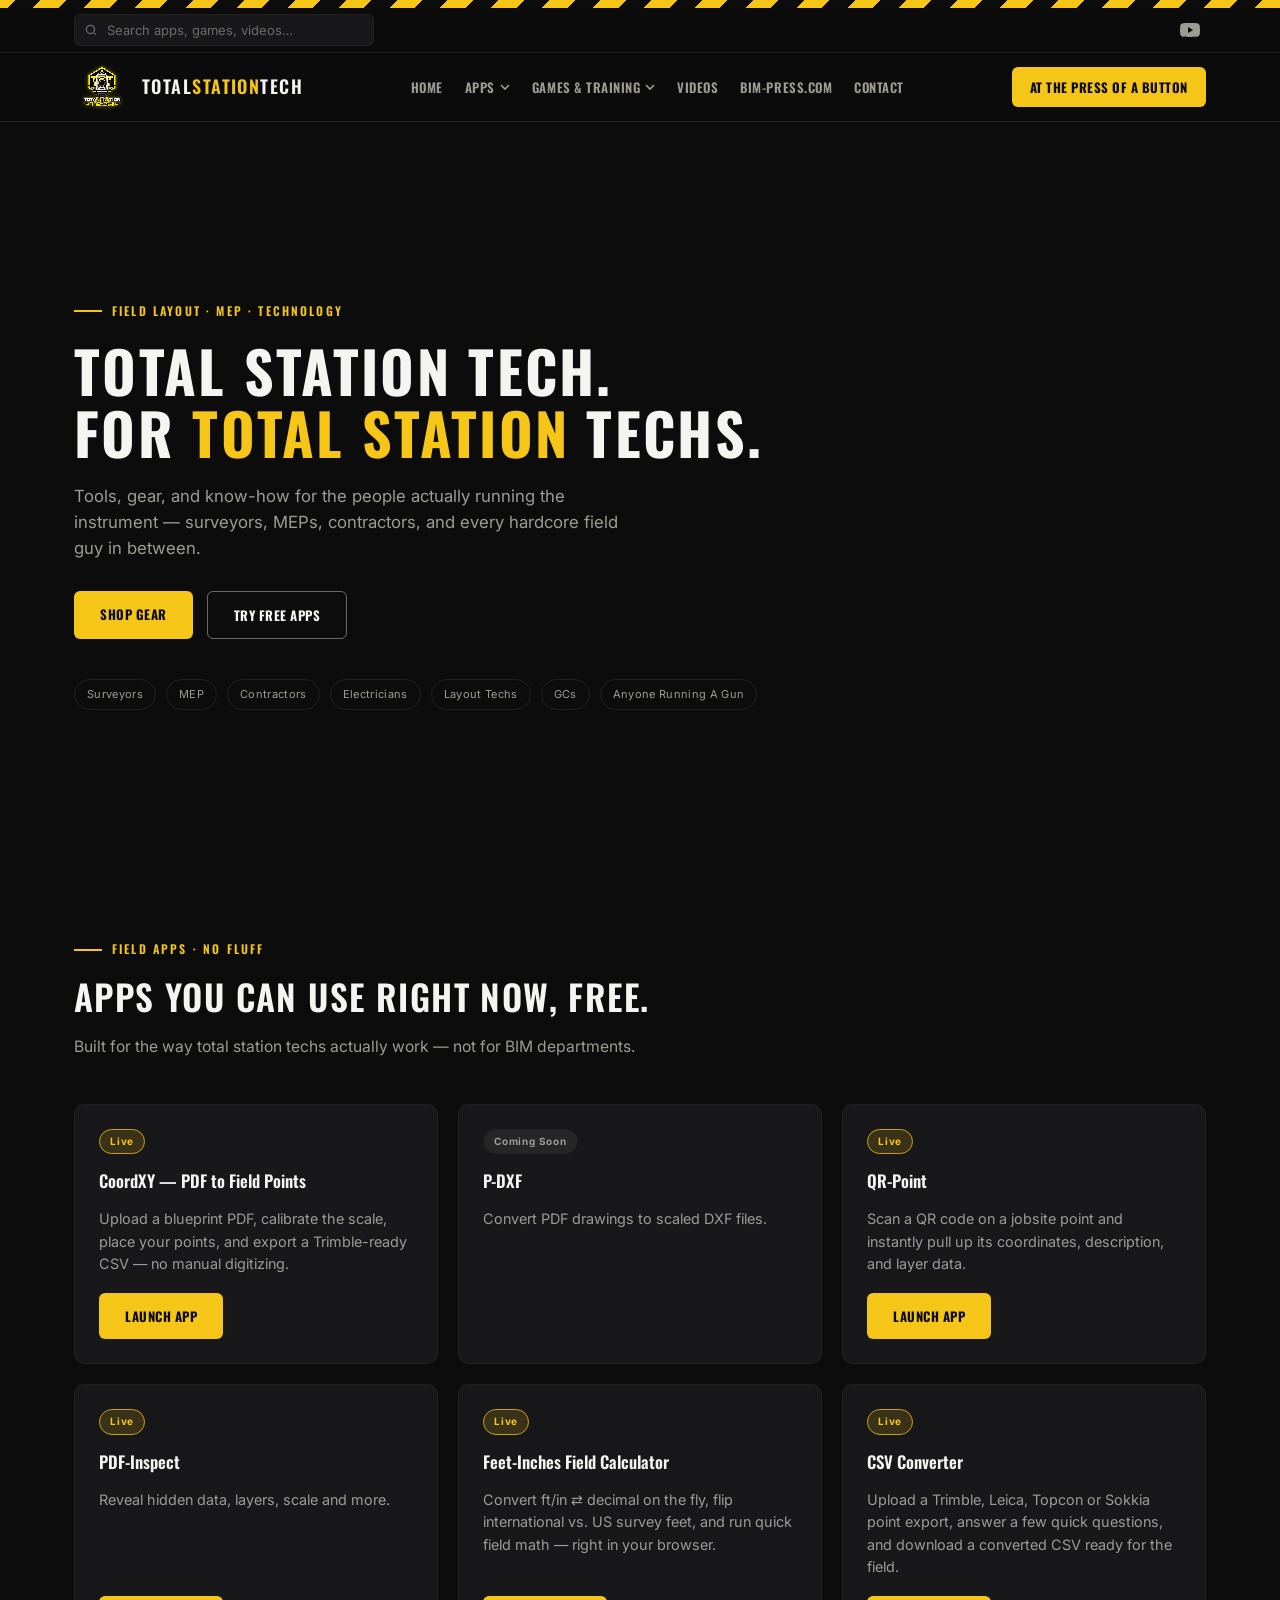
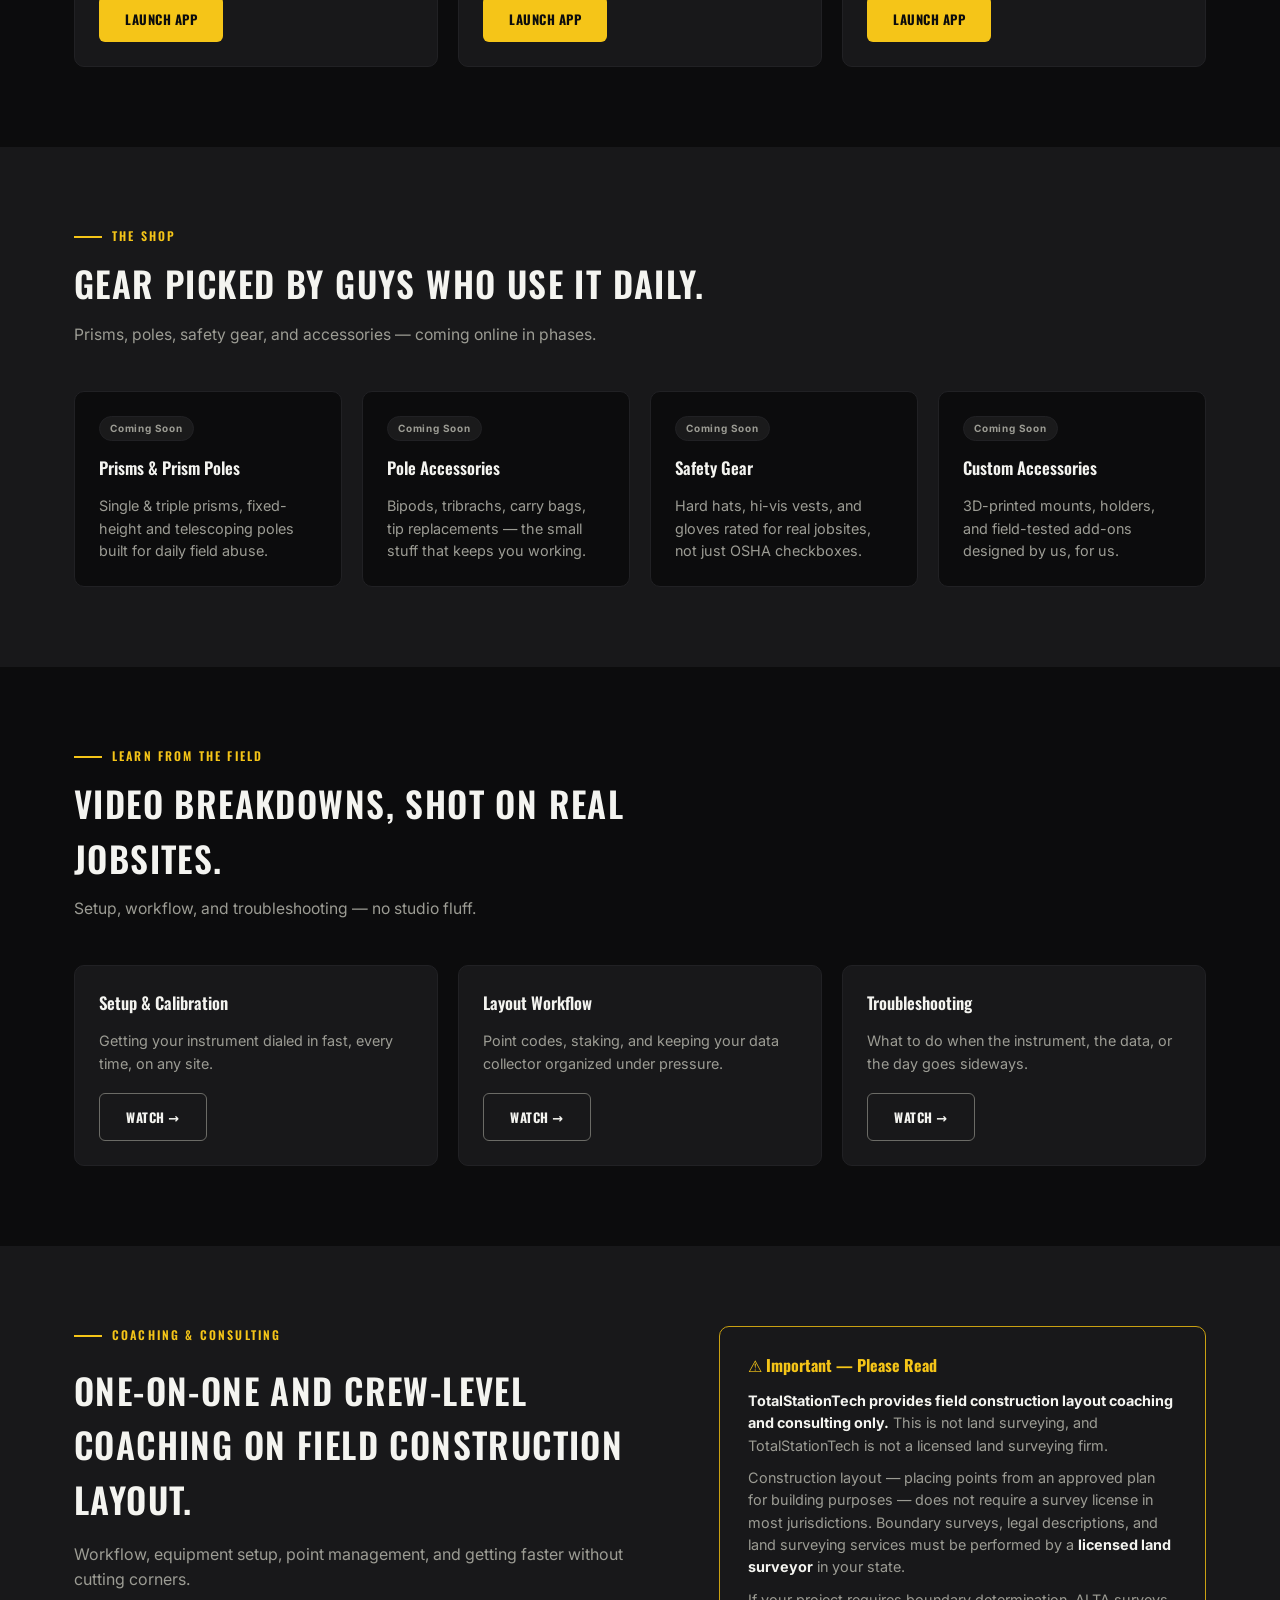
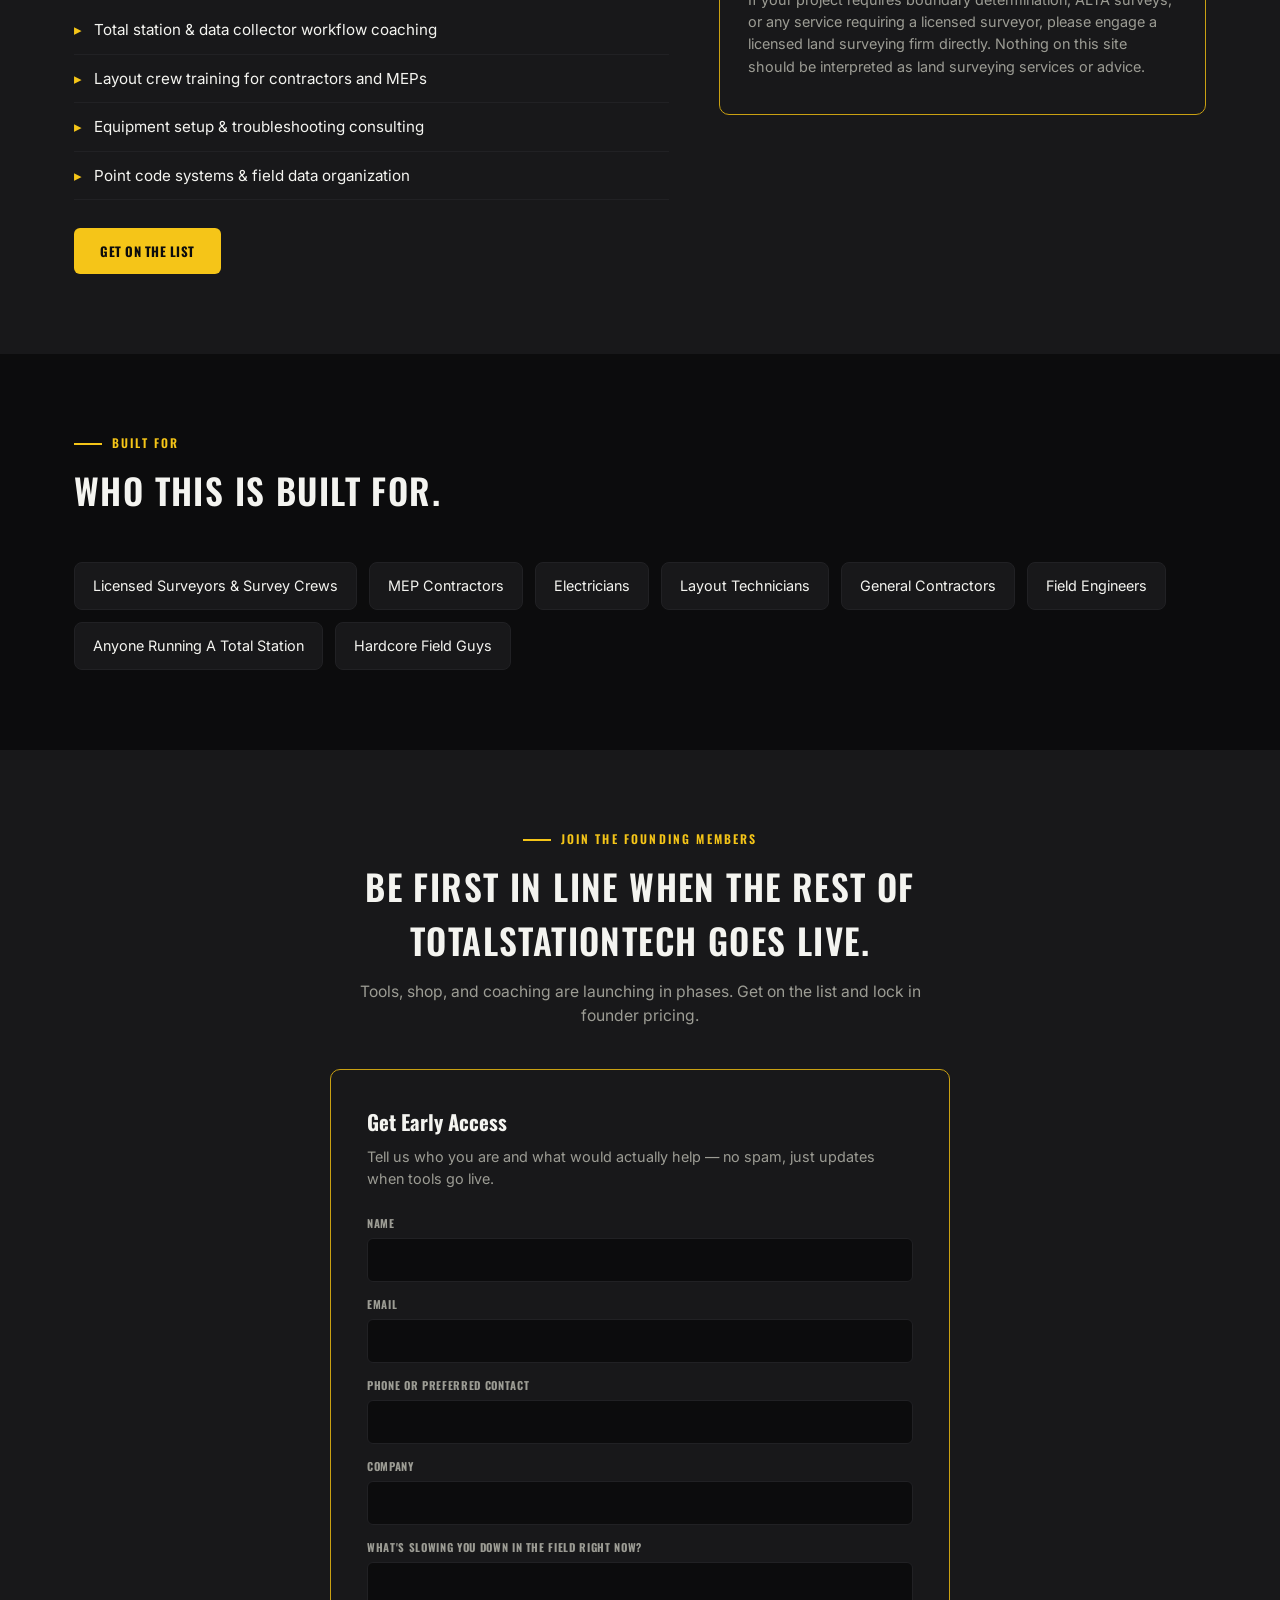
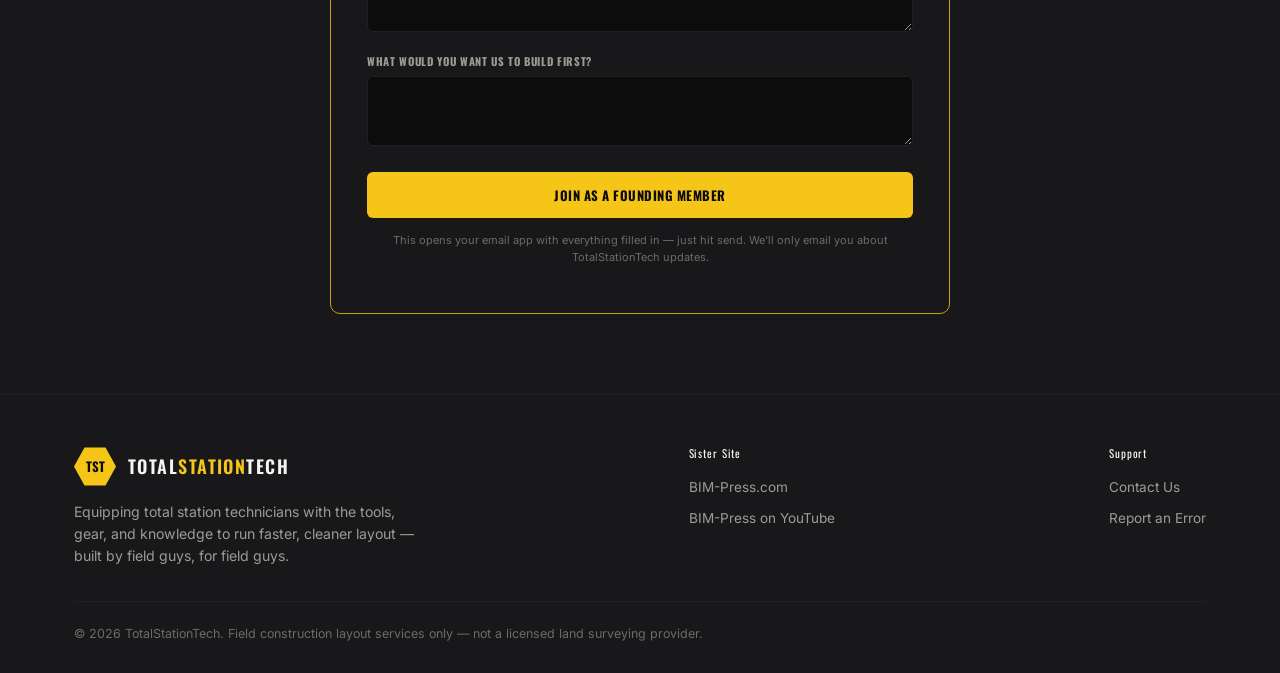
==== Website/index.html @ 508ea3e7 "Phase 3: Tools section becomes Apps (6 cards incl. P-DXF coming soon) - CoordX renamed to CoordXY (U" ====
<!DOCTYPE html>
<html lang="en">
<head>
<meta charset="UTF-8">
<meta name="viewport" content="width=device-width, initial-scale=1.0">
<title>TotalStationTech | Total Station Tech For Total Station Techs</title>
<meta name="description" content="Field tools, gear, and coaching for surveyors, MEPs, contractors, and total station technicians. Built by field guys, for field guys.">
<link rel="preconnect" href="https://fonts.googleapis.com">
<link rel="preconnect" href="https://fonts.gstatic.com" crossorigin>
<link href="https://fonts.googleapis.com/css2?family=Oswald:wght@500;600;700&family=Inter:wght@400;500;600;700&display=swap" rel="stylesheet">
<style>
  :root{
    --black:#0c0c0d;
    --charcoal:#18181a;
    --charcoal-2:#212124;
    --yellow:#f5c518;
    --yellow-dim:#c9a012;
    --white:#f4f4f0;
    --gray:#9c9c94;
    --gray-dim:#6b6b66;
    --radius:10px;
    --stripe: repeating-linear-gradient(
      -45deg,
      var(--yellow) 0px, var(--yellow) 18px,
      var(--black) 18px, var(--black) 36px
    );
  }
  *{box-sizing:border-box;}
  html{scroll-behavior:smooth;}
  body{
    margin:0;
    background:var(--black);
    color:var(--white);
    font-family:'Inter',system-ui,sans-serif;
    line-height:1.55;
  }
  h1,h2,h3,.brand-mark,.eyebrow,nav a,.btn{
    font-family:'Oswald',system-ui,sans-serif;
    text-transform:uppercase;
    letter-spacing:0.04em;
  }
  a{color:inherit;}
  img,video{max-width:100%;display:block;}
  .wrap{max-width:1180px;margin:0 auto;padding:0 24px;}
  .hazard-bar{height:8px;background:var(--stripe);}

  /* Skip link / accessibility */
  .skip-link{
    position:absolute;left:-999px;top:0;background:var(--yellow);color:var(--black);
    padding:10px 16px;z-index:999;font-weight:700;
  }
  .skip-link:focus{left:16px;top:16px;}
  a:focus-visible, button:focus-visible, input:focus-visible, textarea:focus-visible{
    outline:3px solid var(--yellow); outline-offset:2px;
  }
  @media (prefers-reduced-motion: reduce){
    *{animation:none !important; transition:none !important; scroll-behavior:auto !important;}
  }

  /* ===== Header ===== */
  header{
    position:sticky;top:0;z-index:50;
    background:rgba(12,12,13,0.92);
    backdrop-filter:blur(6px);
    border-bottom:1px solid var(--charcoal-2);
  }
  .nav-inner{
    display:flex;align-items:center;justify-content:space-between;gap:20px;
    padding:6px 24px;max-width:1180px;margin:0 auto;
  }
  .brand{display:flex;align-items:center;gap:12px;text-decoration:none;}
  .badge{
    width:42px;height:42px;
    background:var(--yellow);
    clip-path:polygon(25% 5%, 75% 5%, 100% 50%, 75% 95%, 25% 95%, 0% 50%);
    display:flex;align-items:center;justify-content:center;
    font-weight:700;color:var(--black);font-size:13px;
    font-family:'Oswald',sans-serif;
    flex-shrink:0;
  }
  .brand-mark{font-size:18px;font-weight:600;letter-spacing:0.08em;color:var(--white);}
  .brand-mark span{color:var(--yellow);}

  /* Header row 1: slim utility strip (search + social icons) */
  .util-bar{border-bottom:1px solid var(--charcoal-2);}
  .util-inner{
    display:flex;align-items:center;justify-content:space-between;gap:16px;
    padding:6px 24px;max-width:1180px;margin:0 auto;
  }
  /* Site search (hardcoded list, jumps to a section) */
  .site-search{position:relative;width:100%;max-width:300px;}
  .site-search svg.search-icon{position:absolute;left:10px;top:50%;transform:translateY(-50%);width:14px;height:14px;color:var(--gray-dim);pointer-events:none;}
  .site-search input{
    width:100%;padding:7px 12px 7px 32px;border-radius:6px;border:1px solid var(--charcoal-2);
    background:var(--charcoal);color:var(--white);font-family:'Inter',sans-serif;font-size:13px;
  }
  .site-search input::placeholder{color:var(--gray-dim);}
  .site-search input:focus{border-color:var(--yellow);outline:none;}
  .search-results{
    position:absolute;top:calc(100% + 4px);left:0;right:0;z-index:60;
    list-style:none;margin:0;padding:6px 0;
    background:var(--charcoal);border:1px solid var(--charcoal-2);border-radius:8px;
    box-shadow:0 14px 30px rgba(0,0,0,0.5);
  }
  .search-results[hidden]{display:none;}
  .search-results button{
    display:block;width:100%;text-align:left;background:none;border:0;cursor:pointer;
    padding:8px 14px;color:var(--white);font-family:'Inter',sans-serif;font-size:13px;
  }
  .search-results button:hover, .search-results button.active{background:var(--charcoal-2);color:var(--yellow);}
  .search-results .no-match{padding:8px 14px;color:var(--gray-dim);font-size:13px;}

  .social-links{display:flex;align-items:center;gap:6px;}
  /* To add Instagram/Facebook later: copy the YouTube <a> line in the HTML and swap the link + icon */
  .social-links a{
    display:flex;align-items:center;justify-content:center;width:32px;height:32px;
    border-radius:6px;color:var(--gray);
  }
  .social-links a:hover{color:var(--yellow);background:var(--charcoal-2);}
  .social-links svg{width:20px;height:20px;}

  /* Animated logo badge (video already has its own hexagon + glow, so no clip-path here) */
  .badge-video{width:56px;height:56px;object-fit:contain;flex-shrink:0;}

  /* Header row 2: main nav */
  nav ul{list-style:none;display:flex;align-items:center;gap:22px;margin:0;padding:0;}
  .nav-link{
    font-family:'Oswald',system-ui,sans-serif;text-transform:uppercase;letter-spacing:0.04em;
    font-size:13px;font-weight:600;text-decoration:none;color:var(--gray);
    background:none;border:0;padding:10px 0;cursor:pointer;
    display:inline-flex;align-items:center;gap:5px;
  }
  .nav-link:hover, .has-dropdown.open > .nav-link{color:var(--yellow);}
  .nav-link .caret{width:10px;height:10px;transition:transform .2s;}
  .has-dropdown.open > .nav-link .caret{transform:rotate(180deg);}

  /* Dropdown menus (Apps, Games & Training) */
  .has-dropdown{position:relative;}
  nav ul.dropdown{
    display:none;position:absolute;top:100%;left:-16px;min-width:220px;
    flex-direction:column;align-items:stretch;gap:0;padding:8px 0;
    background:var(--charcoal);border:1px solid var(--charcoal-2);border-radius:8px;
    box-shadow:0 14px 30px rgba(0,0,0,0.5);
  }
  .has-dropdown.open > ul.dropdown{display:flex;}
  .dropdown a{
    display:block;padding:9px 16px;font-size:13px;font-weight:600;text-decoration:none;
    color:var(--white);font-family:'Oswald',system-ui,sans-serif;text-transform:uppercase;letter-spacing:0.04em;
  }
  .dropdown a:hover, .dropdown a:focus-visible{background:var(--charcoal-2);color:var(--yellow);}
  .dropdown .soon{font-size:10px;color:var(--gray-dim);margin-left:6px;}
  .dropdown .divider{height:1px;background:var(--charcoal-2);margin:6px 0;}
  .dropdown .see-all{color:var(--yellow);}
  /* Desktop mice: open on hover too (tap/click still works everywhere) */
  @media (hover:hover) and (min-width:1081px){
    .has-dropdown:hover > ul.dropdown{display:flex;}
    .has-dropdown:hover > .nav-link{color:var(--yellow);}
  }

  .nav-cta{
    background:var(--yellow);color:var(--black);padding:10px 18px;border-radius:6px;
    font-size:13px;font-weight:700;text-decoration:none;white-space:nowrap;
    font-family:'Oswald',system-ui,sans-serif;text-transform:uppercase;letter-spacing:0.04em;
  }
  .nav-cta:hover{background:var(--white);}
  .nav-toggle{display:none;}

  /* Tablet & phone: nav folds into the hamburger menu */
  @media (max-width:1080px){
    .nav-toggle{display:inline-flex;align-items:center;gap:8px;background:none;border:1px solid var(--charcoal-2);color:var(--white);
      padding:8px 12px;border-radius:6px;font-family:'Oswald';text-transform:uppercase;letter-spacing:0.04em;cursor:pointer;margin-left:auto;}
    .nav-inner{gap:14px;}
    #primary-nav{
      display:none;position:absolute;top:100%;left:0;right:0;
      background:var(--black);border-bottom:1px solid var(--charcoal-2);
      max-height:calc(100vh - 130px);overflow-y:auto;
    }
    #primary-nav.open{display:block;}
    #primary-nav > ul{flex-direction:column;align-items:stretch;gap:0;padding:6px 24px 16px;max-width:1180px;margin:0 auto;}
    #primary-nav > ul > li{border-bottom:1px solid var(--charcoal-2);}
    #primary-nav .nav-link{width:100%;justify-content:space-between;padding:14px 0;font-size:15px;}
    nav ul.dropdown{position:static;box-shadow:none;border:0;border-radius:0;background:transparent;padding:0 0 10px 14px;min-width:0;}
    .dropdown a{padding:10px 0;}
    .dropdown a:hover{background:none;}
  }
  @media (max-width:620px){
    .nav-cta{display:none;}
    .brand-mark{font-size:15px;}
  }

  /* ===== Hero ===== */
  .hero{position:relative;overflow:hidden;min-height:560px;display:flex;align-items:center;}
  .hero video{
    position:absolute;inset:0;width:100%;height:100%;object-fit:cover;
    opacity:0.35;z-index:0;
  }
  .hero::after{
    content:"";position:absolute;inset:0;
    background:linear-gradient(180deg, rgba(12,12,13,0.6) 0%, rgba(12,12,13,0.92) 100%);
    z-index:1;
  }
  .hero-inner{position:relative;z-index:2;padding:100px 24px 70px;width:100%;}
  .eyebrow{
    color:var(--yellow);font-size:12px;font-weight:600;letter-spacing:0.18em;
    display:flex;align-items:center;gap:10px;margin-bottom:18px;
  }
  .eyebrow::before{content:"";width:28px;height:2px;background:var(--yellow);display:inline-block;}
  .hero h1{
    font-size:clamp(2.2rem, 5vw, 3.6rem);
    font-weight:700;line-height:1.08;margin:0 0 20px;color:var(--white);
    max-width:760px;
  }
  .hero h1 em{font-style:normal;color:var(--yellow);}
  .hero p.lead{color:var(--gray);font-size:1.05rem;max-width:560px;margin:0 0 30px;}
  .hero-ctas{display:flex;gap:14px;flex-wrap:wrap;margin-bottom:40px;}
  .btn{
    display:inline-block;padding:13px 26px;border-radius:6px;font-size:13px;font-weight:700;
    text-decoration:none;cursor:pointer;border:none;
  }
  .btn-primary{background:var(--yellow);color:var(--black);}
  .btn-primary:hover{background:var(--white);}
  .btn-outline{background:transparent;color:var(--white);border:1px solid var(--gray-dim);}
  .btn-outline:hover{border-color:var(--yellow);color:var(--yellow);}
  .audience-tags{display:flex;flex-wrap:wrap;gap:10px;}
  .audience-tags span{
    font-size:11px;color:var(--gray);border:1px solid var(--charcoal-2);
    padding:6px 12px;border-radius:20px;letter-spacing:0.03em;
  }

  /* ===== Sections ===== */
  section{padding:80px 0;}
  /* Leave room for the sticky header when jumping to a section */
  section[id]{scroll-margin-top:120px;}
  .section-head{margin-bottom:44px;max-width:640px;}
  .section-head .eyebrow{margin-bottom:10px;}
  .section-head h2{font-size:clamp(1.6rem,3vw,2.2rem);margin:0 0 12px;color:var(--white);font-weight:600;}
  .section-head p{color:var(--gray);margin:0;font-size:0.98rem;}
  .alt-bg{background:var(--charcoal);}

  /* Tool cards */
  .grid{display:grid;gap:20px;}
  .grid-4{grid-template-columns:repeat(4,1fr);}
  .grid-3{grid-template-columns:repeat(3,1fr);}
  @media (max-width:960px){.grid-4{grid-template-columns:repeat(2,1fr);} .grid-3{grid-template-columns:repeat(2,1fr);}}
  @media (max-width:620px){.grid-4,.grid-3{grid-template-columns:1fr;}}

  .card{
    background:var(--charcoal);border:1px solid var(--charcoal-2);border-radius:var(--radius);
    padding:24px;display:flex;flex-direction:column;gap:14px;
  }
  .alt-bg .card{background:var(--black);}
  .card .tag{
    align-self:flex-start;font-size:10px;font-weight:700;letter-spacing:0.08em;
    padding:4px 10px;border-radius:20px;
  }
  .tag-live{background:rgba(245,197,24,0.15);color:var(--yellow);border:1px solid var(--yellow-dim);}
  .tag-soon{background:rgba(255,255,255,0.06);color:var(--gray);border:1px solid var(--charcoal-2);}
  .card h3{margin:0;font-size:1.05rem;color:var(--white);font-weight:600;text-transform:none;letter-spacing:0;}
  .card p{margin:0;color:var(--gray);font-size:0.9rem;flex-grow:1;}
  .card .btn{align-self:flex-start;margin-top:4px;}

  /* Coaching list */
  .coach-wrap{display:grid;grid-template-columns:1.1fr 0.9fr;gap:50px;align-items:start;}
  @media (max-width:860px){.coach-wrap{grid-template-columns:1fr;}}
  .coach-list{list-style:none;margin:0 0 28px;padding:0;display:flex;flex-direction:column;gap:12px;}
  .coach-list li{
    display:flex;gap:12px;color:var(--white);font-size:0.95rem;padding-bottom:12px;
    border-bottom:1px solid var(--charcoal-2);
  }
  .coach-list li::before{content:"▸";color:var(--yellow);flex-shrink:0;}

  /* Legal box */
  .legal{
    background:var(--charcoal);border:1px solid var(--yellow-dim);border-radius:var(--radius);
    padding:26px 28px;
  }
  .legal h3{margin:0 0 12px;font-size:1rem;color:var(--yellow);text-transform:none;letter-spacing:0;}
  .legal p{color:var(--gray);font-size:0.9rem;margin:0 0 10px;}
  .legal strong{color:var(--white);}

  /* Who it's for */
  .who-list{display:flex;flex-wrap:wrap;gap:12px;list-style:none;padding:0;margin:0;}
  .who-list li{
    background:var(--charcoal);border:1px solid var(--charcoal-2);border-radius:8px;
    padding:12px 18px;font-size:0.9rem;color:var(--white);
  }

  /* Signup form */
  .signup-panel{
    background:var(--charcoal);border:1px solid var(--yellow-dim);border-radius:var(--radius);
    padding:36px;max-width:620px;margin:0 auto;
  }
  .signup-panel h3{margin:0 0 8px;font-size:1.3rem;color:var(--white);text-transform:none;letter-spacing:0;}
  .signup-panel .sub{color:var(--gray);font-size:0.9rem;margin:0 0 24px;}
  .field{margin-bottom:14px;}
  .field label{display:block;font-size:11px;font-weight:700;letter-spacing:0.06em;
    text-transform:uppercase;color:var(--gray);margin-bottom:6px;font-family:'Oswald',sans-serif;}
  .field input, .field textarea{
    width:100%;padding:12px 14px;border-radius:6px;border:1px solid var(--charcoal-2);
    background:var(--black);color:var(--white);font-family:'Inter',sans-serif;font-size:0.92rem;
  }
  .field textarea{min-height:70px;resize:vertical;}
  .field input:focus, .field textarea:focus{border-color:var(--yellow);}
  .signup-panel .btn{width:100%;text-align:center;margin-top:6px;}
  .form-note{font-size:11px;color:var(--gray-dim);margin-top:14px;text-align:center;}

  /* Footer */
  footer{background:var(--charcoal);border-top:1px solid var(--charcoal-2);padding:50px 0 30px;}
  .foot-top{display:flex;justify-content:space-between;flex-wrap:wrap;gap:30px;margin-bottom:34px;}
  .foot-brand{display:flex;align-items:center;gap:12px;}
  .foot-mission{color:var(--gray);font-size:0.88rem;max-width:340px;margin:14px 0 0;}
  .foot-links{display:flex;flex-direction:column;gap:10px;}
  .foot-links a{font-size:0.85rem;color:var(--gray);text-decoration:none;}
  .foot-links a:hover{color:var(--yellow);}
  .foot-links .headline{font-size:11px;letter-spacing:0.08em;color:var(--white);margin-bottom:4px;font-family:'Oswald';}
  .foot-bottom{
    border-top:1px solid var(--charcoal-2);padding-top:22px;
    display:flex;justify-content:space-between;flex-wrap:wrap;gap:10px;
    font-size:0.78rem;color:var(--gray-dim);
  }
  .foot-bottom a{color:var(--gray-dim);text-decoration:underline;}
  .foot-bottom a:hover{color:var(--yellow);}
</style>
</head>
<body>
<a href="#main" class="skip-link">Skip to content</a>
<div class="hazard-bar"></div>

<header>
  <!-- Row 1: slim utility strip -->
  <div class="util-bar">
    <div class="util-inner">
      <div class="site-search" role="search">
        <svg class="search-icon" viewBox="0 0 24 24" fill="none" stroke="currentColor" stroke-width="2.2" aria-hidden="true"><circle cx="11" cy="11" r="7"/><path d="M20 20l-4-4"/></svg>
        <input type="search" id="site-search-input" placeholder="Search apps, games, videos…"
               aria-label="Search the site" autocomplete="off"
               role="combobox" aria-controls="search-results" aria-expanded="false">
        <ul id="search-results" class="search-results" role="listbox" hidden></ul>
      </div>
      <div class="social-links">
        <a href="https://www.youtube.com/@TotalStationTech" target="_blank" rel="noopener" aria-label="TotalStationTech on YouTube"><svg viewBox="0 0 24 24" fill="currentColor" aria-hidden="true"><path d="M23.5 6.2a3 3 0 0 0-2.1-2.1C19.5 3.6 12 3.6 12 3.6s-7.5 0-9.4.5A3 3 0 0 0 .5 6.2 31 31 0 0 0 0 12a31 31 0 0 0 .5 5.8 3 3 0 0 0 2.1 2.1c1.9.5 9.4.5 9.4.5s7.5 0 9.4-.5a3 3 0 0 0 2.1-2.1A31 31 0 0 0 24 12a31 31 0 0 0-.5-5.8zM9.6 15.6V8.4l6.2 3.6-6.2 3.6z"/></svg></a>
        <!-- Instagram / Facebook go here later: copy the line above, change href, aria-label and icon -->
      </div>
    </div>
  </div>

  <!-- Row 2: logo + main nav + CTA -->
  <div class="nav-inner">
    <a href="#home" class="brand" aria-label="TotalStationTech home">
      <video class="badge-video" autoplay muted loop playsinline aria-hidden="true"
             poster="assets/badge/tst-badge-poster.png">
        <source src="assets/badge/tst-badge-loop.webm" type="video/webm">
        <source src="assets/badge/tst-badge-loop-fallback.mp4" type="video/mp4">
      </video>
      <span class="brand-mark">TOTAL<span>STATION</span>TECH</span>
    </a>
    <button type="button" class="nav-toggle" aria-expanded="false" aria-controls="primary-nav">
      <svg width="16" height="16" viewBox="0 0 24 24" fill="none" stroke="currentColor" stroke-width="2" aria-hidden="true"><path d="M3 6h18M3 12h18M3 18h18"/></svg>
      Menu
    </button>
    <nav id="primary-nav" aria-label="Primary">
      <ul>
        <li><a href="#home" class="nav-link">Home</a></li>
        <li class="has-dropdown">
          <button type="button" class="nav-link" aria-expanded="false" aria-controls="dd-apps">
            Apps <svg class="caret" viewBox="0 0 10 10" aria-hidden="true"><path d="M1 3l4 4 4-4" fill="none" stroke="currentColor" stroke-width="1.6"/></svg>
          </button>
          <ul class="dropdown" id="dd-apps">
            <li><a href="https://coordx-press.netlify.app/" target="_blank" rel="noopener">CoordXY</a></li>
            <li><a href="#apps">P-DXF <span class="soon">Coming Soon</span></a></li>
            <li><a href="https://qr-point.netlify.app/" target="_blank" rel="noopener">QR-Point</a></li>
            <li><a href="https://pdf-inspect.netlify.app/" target="_blank" rel="noopener">PDF-Inspect</a></li>
            <li><a href="https://tst-calc.netlify.app" target="_blank" rel="noopener">Calculator</a></li>
            <li><a href="https://press-csv-converter.netlify.app" target="_blank" rel="noopener">CSV Converter</a></li>
            <li class="divider" role="separator"></li>
            <li><a href="#apps" class="see-all">All Apps →</a></li>
          </ul>
        </li>
        <li class="has-dropdown">
          <button type="button" class="nav-link" aria-expanded="false" aria-controls="dd-games">
            Games &amp; Training <svg class="caret" viewBox="0 0 10 10" aria-hidden="true"><path d="M1 3l4 4 4-4" fill="none" stroke="currentColor" stroke-width="1.6"/></svg>
          </button>
          <ul class="dropdown" id="dd-games">
            <li><a href="https://stake-out.netlify.app/" target="_blank" rel="noopener">Stake-Out</a></li>
            <li><a href="https://tribrachgame.netlify.app/" target="_blank" rel="noopener">TriBrach</a></li>
            <li class="divider" role="separator"></li>
            <li><a href="#games" class="see-all">More Games →</a></li>
          </ul>
        </li>
        <li><button type="button" class="nav-link" data-open-video>Videos</button></li>
        <li><a href="https://bim-press.com" target="_blank" rel="noopener" class="nav-link">BIM-Press.com</a></li>
        <li><a href="#contact" class="nav-link">Contact</a></li>
      </ul>
    </nav>
    <a href="#contact" class="nav-cta">At The Press Of A Button</a>
  </div>
</header>

<main id="main">

  <!-- ===== HERO ===== -->
  <section class="hero" id="home">
    <video autoplay muted loop playsinline poster="">
      <source src="videos/totalstationtech_hero.mp4" type="video/mp4">
    </video>
    <div class="hero-inner wrap">
      <div class="eyebrow">Field Layout · MEP · Technology</div>
      <h1>Total Station Tech.<br>For <em>Total Station</em> Techs.</h1>
      <p class="lead">Tools, gear, and know-how for the people actually running the instrument — surveyors, MEPs, contractors, and every hardcore field guy in between.</p>
      <div class="hero-ctas">
        <a href="#shop" class="btn btn-primary">Shop Gear</a>
        <a href="#apps" class="btn btn-outline">Try Free Apps</a>
      </div>
      <div class="audience-tags">
        <span>Surveyors</span><span>MEP</span><span>Contractors</span>
        <span>Electricians</span><span>Layout Techs</span><span>GCs</span>
        <span>Anyone Running A Gun</span>
      </div>
    </div>
  </section>

  <!-- ===== FIELD TOOLS ===== -->
  <section id="apps">
    <div class="wrap">
      <div class="section-head">
        <div class="eyebrow">Field Apps · No Fluff</div>
        <h2>Apps you can use right now, free.</h2>
        <p>Built for the way total station techs actually work — not for BIM departments.</p>
      </div>
      <!-- 6 cards: 3 across on desktop, 2 on tablet, 1 on phone -->
      <div class="grid grid-3">

        <div class="card">
          <span class="tag tag-live">Live</span>
          <h3>CoordXY — PDF to Field Points</h3>
          <p>Upload a blueprint PDF, calibrate the scale, place your points, and export a Trimble-ready CSV — no manual digitizing.</p>
          <a href="https://coordx-press.netlify.app/" target="_blank" rel="noopener" class="btn btn-primary">Launch App</a>
        </div>

        <!-- P-DXF isn't built yet: no button, same as the Shop's Coming Soon cards -->
        <div class="card">
          <span class="tag tag-soon">Coming Soon</span>
          <h3>P-DXF</h3>
          <p>Convert PDF drawings to scaled DXF files.</p>
        </div>

        <div class="card">
          <span class="tag tag-live">Live</span>
          <h3>QR-Point</h3>
          <p>Scan a QR code on a jobsite point and instantly pull up its coordinates, description, and layer data.</p>
          <a href="https://qr-point.netlify.app/" target="_blank" rel="noopener" class="btn btn-primary">Launch App</a>
        </div>

        <div class="card">
          <span class="tag tag-live">Live</span>
          <h3>PDF-Inspect</h3>
          <p>Reveal hidden data, layers, scale and more.</p>
          <a href="https://pdf-inspect.netlify.app/" target="_blank" rel="noopener" class="btn btn-primary">Launch App</a>
        </div>

        <div class="card">
          <span class="tag tag-live">Live</span>
          <h3>Feet-Inches Field Calculator</h3>
          <p>Convert ft/in ⇄ decimal on the fly, flip international vs. US survey feet, and run quick field math — right in your browser.</p>
          <a href="https://tst-calc.netlify.app" target="_blank" rel="noopener" class="btn btn-primary">Launch App</a>
        </div>

        <div class="card">
          <span class="tag tag-live">Live</span>
          <h3>CSV Converter</h3>
          <p>Upload a Trimble, Leica, Topcon or Sokkia point export, answer a few quick questions, and download a converted CSV ready for the field.</p>
          <a href="https://press-csv-converter.netlify.app" target="_blank" rel="noopener" class="btn btn-primary">Launch App</a>
        </div>

      </div>
    </div>
  </section>

  <!-- ===== SHOP ===== -->
  <section id="shop" class="alt-bg">
    <div class="wrap">
      <div class="section-head">
        <div class="eyebrow">The Shop</div>
        <h2>Gear picked by guys who use it daily.</h2>
        <p>Prisms, poles, safety gear, and accessories — coming online in phases.</p>
      </div>
      <div class="grid grid-4">
        <div class="card">
          <span class="tag tag-soon">Coming Soon</span>
          <h3>Prisms &amp; Prism Poles</h3>
          <p>Single &amp; triple prisms, fixed-height and telescoping poles built for daily field abuse.</p>
        </div>
        <div class="card">
          <span class="tag tag-soon">Coming Soon</span>
          <h3>Pole Accessories</h3>
          <p>Bipods, tribrachs, carry bags, tip replacements — the small stuff that keeps you working.</p>
        </div>
        <div class="card">
          <span class="tag tag-soon">Coming Soon</span>
          <h3>Safety Gear</h3>
          <p>Hard hats, hi-vis vests, and gloves rated for real jobsites, not just OSHA checkboxes.</p>
        </div>
        <div class="card">
          <span class="tag tag-soon">Coming Soon</span>
          <h3>Custom Accessories</h3>
          <p>3D-printed mounts, holders, and field-tested add-ons designed by us, for us.</p>
        </div>
      </div>
    </div>
  </section>

  <!-- ===== LEARN ===== -->
  <section id="learn">
    <div class="wrap">
      <div class="section-head">
        <div class="eyebrow">Learn From The Field</div>
        <h2>Video breakdowns, shot on real jobsites.</h2>
        <p>Setup, workflow, and troubleshooting — no studio fluff.</p>
      </div>
      <div class="grid grid-3">
        <div class="card">
          <h3>Setup &amp; Calibration</h3>
          <p>Getting your instrument dialed in fast, every time, on any site.</p>
          <a href="https://www.youtube.com/@TotalStationTech" target="_blank" rel="noopener" class="btn btn-outline">Watch →</a>
        </div>
        <div class="card">
          <h3>Layout Workflow</h3>
          <p>Point codes, staking, and keeping your data collector organized under pressure.</p>
          <a href="https://www.youtube.com/@TotalStationTech" target="_blank" rel="noopener" class="btn btn-outline">Watch →</a>
        </div>
        <div class="card">
          <h3>Troubleshooting</h3>
          <p>What to do when the instrument, the data, or the day goes sideways.</p>
          <a href="https://www.youtube.com/@TotalStationTech" target="_blank" rel="noopener" class="btn btn-outline">Watch →</a>
        </div>
      </div>
    </div>
  </section>

  <!-- ===== COACHING ===== -->
  <section id="coaching" class="alt-bg">
    <div class="wrap coach-wrap">
      <div>
        <div class="eyebrow">Coaching &amp; Consulting</div>
        <h2 style="font-size:clamp(1.6rem,3vw,2.2rem);font-weight:600;margin:0 0 16px;">One-on-one and crew-level coaching on field construction layout.</h2>
        <p style="color:var(--gray);margin:0 0 26px;">Workflow, equipment setup, point management, and getting faster without cutting corners.</p>
        <ul class="coach-list">
          <li>Total station &amp; data collector workflow coaching</li>
          <li>Layout crew training for contractors and MEPs</li>
          <li>Equipment setup &amp; troubleshooting consulting</li>
          <li>Point code systems &amp; field data organization</li>
        </ul>
        <a href="#contact" class="btn btn-primary">Get On The List</a>
      </div>
      <div class="legal">
        <h3>⚠ Important — Please Read</h3>
        <p><strong>TotalStationTech provides field construction layout coaching and consulting only.</strong> This is not land surveying, and TotalStationTech is not a licensed land surveying firm.</p>
        <p>Construction layout — placing points from an approved plan for building purposes — does not require a survey license in most jurisdictions. Boundary surveys, legal descriptions, and land surveying services must be performed by a <strong>licensed land surveyor</strong> in your state.</p>
        <p>If your project requires boundary determination, ALTA surveys, or any service requiring a licensed surveyor, please engage a licensed land surveying firm directly. Nothing on this site should be interpreted as land surveying services or advice.</p>
      </div>
    </div>
  </section>

  <!-- ===== WHO IT'S FOR ===== -->
  <section>
    <div class="wrap">
      <div class="section-head">
        <div class="eyebrow">Built For</div>
        <h2>Who this is built for.</h2>
      </div>
      <ul class="who-list">
        <li>Licensed Surveyors &amp; Survey Crews</li>
        <li>MEP Contractors</li>
        <li>Electricians</li>
        <li>Layout Technicians</li>
        <li>General Contractors</li>
        <li>Field Engineers</li>
        <li>Anyone Running A Total Station</li>
        <li>Hardcore Field Guys</li>
      </ul>
    </div>
  </section>

  <!-- ===== SIGNUP / FOUNDER FORM ===== -->
  <section id="contact" class="alt-bg">
    <div class="wrap">
      <div class="section-head" style="margin:0 auto 40px;text-align:center;max-width:600px;">
        <div class="eyebrow" style="justify-content:center;">Join The Founding Members</div>
        <h2>Be first in line when the rest of TotalStationTech goes live.</h2>
        <p>Tools, shop, and coaching are launching in phases. Get on the list and lock in founder pricing.</p>
      </div>

      <form class="signup-panel" action="mailto:totalstationtechnician@gmail.com" method="post" enctype="text/plain">
        <h3>Get Early Access</h3>
        <p class="sub">Tell us who you are and what would actually help — no spam, just updates when tools go live.</p>

        <div class="field">
          <label for="ts-name">Name</label>
          <input id="ts-name" name="Name" type="text" required>
        </div>
        <div class="field">
          <label for="ts-email">Email</label>
          <input id="ts-email" name="Email" type="email" required>
        </div>
        <div class="field">
          <label for="ts-contact">Phone or preferred contact</label>
          <input id="ts-contact" name="Contact" type="text">
        </div>
        <div class="field">
          <label for="ts-company">Company</label>
          <input id="ts-company" name="Company" type="text">
        </div>
        <div class="field">
          <label for="ts-headache">What's slowing you down in the field right now?</label>
          <textarea id="ts-headache" name="Field Headache"></textarea>
        </div>
        <div class="field">
          <label for="ts-build">What would you want us to build first?</label>
          <textarea id="ts-build" name="Build Next"></textarea>
        </div>

        <button type="submit" class="btn btn-primary">Join as a Founding Member</button>
        <p class="form-note">This opens your email app with everything filled in — just hit send. We'll only email you about TotalStationTech updates.</p>
      </form>
    </div>
  </section>

</main>

<!-- ===== FOOTER ===== -->
<footer>
  <div class="wrap">
    <div class="foot-top">
      <div>
        <div class="foot-brand">
          <span class="badge">TST</span>
          <span class="brand-mark">TOTAL<span>STATION</span>TECH</span>
        </div>
        <p class="foot-mission">Equipping total station technicians with the tools, gear, and knowledge to run faster, cleaner layout — built by field guys, for field guys.</p>
      </div>

      <div class="foot-links">
        <span class="headline">Sister Site</span>
        <a href="https://bim-press.com" target="_blank" rel="noopener">BIM-Press.com</a>
        <a href="https://www.youtube.com/@BIM-Press" target="_blank" rel="noopener">BIM-Press on YouTube</a>
      </div>

      <div class="foot-links">
        <span class="headline">Support</span>
        <a href="mailto:totalstationtechnician@gmail.com?subject=Contact%20-%20TotalStationTech.com">Contact Us</a>
        <a href="mailto:totalstationtechnician@gmail.com?subject=Error%20Report%20-%20TotalStationTech.com&body=Page%20URL%3A%20%0APage%2FTool%3A%20%0AWhat%20happened%3A%20%0ASteps%20to%20reproduce%3A%20%0ABrowser%2FDevice%3A%20">Report an Error</a>
      </div>
    </div>

    <div class="foot-bottom">
      <span>© 2026 TotalStationTech. Field construction layout services only — not a licensed land surveying provider.</span>
    </div>
  </div>
</footer>

<script>
/* =========================================================
   HEADER NAV
   - Dropdowns open on hover (desktop, via CSS) or on click/tap (everywhere, via this script)
   - Hamburger "Menu" button shows/hides the whole nav on tablets & phones
   - Anything open closes when you click outside it or press Escape
   ========================================================= */
(function(){
  const nav = document.getElementById('primary-nav');
  const navToggle = document.querySelector('.nav-toggle');
  const dropdowns = document.querySelectorAll('.has-dropdown');

  function closeDropdowns(except){
    dropdowns.forEach(dd => {
      if (dd === except) return;
      dd.classList.remove('open');
      dd.querySelector('.nav-link').setAttribute('aria-expanded', 'false');
    });
  }

  function closeMobileMenu(){
    nav.classList.remove('open');
    navToggle.setAttribute('aria-expanded', 'false');
  }

  // Click a dropdown's button: toggle that one, close the others
  dropdowns.forEach(dd => {
    const btn = dd.querySelector('.nav-link');
    btn.addEventListener('click', () => {
      const isOpen = dd.classList.toggle('open');
      btn.setAttribute('aria-expanded', String(isOpen));
      closeDropdowns(dd);
    });
  });

  // Hamburger button (tablets & phones)
  navToggle.addEventListener('click', () => {
    const isOpen = nav.classList.toggle('open');
    navToggle.setAttribute('aria-expanded', String(isOpen));
    if (!isOpen) closeDropdowns();
  });

  // Picking any link inside the nav closes the menus
  nav.addEventListener('click', e => {
    if (e.target.closest('a') || e.target.closest('[data-open-video]')) {
      closeDropdowns();
      closeMobileMenu();
    }
  });

  // Click outside the header: close everything
  document.addEventListener('click', e => {
    if (!e.target.closest('header')) {
      closeDropdowns();
      closeMobileMenu();
    } else if (!e.target.closest('.has-dropdown')) {
      closeDropdowns();
    }
  });

  // Escape key: close everything
  document.addEventListener('keydown', e => {
    if (e.key === 'Escape') {
      closeDropdowns();
      closeMobileMenu();
    }
  });

  // Expose the "close everything" helpers so search and the video popup can use them
  window.tstCloseMenus = function(){ closeDropdowns(); closeMobileMenu(); };

  // People who turn on "reduce motion" in their OS get a still logo instead of the loop
  if (window.matchMedia('(prefers-reduced-motion: reduce)').matches) {
    const badge = document.querySelector('.badge-video');
    if (badge) { badge.removeAttribute('autoplay'); badge.pause(); }
  }
})();

/* =========================================================
   SITE SEARCH
   No server needed: a hand-written list of what's on the page.
   Typing filters the list; click a result (or press Enter for the
   top one) and the page scrolls to that section.
   To add something searchable, add a line to searchIndex below.
   "action: 'video'" opens the promo video popup instead of scrolling.
   ========================================================= */
(function(){
  const searchIndex = [
    { name: "Home",            keywords: ["home"],                                        anchor: "#home" },
    { name: "Apps",            keywords: ["apps", "tools"],                               anchor: "#apps" },
    { name: "CoordXY",         keywords: ["coordxy", "coordx", "pdf to csv", "layout points"], anchor: "#apps" },
    { name: "P-DXF",           keywords: ["pdxf", "p-dxf", "dxf", "pdf calibration"],     anchor: "#apps" },
    { name: "QR-Point",        keywords: ["qr", "qr point", "qr code"],                   anchor: "#apps" },
    { name: "PDF-Inspect",     keywords: ["pdf inspect", "metadata"],                     anchor: "#apps" },
    { name: "Calculator",      keywords: ["calculator", "field calculator", "feet inches"], anchor: "#apps" },
    { name: "CSV Converter",   keywords: ["csv", "csv converter"],                        anchor: "#apps" },
    { name: "Games & Training", keywords: ["games", "training"],                          anchor: "#games" },
    { name: "Stake-Out",       keywords: ["stakeout", "stake out", "staking"],            anchor: "#games" },
    { name: "TriBrach",        keywords: ["tribrach", "leveling"],                        anchor: "#games" },
    { name: "Videos",          keywords: ["video", "videos", "ad"],                       action: "video" },
    { name: "Shop",            keywords: ["shop", "gear"],                                anchor: "#shop" },
    { name: "Learn",           keywords: ["learn"],                                       anchor: "#learn" },
    { name: "Coaching",        keywords: ["coaching", "consulting"],                      anchor: "#coaching" },
    { name: "Contact",         keywords: ["contact", "email"],                            anchor: "#contact" },
  ];

  const input = document.getElementById('site-search-input');
  const list = document.getElementById('search-results');
  let matches = [];
  let activeIndex = 0;

  function findMatches(query){
    const q = query.trim().toLowerCase();
    if (!q) return [];
    return searchIndex.filter(item =>
      item.name.toLowerCase().includes(q) || item.keywords.some(k => k.includes(q))
    );
  }

  function render(){
    list.innerHTML = '';
    if (!input.value.trim()) { hide(); return; }
    if (matches.length === 0) {
      list.innerHTML = '<li class="no-match">No matches</li>';
    } else {
      matches.forEach((item, i) => {
        const li = document.createElement('li');
        const btn = document.createElement('button');
        btn.type = 'button';
        btn.textContent = item.name;
        btn.setAttribute('role', 'option');
        if (i === activeIndex) btn.classList.add('active');
        btn.addEventListener('click', () => go(item));
        li.appendChild(btn);
        list.appendChild(li);
      });
    }
    list.hidden = false;
    input.setAttribute('aria-expanded', 'true');
  }

  function hide(){
    list.hidden = true;
    input.setAttribute('aria-expanded', 'false');
  }

  function go(item){
    input.value = '';
    hide();
    input.blur();
    if (window.tstCloseMenus) window.tstCloseMenus();
    if (item.action === 'video') {
      if (window.tstOpenVideo) window.tstOpenVideo();
      return;
    }
    const target = document.querySelector(item.anchor);
    if (target) {
      target.scrollIntoView({ behavior: 'smooth', block: 'start' });
      history.replaceState(null, '', item.anchor);
    }
  }

  input.addEventListener('input', () => {
    matches = findMatches(input.value);
    activeIndex = 0;
    render();
  });

  input.addEventListener('keydown', e => {
    if (e.key === 'ArrowDown' && matches.length) {
      e.preventDefault();
      activeIndex = (activeIndex + 1) % matches.length;
      render();
    } else if (e.key === 'ArrowUp' && matches.length) {
      e.preventDefault();
      activeIndex = (activeIndex - 1 + matches.length) % matches.length;
      render();
    } else if (e.key === 'Enter') {
      e.preventDefault();
      if (matches[activeIndex]) go(matches[activeIndex]);
    } else if (e.key === 'Escape') {
      input.value = '';
      hide();
    }
  });

  // Click anywhere outside the search box closes the results
  document.addEventListener('click', e => {
    if (!e.target.closest('.site-search')) hide();
  });
})();
</script>

</body>
</html>
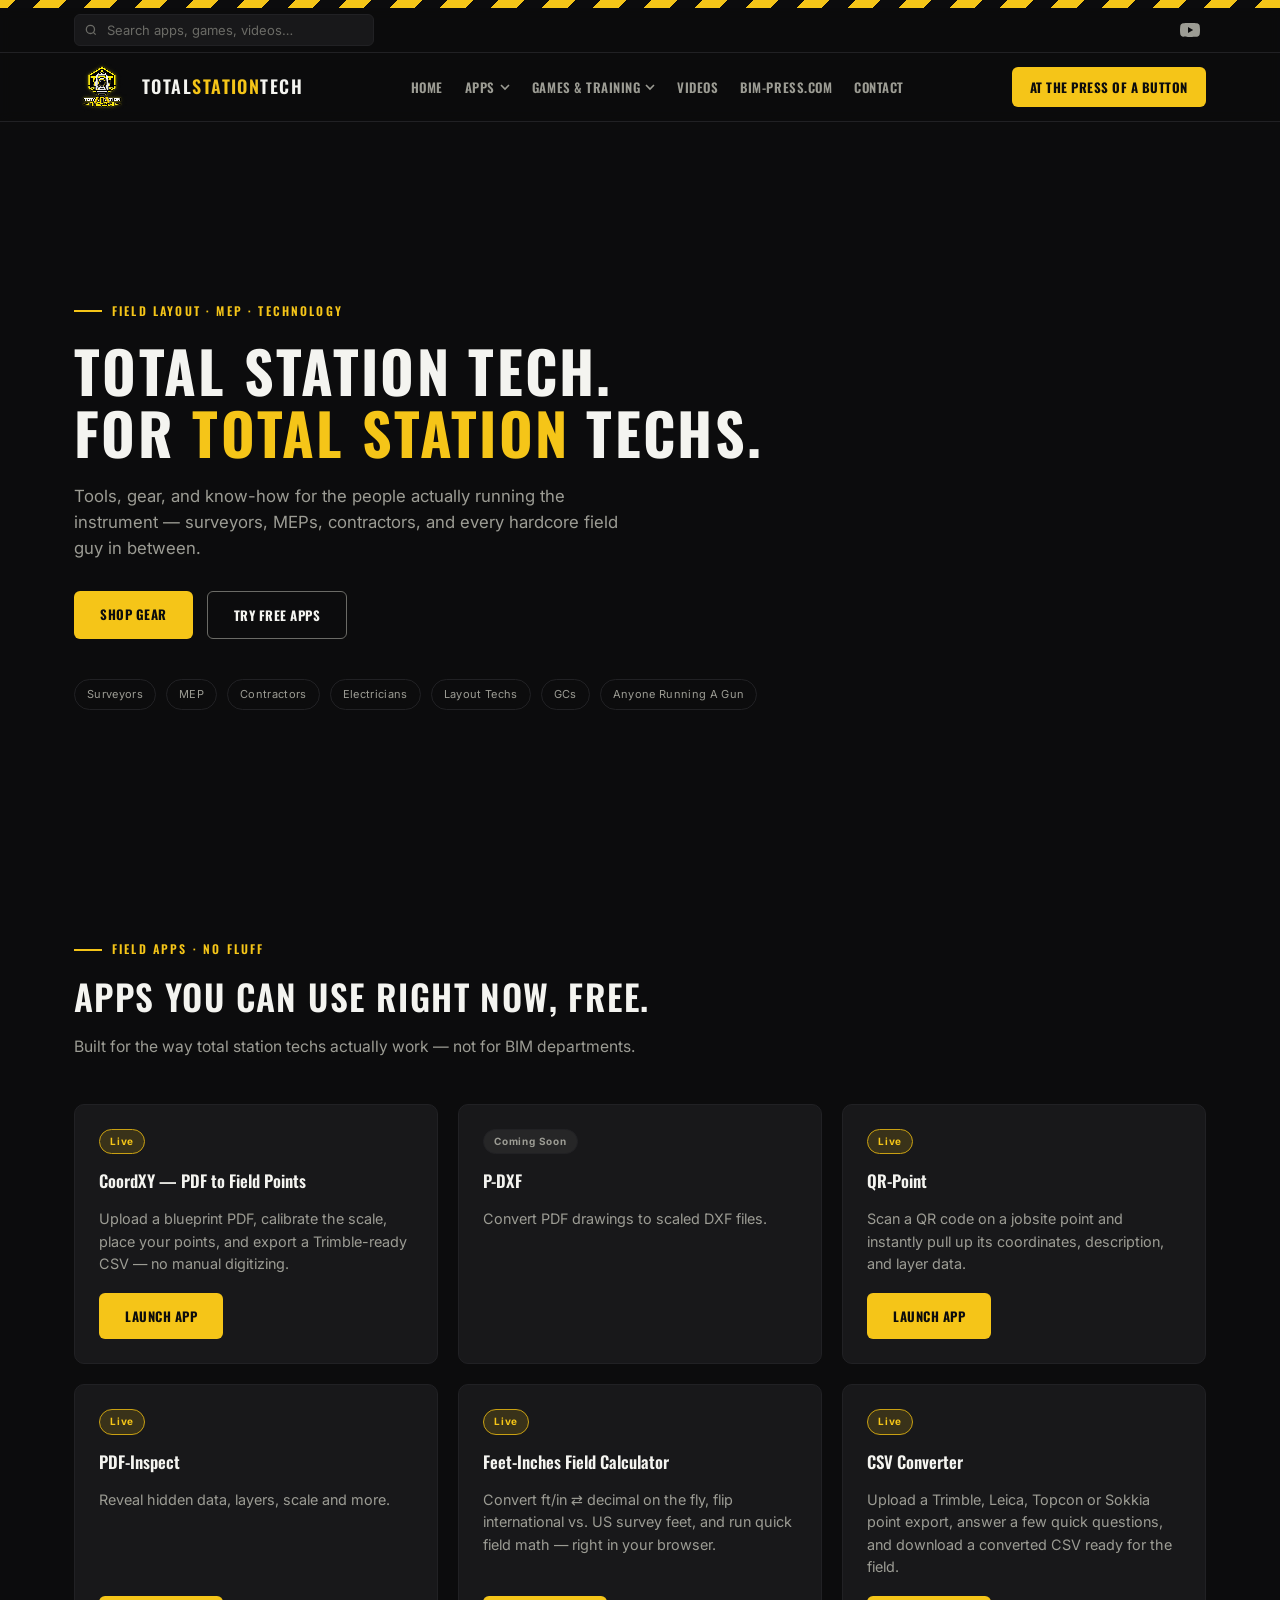
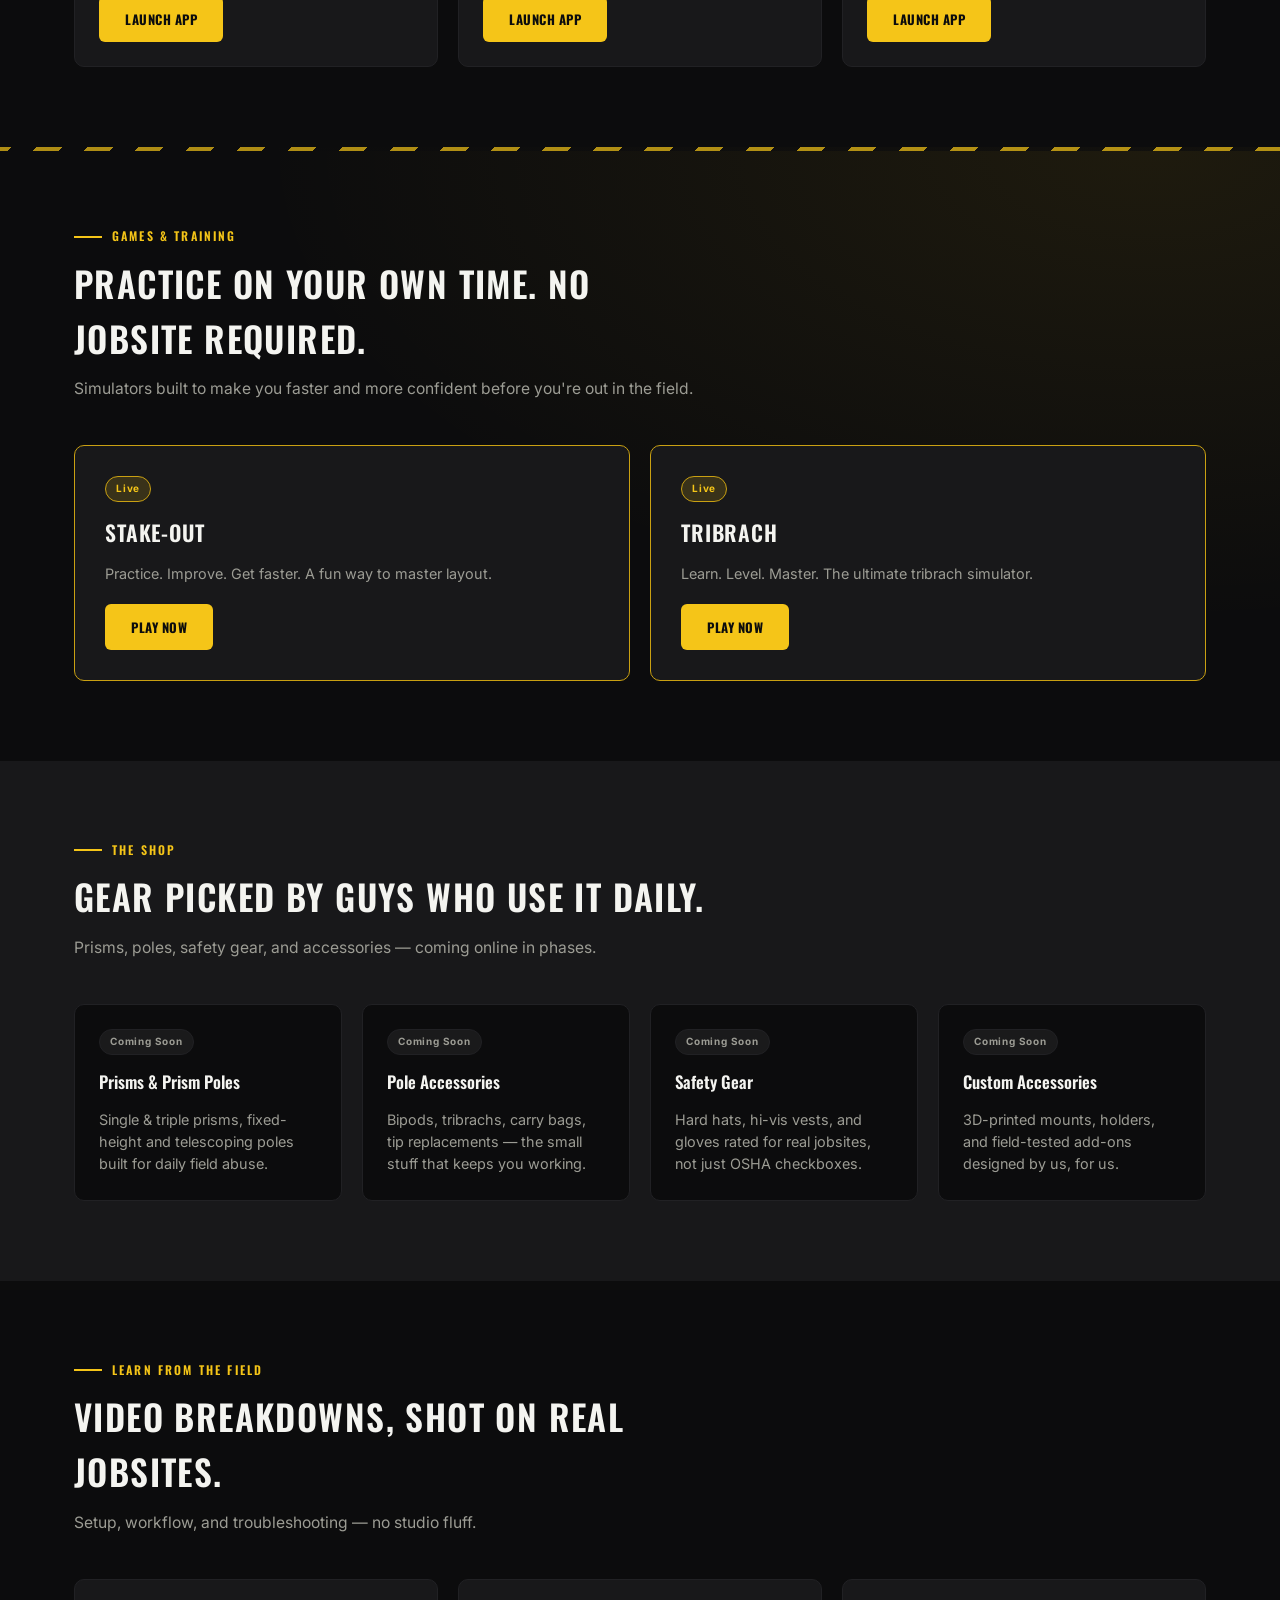
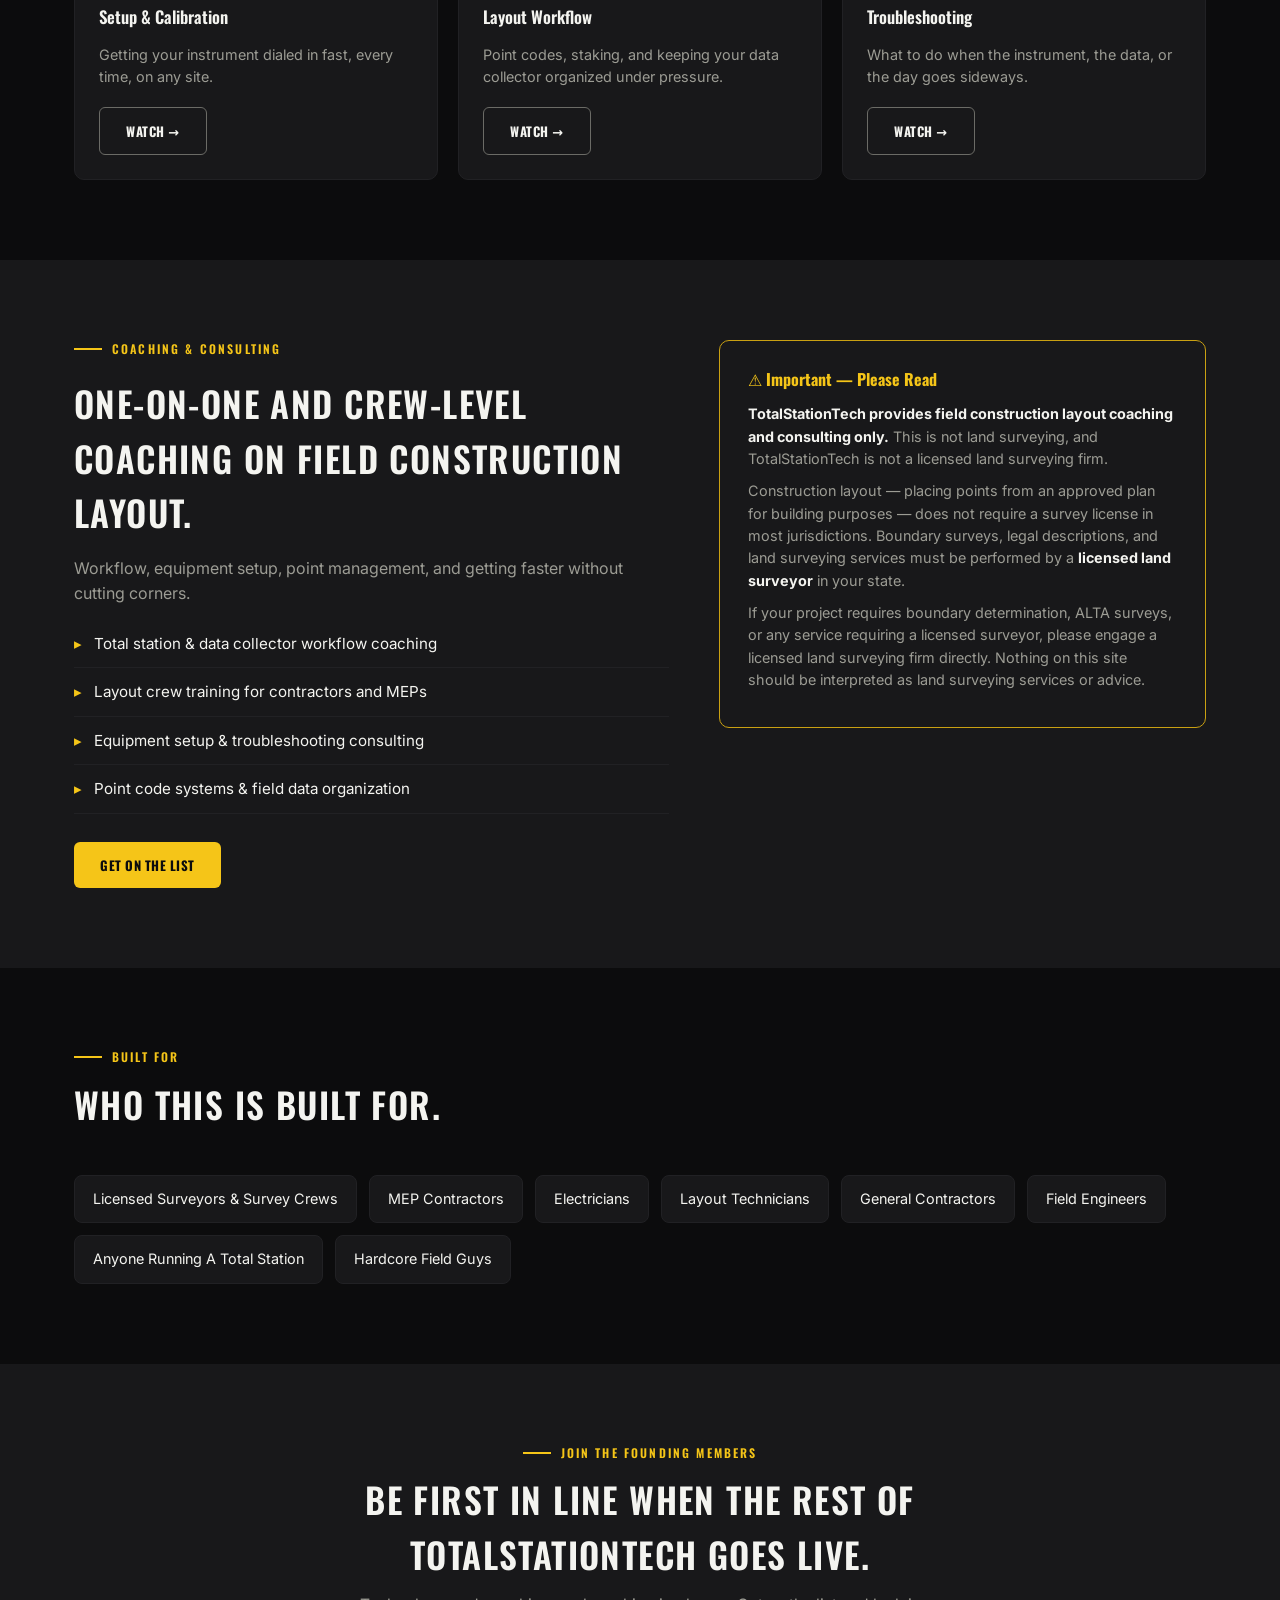
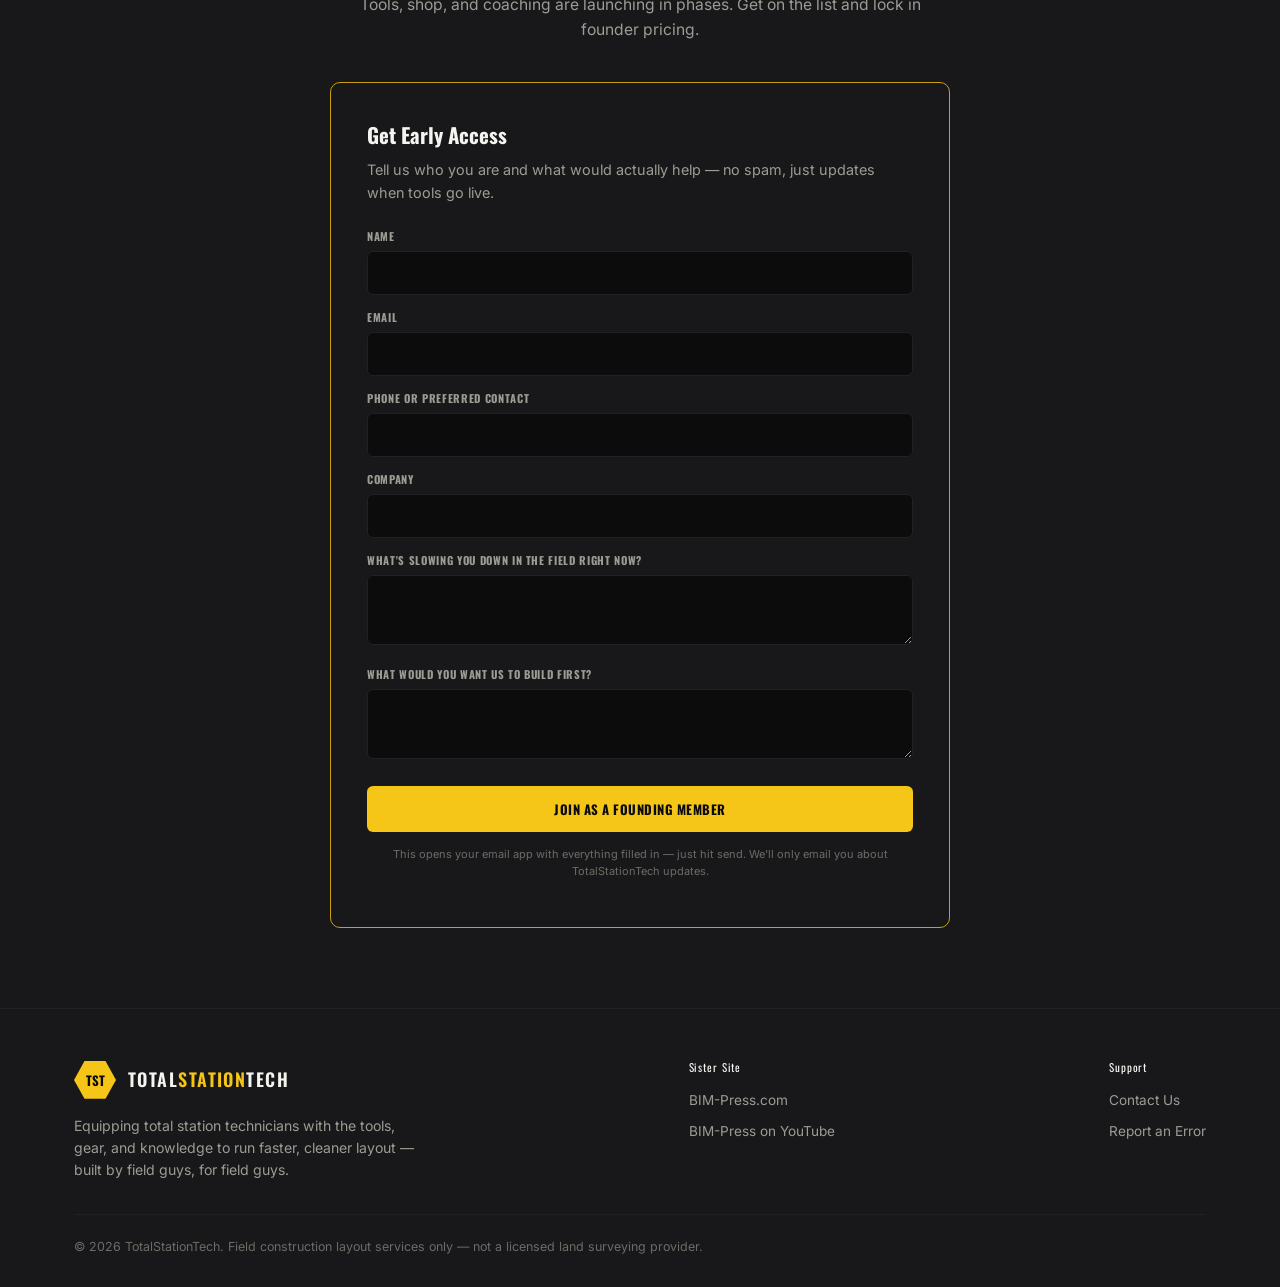
==== commit 600a5846: "Phase 4: new Games & Training section (Stake-Out, TriBrach) Co-Authored-By: Claude Opus 5 <noreply@a" ====
--- a/Website/index.html
+++ b/Website/index.html
@@ -258,6 +258,16 @@
   .card h3{margin:0;font-size:1.05rem;color:var(--white);font-weight:600;text-transform:none;letter-spacing:0;}
   .card p{margin:0;color:var(--gray);font-size:0.9rem;flex-grow:1;}
   .card .btn{align-self:flex-start;margin-top:4px;}
+
+  /* Games & Training: a hazard stripe on top sets it apart from Apps.
+     Grid fills the row with however many games exist (2 now, 3 across max as more are added). */
+  .games-section{position:relative;background:radial-gradient(ellipse at 90% 0%, rgba(245,197,24,0.08), transparent 55%), var(--black);}
+  .games-section::before{content:"";position:absolute;top:0;left:0;right:0;height:4px;background:var(--stripe);opacity:0.7;}
+  .grid-games{grid-template-columns:repeat(auto-fit, minmax(300px, 1fr));}
+  @media (min-width:1000px){.grid-games{grid-template-columns:repeat(auto-fit, minmax(340px, 1fr));}}
+  @media (max-width:620px){.grid-games{grid-template-columns:1fr;}}
+  .games-section .card{border-color:var(--yellow-dim);padding:30px;}
+  .games-section .card h3{font-size:1.35rem;font-family:'Oswald',system-ui,sans-serif;text-transform:uppercase;letter-spacing:0.04em;}
 
   /* Coaching list */
   .coach-wrap{display:grid;grid-template-columns:1.1fr 0.9fr;gap:50px;align-items:start;}
@@ -476,6 +486,35 @@
     </div>
   </section>
 
+  <!-- ===== GAMES & TRAINING ===== -->
+  <section id="games" class="games-section">
+    <div class="wrap">
+      <div class="section-head">
+        <div class="eyebrow">Games &amp; Training</div>
+        <h2>Practice on your own time. No jobsite required.</h2>
+        <p>Simulators built to make you faster and more confident before you're out in the field.</p>
+      </div>
+      <!-- To add a game: copy one card below and change the name, text, and link -->
+      <div class="grid grid-games">
+
+        <div class="card">
+          <span class="tag tag-live">Live</span>
+          <h3>Stake-Out</h3>
+          <p>Practice. Improve. Get faster. A fun way to master layout.</p>
+          <a href="https://stake-out.netlify.app/" target="_blank" rel="noopener" class="btn btn-primary">Play Now</a>
+        </div>
+
+        <div class="card">
+          <span class="tag tag-live">Live</span>
+          <h3>TriBrach</h3>
+          <p>Learn. Level. Master. The ultimate tribrach simulator.</p>
+          <a href="https://tribrachgame.netlify.app/" target="_blank" rel="noopener" class="btn btn-primary">Play Now</a>
+        </div>
+
+      </div>
+    </div>
+  </section>
+
   <!-- ===== SHOP ===== -->
   <section id="shop" class="alt-bg">
     <div class="wrap">
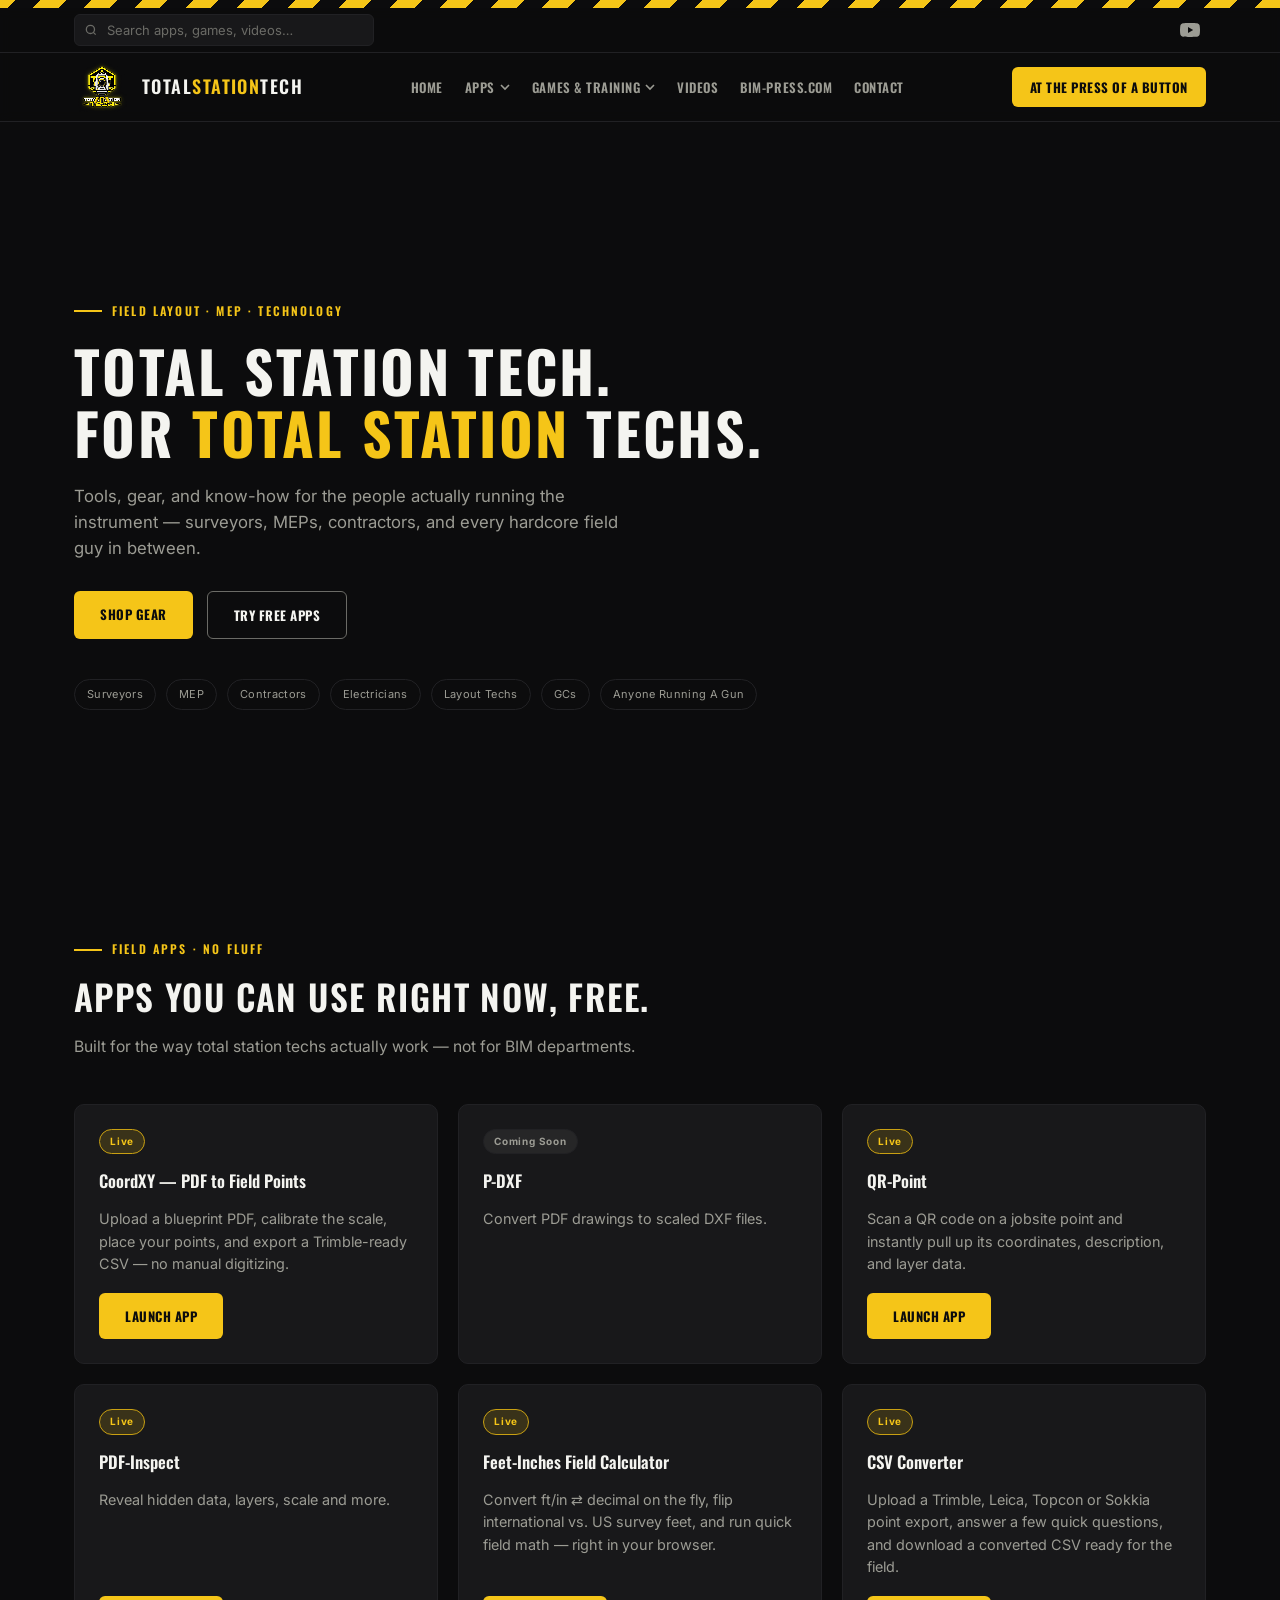
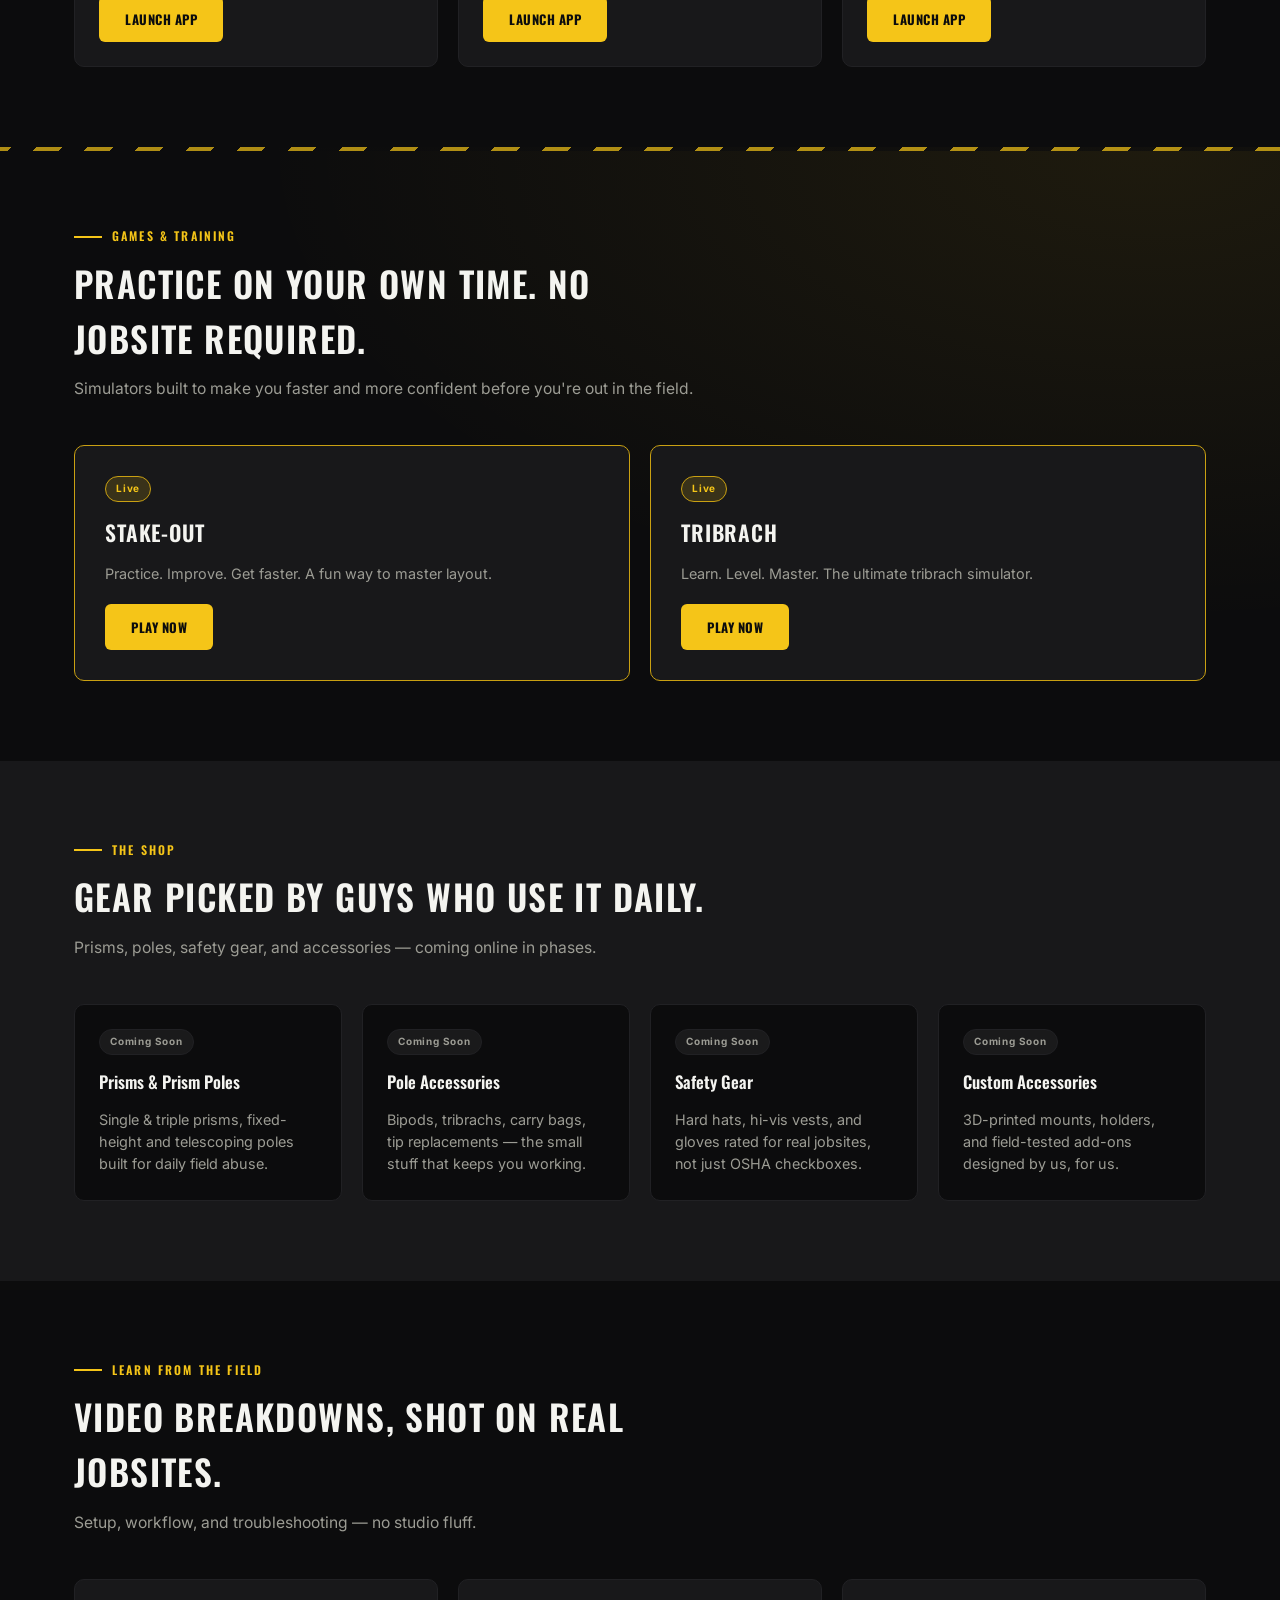
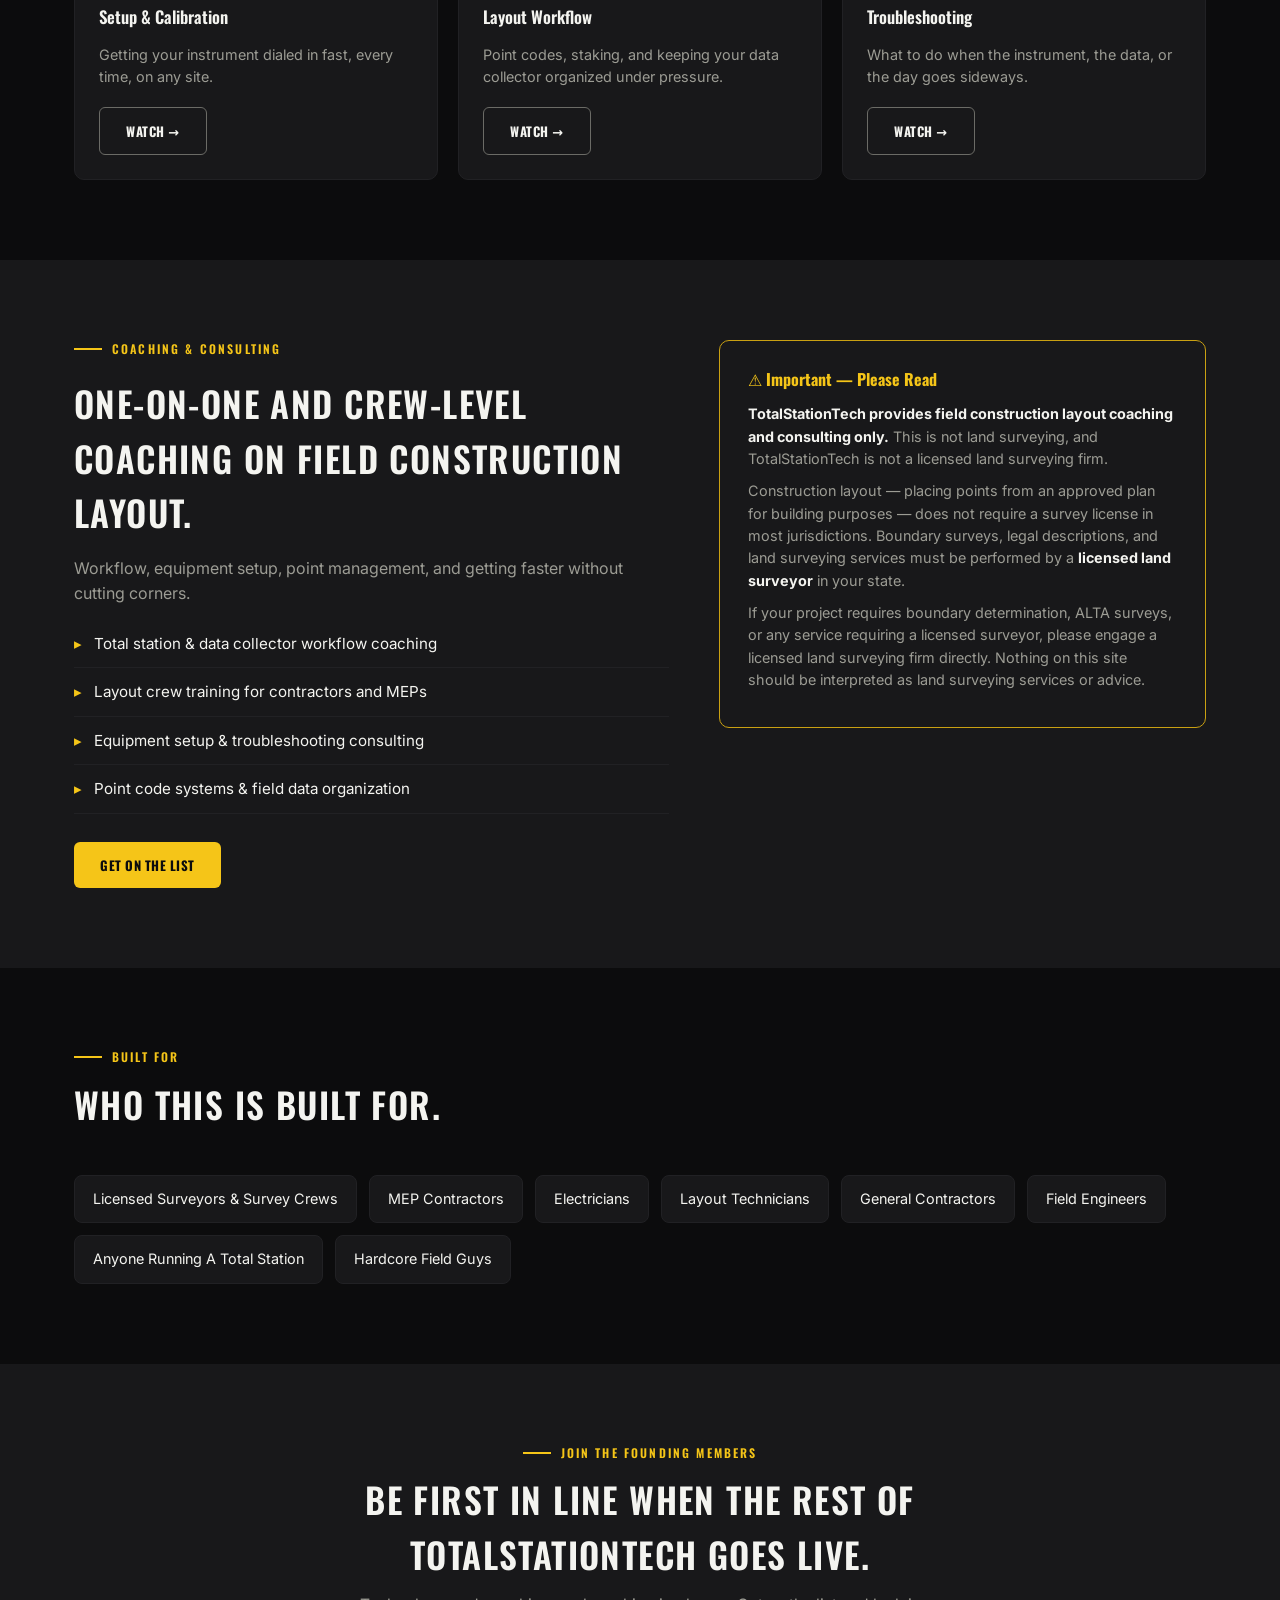
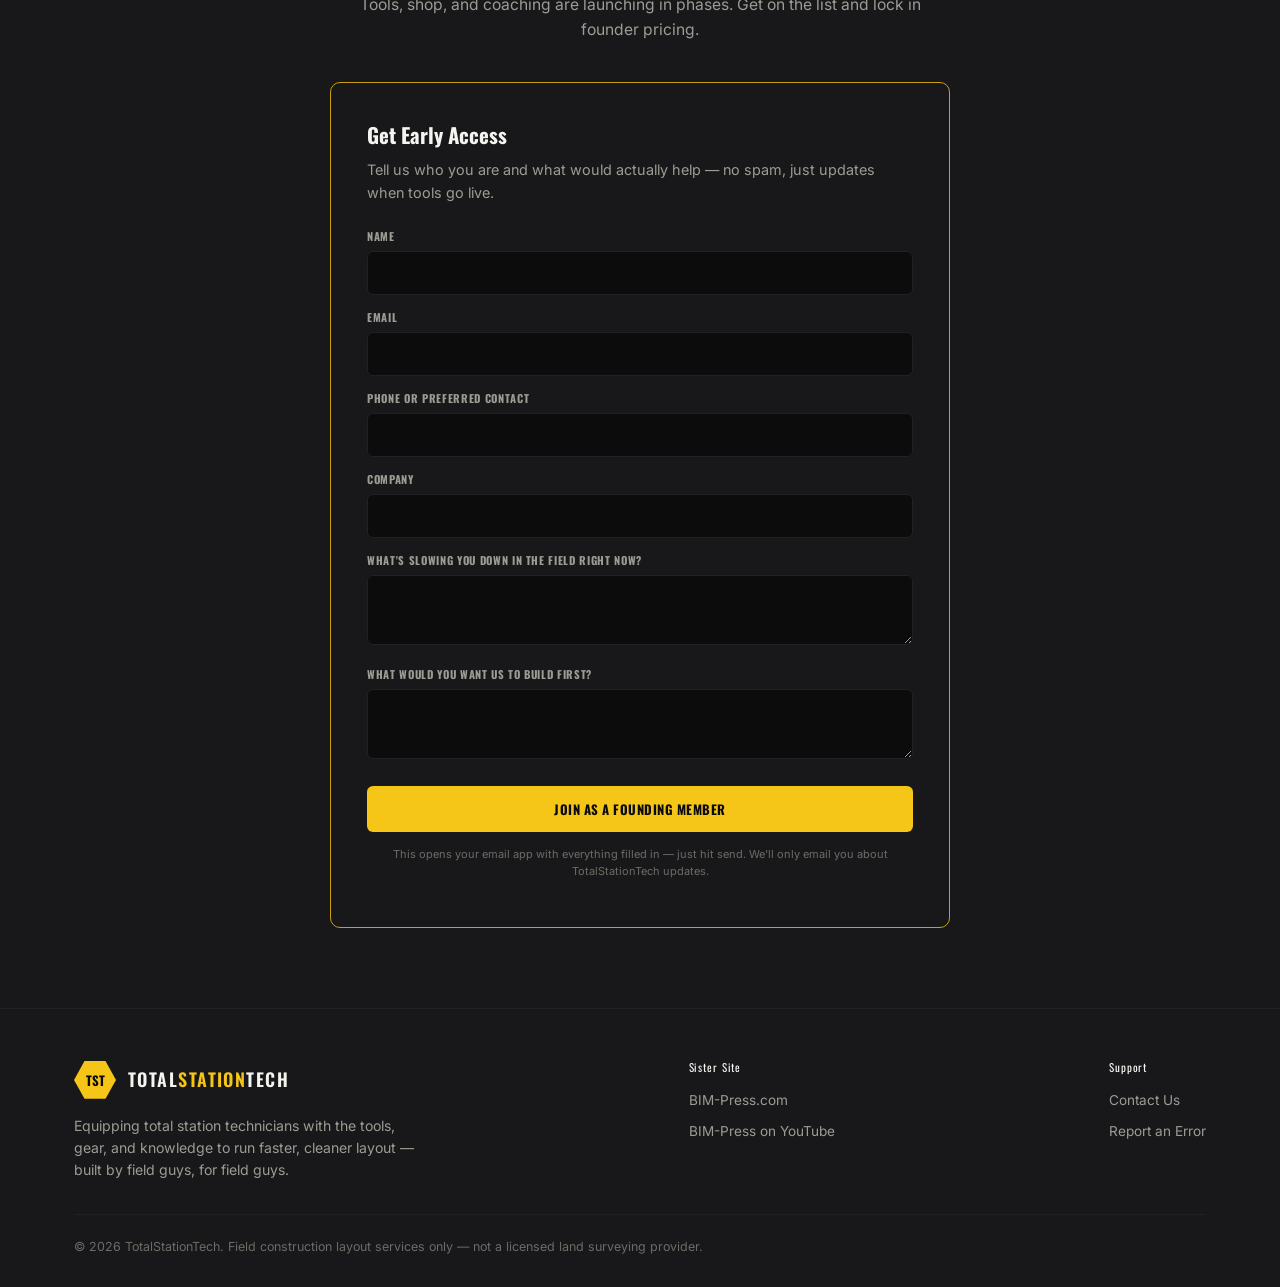
==== commit 533f289c: "Phase 5: Videos nav item opens click-to-play promo video popup Co-Authored-By: Claude Opus 5 <norepl" ====
--- a/Website/index.html
+++ b/Website/index.html
@@ -268,6 +268,21 @@
   @media (max-width:620px){.grid-games{grid-template-columns:1fr;}}
   .games-section .card{border-color:var(--yellow-dim);padding:30px;}
   .games-section .card h3{font-size:1.35rem;font-family:'Oswald',system-ui,sans-serif;text-transform:uppercase;letter-spacing:0.04em;}
+
+  /* Promo video popup (uses the browser's built-in <dialog>) */
+  .video-modal{
+    border:0;padding:0;background:transparent;width:min(960px, calc(100vw - 32px));max-width:none;
+    color:var(--white);
+  }
+  .video-modal::backdrop{background:rgba(0,0,0,0.85);}
+  .video-modal-inner{position:relative;background:var(--black);border:1px solid var(--yellow-dim);border-radius:var(--radius);overflow:hidden;}
+  .video-modal video{width:100%;height:auto;max-height:80vh;background:#000;}
+  .video-close{
+    position:absolute;top:10px;right:10px;z-index:2;width:38px;height:38px;border-radius:50%;
+    border:1px solid var(--charcoal-2);background:rgba(12,12,13,0.85);color:var(--white);
+    font-size:22px;line-height:1;cursor:pointer;
+  }
+  .video-close:hover{color:var(--yellow);border-color:var(--yellow);}
 
   /* Coaching list */
   .coach-wrap{display:grid;grid-template-columns:1.1fr 0.9fr;gap:50px;align-items:start;}
@@ -697,6 +712,17 @@
   </div>
 </footer>
 
+<!-- ===== PROMO VIDEO POPUP (opened by the "Videos" nav item) ===== -->
+<dialog class="video-modal" id="video-modal" aria-label="TotalStationTech promo video">
+  <div class="video-modal-inner">
+    <button type="button" class="video-close" aria-label="Close video">&times;</button>
+    <!-- No autoplay on purpose: it has sound, so the viewer presses play -->
+    <video controls playsinline preload="none" poster="assets/video/tst-ad-poster.jpg">
+      <source src="assets/video/tst-ad-video.mp4" type="video/mp4">
+    </video>
+  </div>
+</dialog>
+
 <script>
 /* =========================================================
    HEADER NAV
@@ -888,6 +914,35 @@
     if (!e.target.closest('.site-search')) hide();
   });
 })();
+
+/* =========================================================
+   PROMO VIDEO POPUP
+   Opens from any element with data-open-video (the "Videos" nav item).
+   Closes with the X button, Escape (built into <dialog>), or a click
+   on the dark area around the video. Closing pauses the video.
+   ========================================================= */
+(function(){
+  const modal = document.getElementById('video-modal');
+  const video = modal.querySelector('video');
+
+  function openVideo(){
+    if (!modal.open) modal.showModal();
+  }
+  window.tstOpenVideo = openVideo;
+
+  document.querySelectorAll('[data-open-video]').forEach(el => {
+    el.addEventListener('click', openVideo);
+  });
+
+  modal.querySelector('.video-close').addEventListener('click', () => modal.close());
+
+  // A click that lands on the <dialog> itself (not the video box inside) is the dark backdrop
+  modal.addEventListener('click', e => {
+    if (e.target === modal) modal.close();
+  });
+
+  modal.addEventListener('close', () => video.pause());
+})();
 </script>
 
 </body>
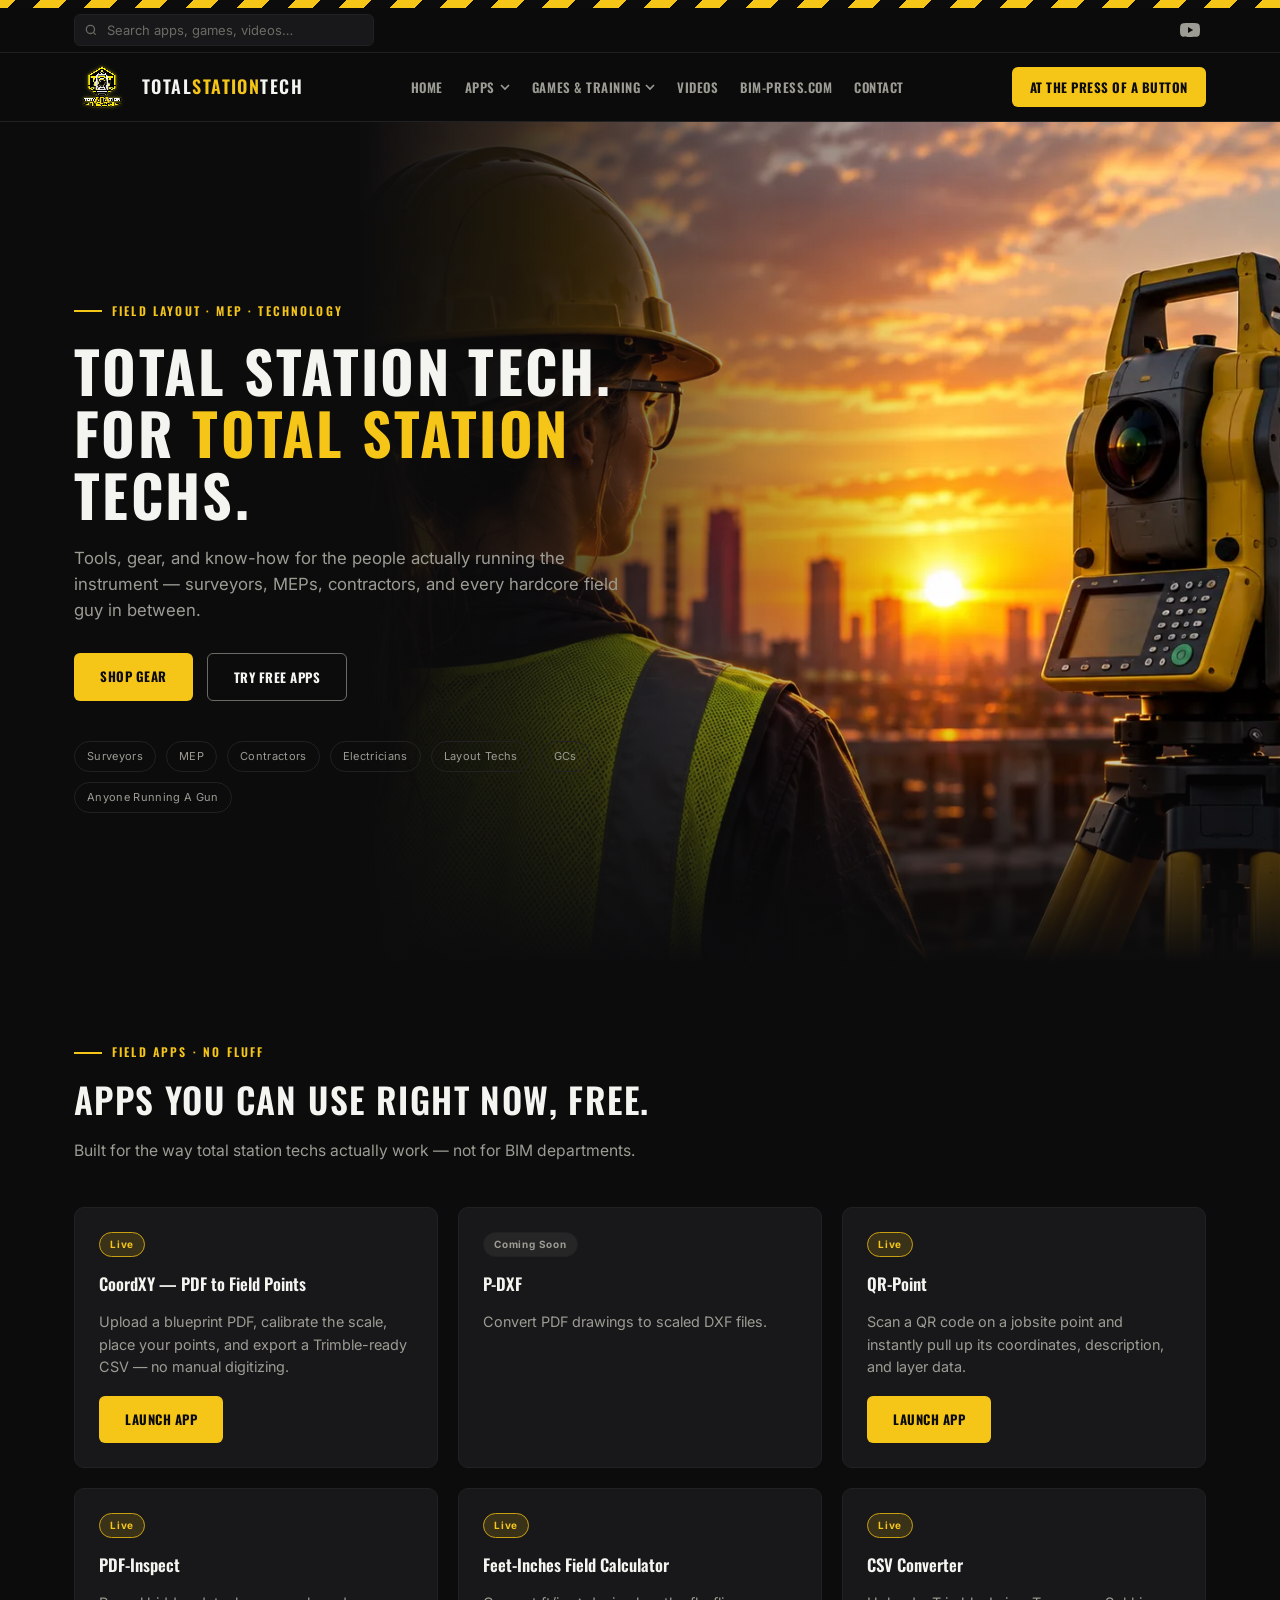
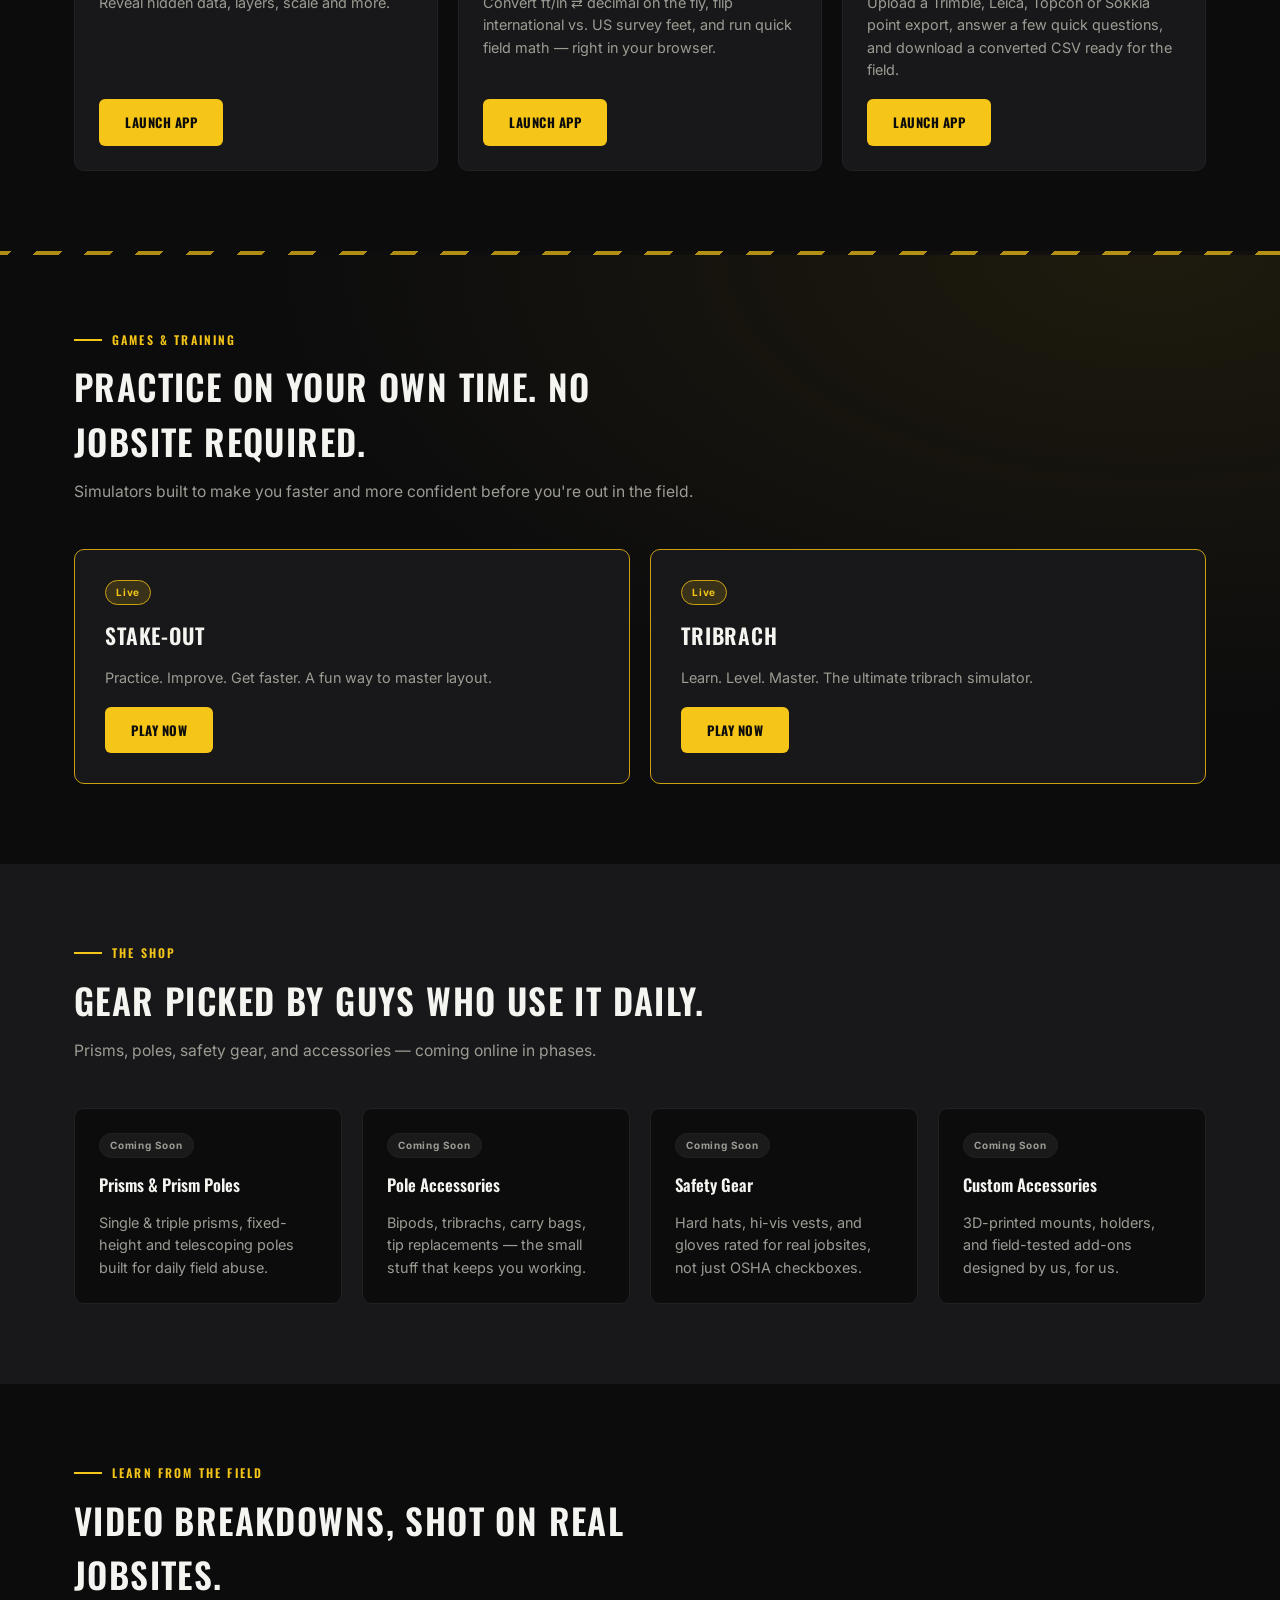
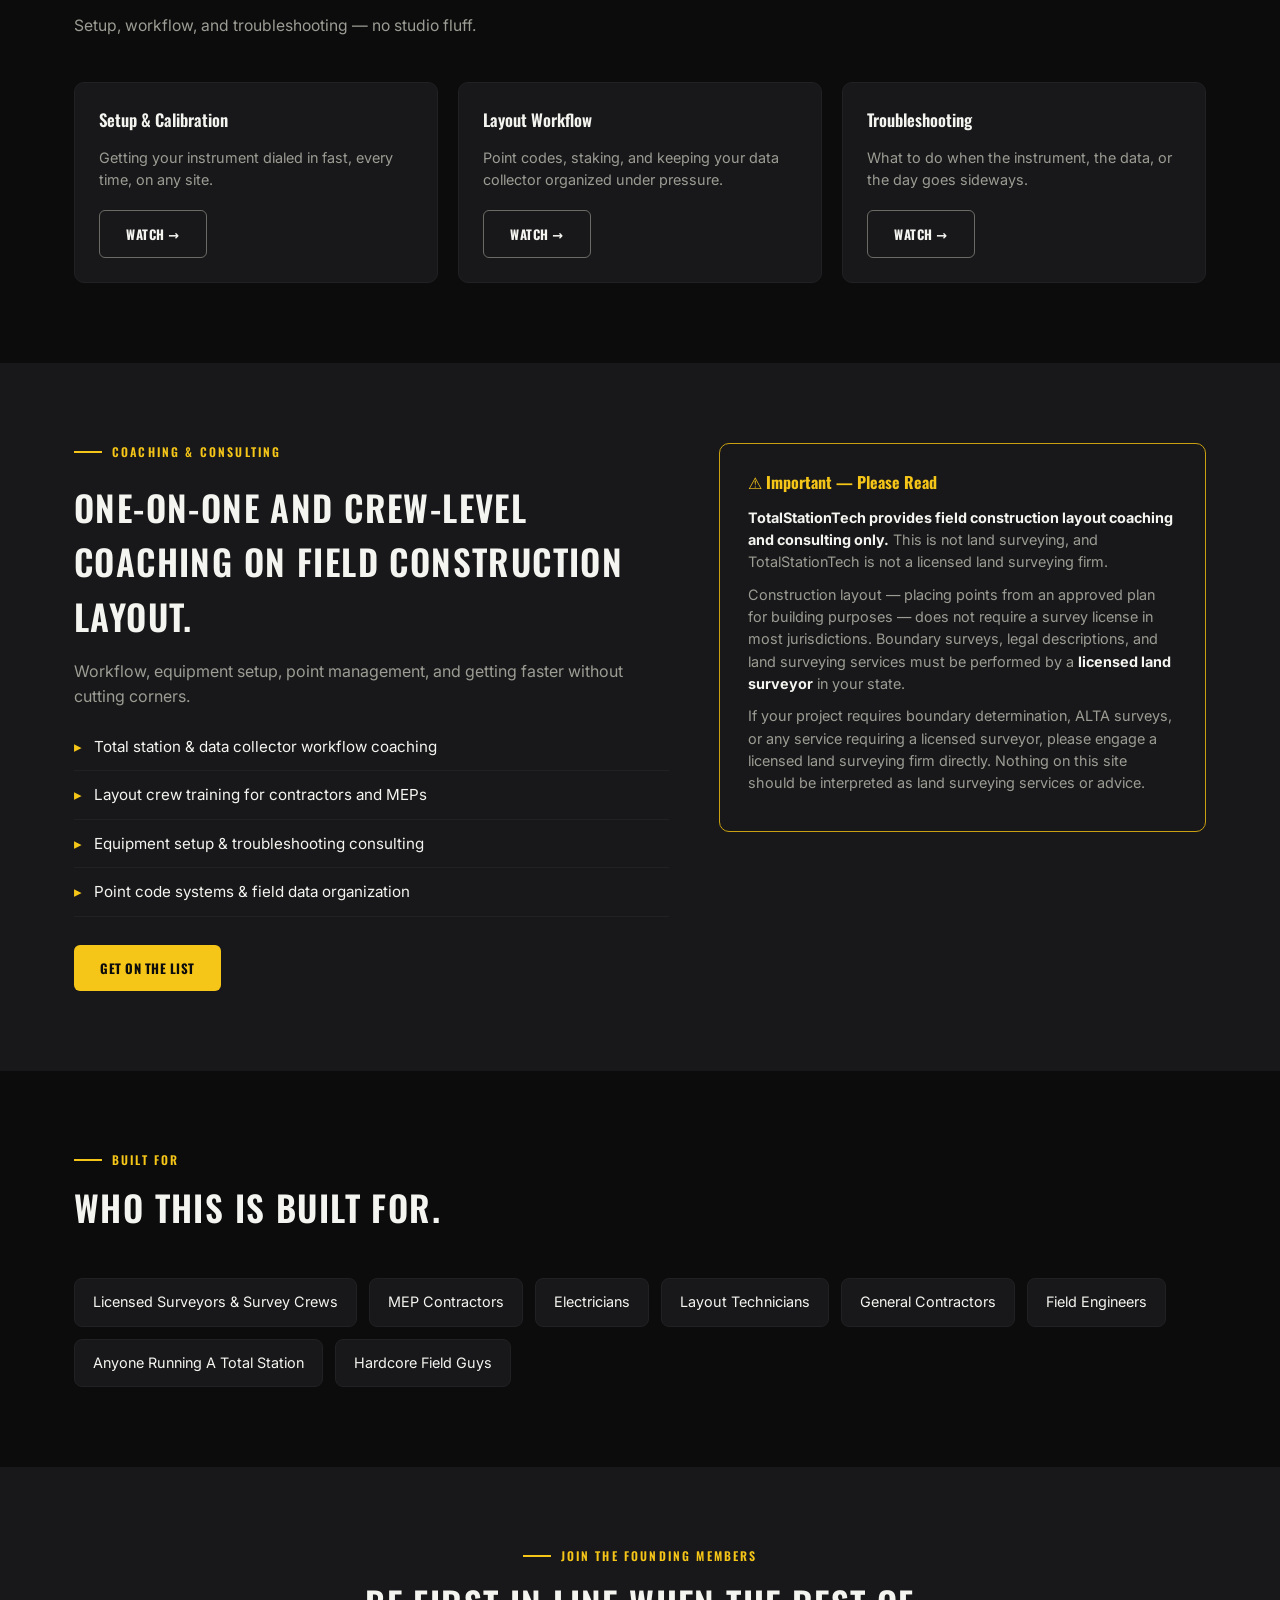
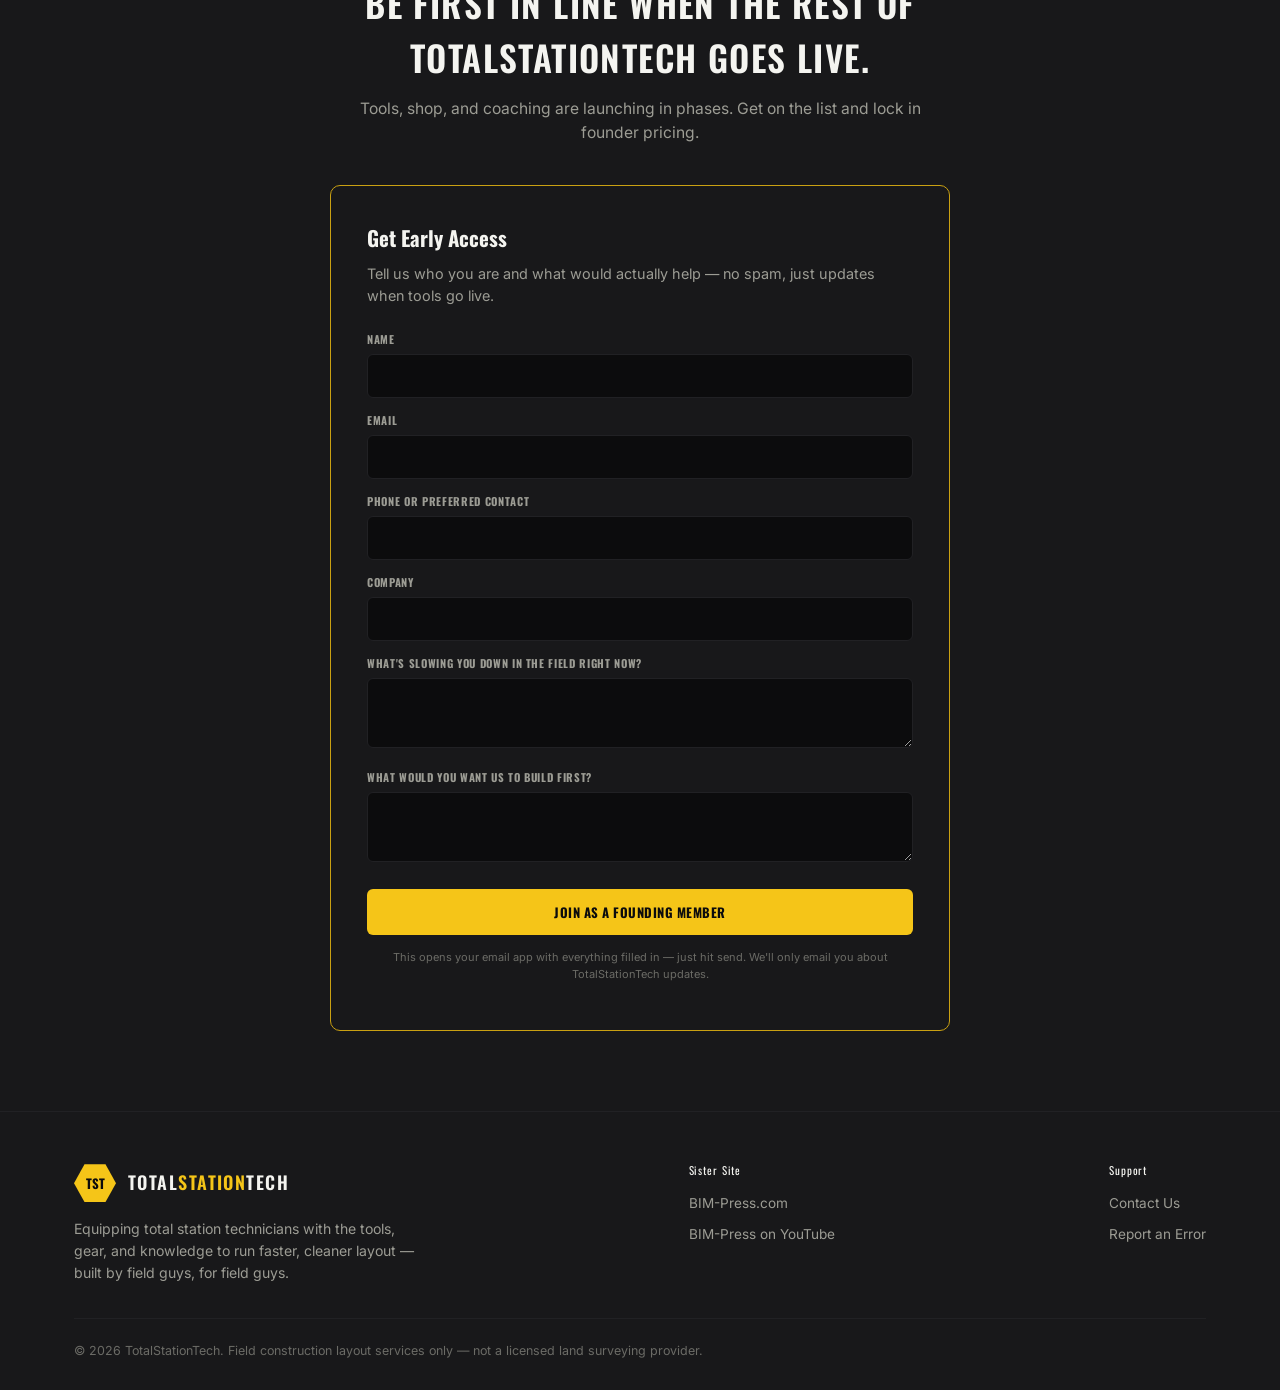
==== commit 55ed697e: "Hero: replace faded background video with sunset total station photo - Photo compressed from 2.1MB P" ====
--- a/Website/index.html
+++ b/Website/index.html
@@ -189,15 +189,24 @@
   }
 
   /* ===== Hero ===== */
-  .hero{position:relative;overflow:hidden;min-height:560px;display:flex;align-items:center;}
-  .hero video{
-    position:absolute;inset:0;width:100%;height:100%;object-fit:cover;
-    opacity:0.35;z-index:0;
-  }
+  .hero{position:relative;overflow:hidden;min-height:620px;display:flex;align-items:center;background:var(--black);}
+  /* Hero photo sits on the right; its left edge fades into black behind the headline */
+  .hero-photo{position:absolute;top:0;right:0;bottom:0;width:72%;z-index:0;display:block;}
+  .hero-photo img{width:100%;height:100%;max-width:none;object-fit:cover;object-position:50% 30%;}
   .hero::after{
-    content:"";position:absolute;inset:0;
-    background:linear-gradient(180deg, rgba(12,12,13,0.6) 0%, rgba(12,12,13,0.92) 100%);
-    z-index:1;
+    content:"";position:absolute;inset:0;z-index:1;
+    background:
+      linear-gradient(90deg, var(--black) 28%, rgba(12,12,13,0.82) 40%, rgba(12,12,13,0.3) 58%, rgba(12,12,13,0) 72%),
+      linear-gradient(180deg, rgba(12,12,13,0) 70%, var(--black) 100%);
+  }
+  .hero .hero-inner > *{max-width:600px;}
+  /* Tablet & phone: photo fills the hero, darker overlay so the text stays readable */
+  @media (max-width:860px){
+    .hero-photo{width:100%;}
+    .hero-photo img{object-position:30% 30%;}
+    .hero::after{
+      background:linear-gradient(180deg, rgba(12,12,13,0.55) 0%, rgba(12,12,13,0.75) 45%, rgba(12,12,13,0.95) 100%);
+    }
   }
   .hero-inner{position:relative;z-index:2;padding:100px 24px 70px;width:100%;}
   .eyebrow{
@@ -425,9 +434,16 @@
 
   <!-- ===== HERO ===== -->
   <section class="hero" id="home">
-    <video autoplay muted loop playsinline poster="">
-      <source src="videos/totalstationtech_hero.mp4" type="video/mp4">
-    </video>
+    <!-- Hero photo: browser picks WebP (smaller) if it can, and the 900px version on phones -->
+    <picture class="hero-photo">
+      <source type="image/webp"
+              srcset="assets/hero/tst-hero-900.webp 900w, assets/hero/tst-hero.webp 1672w"
+              sizes="(max-width:860px) 100vw, 72vw">
+      <img src="assets/hero/tst-hero.jpg"
+           srcset="assets/hero/tst-hero-900.jpg 900w, assets/hero/tst-hero.jpg 1672w"
+           sizes="(max-width:860px) 100vw, 72vw"
+           width="1672" height="941" alt="" fetchpriority="high">
+    </picture>
     <div class="hero-inner wrap">
       <div class="eyebrow">Field Layout · MEP · Technology</div>
       <h1>Total Station Tech.<br>For <em>Total Station</em> Techs.</h1>
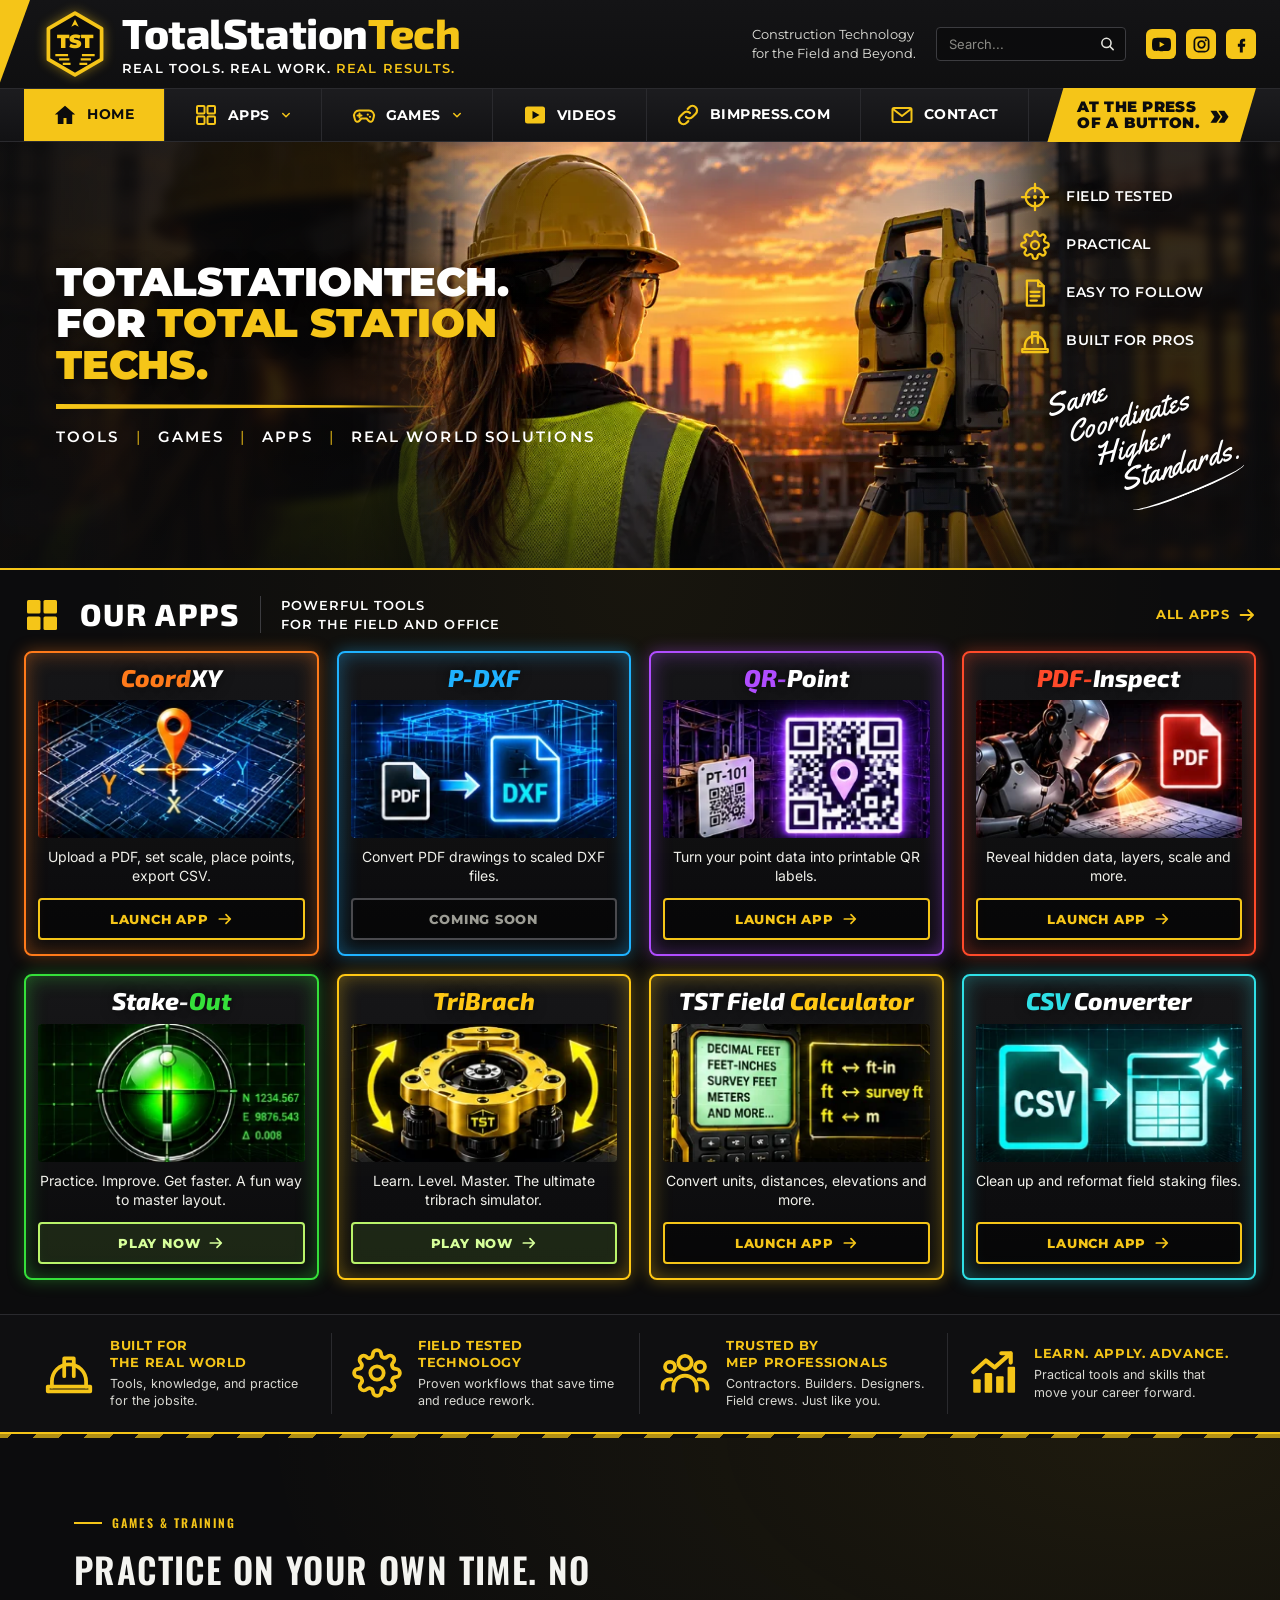
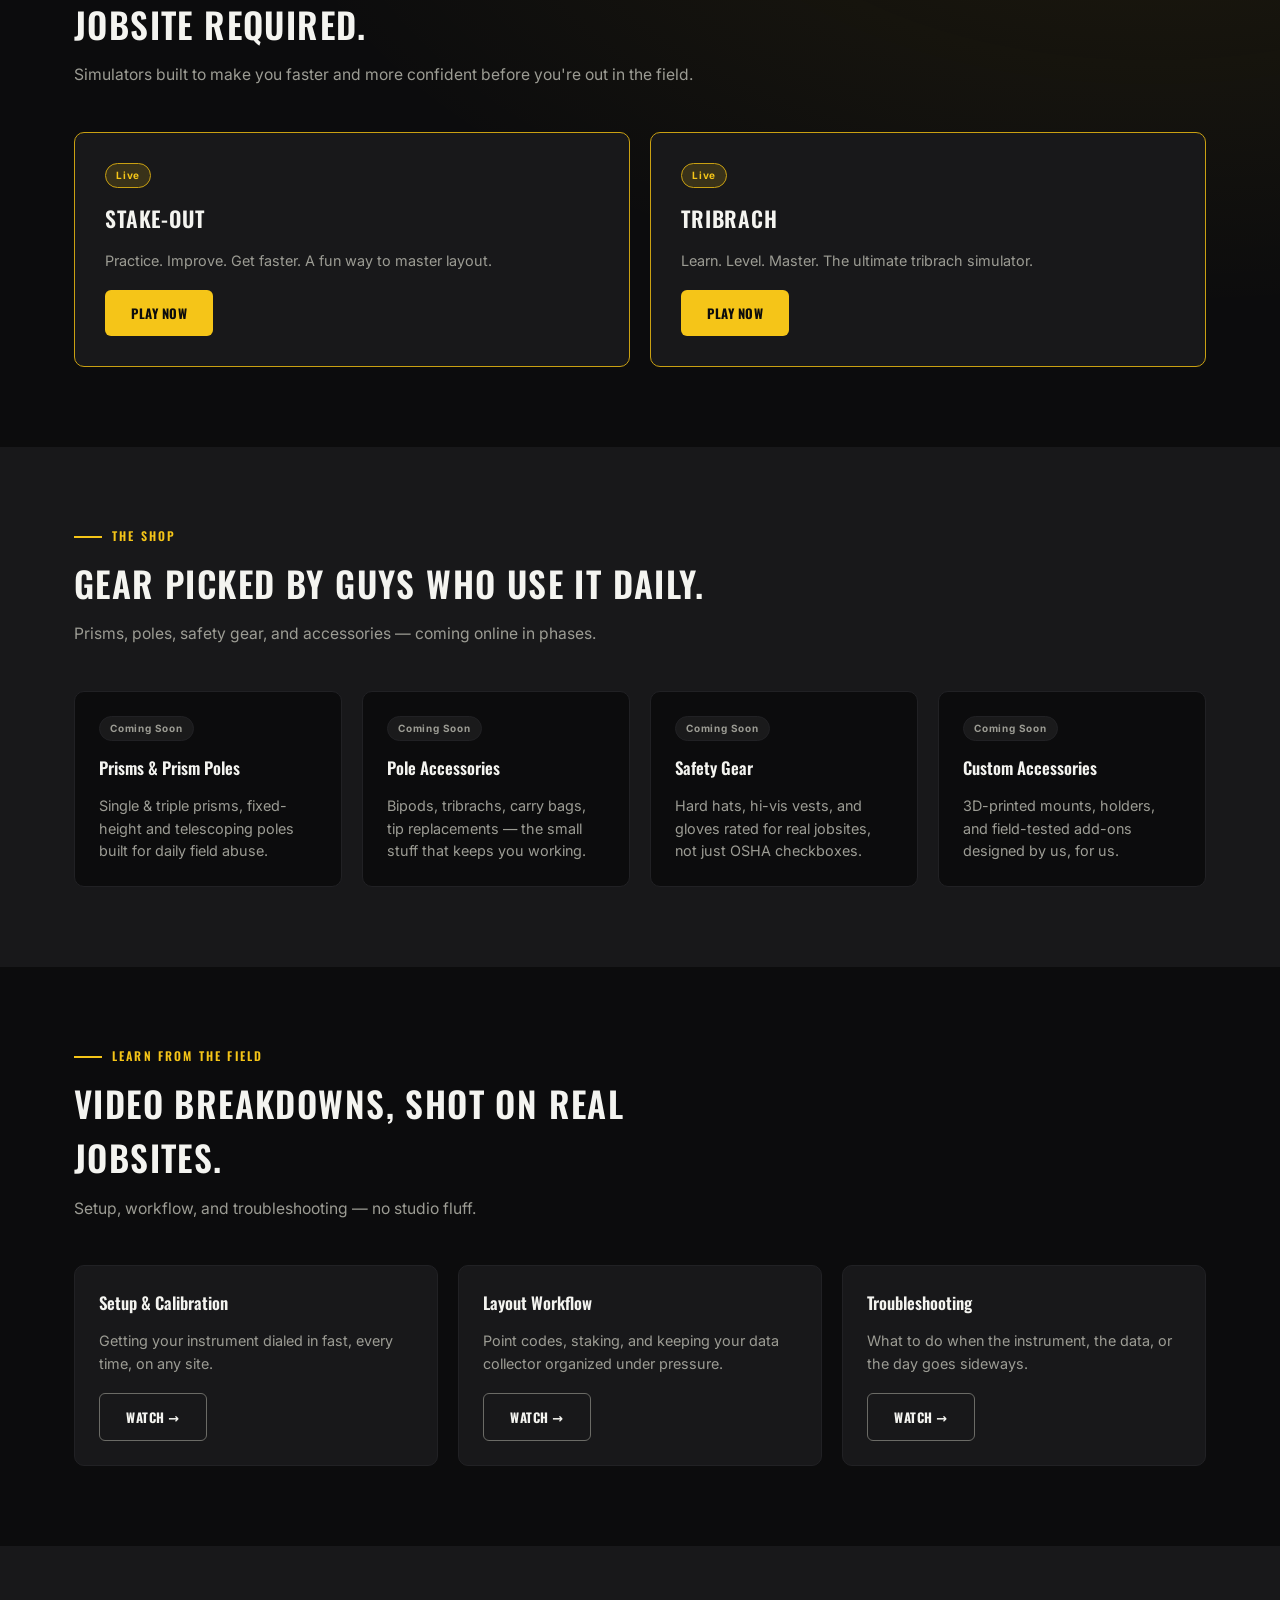
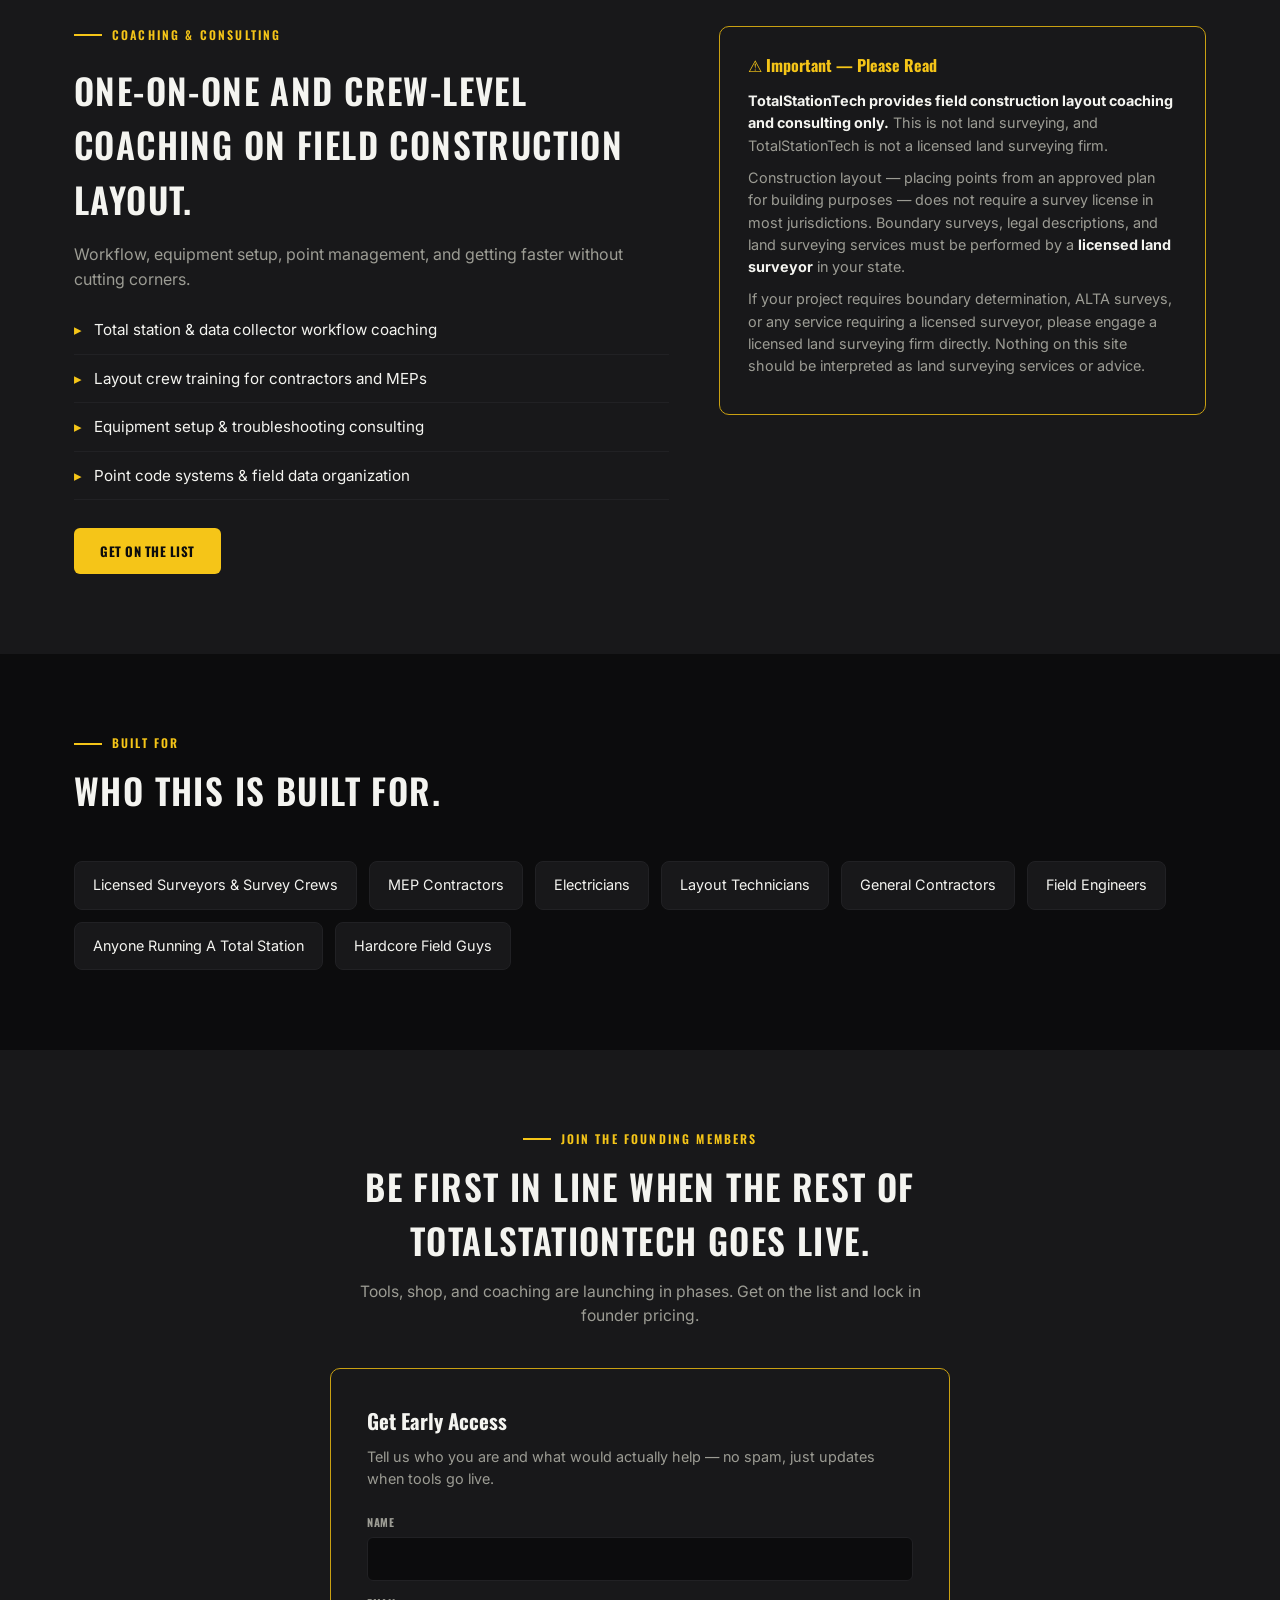
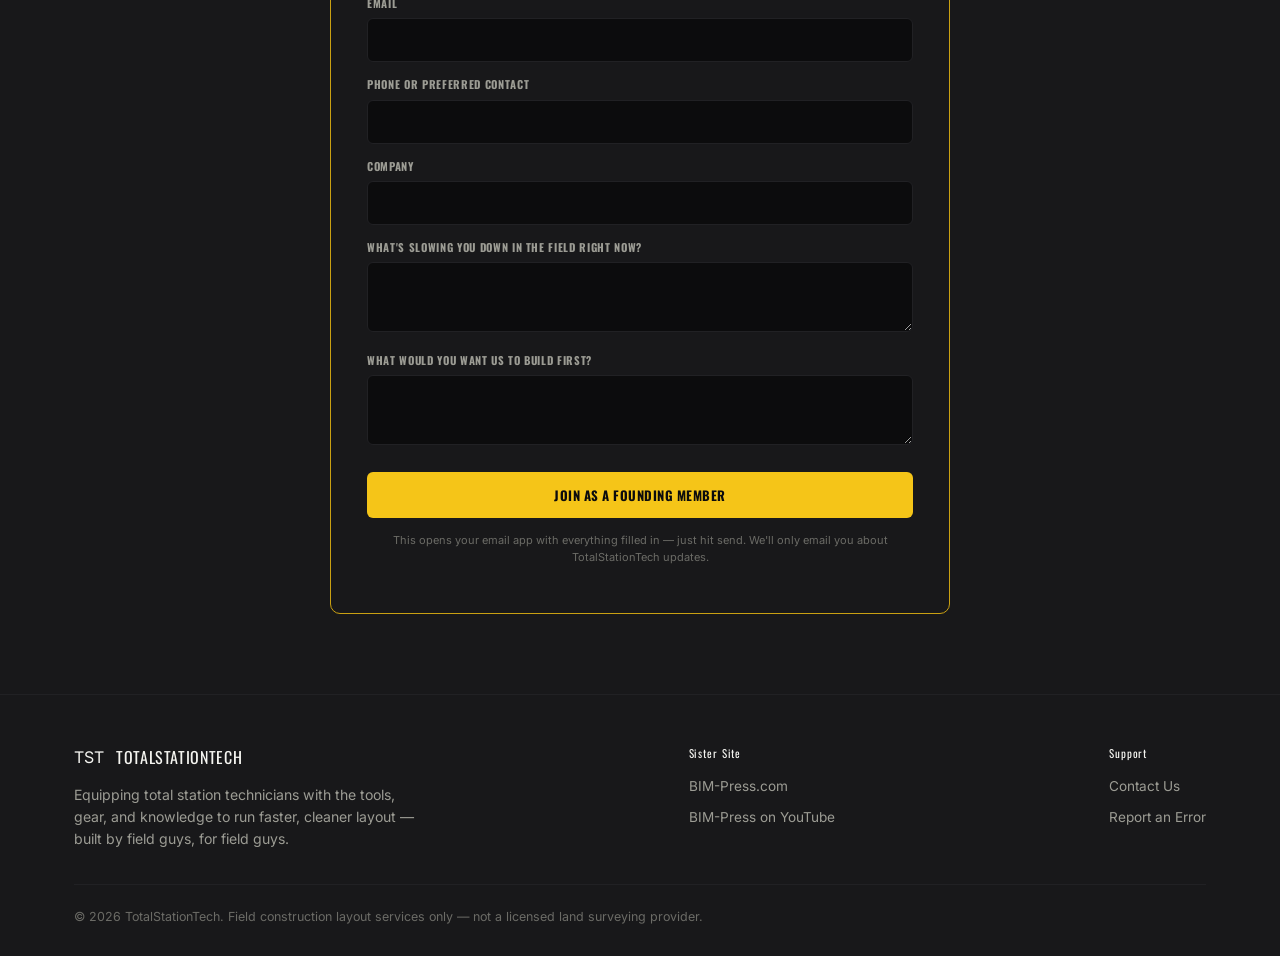
==== commit c340bf4b: "Homepage rebuild to match approved concept; fix mobile header overlap - Header: concept layout (hex " ====
--- a/Website/index.html
+++ b/Website/index.html
@@ -7,7 +7,7 @@
 <meta name="description" content="Field tools, gear, and coaching for surveyors, MEPs, contractors, and total station technicians. Built by field guys, for field guys.">
 <link rel="preconnect" href="https://fonts.googleapis.com">
 <link rel="preconnect" href="https://fonts.gstatic.com" crossorigin>
-<link href="https://fonts.googleapis.com/css2?family=Oswald:wght@500;600;700&family=Inter:wght@400;500;600;700&display=swap" rel="stylesheet">
+<link href="https://fonts.googleapis.com/css2?family=Oswald:wght@500;600;700&family=Inter:wght@400;500;600;700&family=Montserrat:wght@600;700;800;900&family=Exo+2:ital,wght@0,800;1,800&family=Yellowtail&display=swap" rel="stylesheet">
 <style>
   :root{
     --black:#0c0c0d;
@@ -42,7 +42,6 @@
   a{color:inherit;}
   img,video{max-width:100%;display:block;}
   .wrap{max-width:1180px;margin:0 auto;padding:0 24px;}
-  .hazard-bar{height:8px;background:var(--stripe);}
 
   /* Skip link / accessibility */
   .skip-link{
@@ -57,47 +56,67 @@
     *{animation:none !important; transition:none !important; scroll-behavior:auto !important;}
   }
 
+  /* =========================================================
+     HEADER, HERO, OUR APPS, TRUST BAR
+     Built to match the approved concepts in concept-reference/:
+     - tst-concept-desktop.png  = anything wider than 768px
+     - tst-concept-mobile.png   = 768px and narrower
+     ========================================================= */
+  :root{
+    --display:'Montserrat',system-ui,sans-serif;
+    --brand-font:'Exo 2','Montserrat',system-ui,sans-serif;
+    --line:#2a2a2e;
+    --header-h:150px;
+  }
+  /* Belt-and-braces: nothing may ever widen the page past the screen (the iPhone "shoved left" bug) */
+  html,body{max-width:100%;overflow-x:hidden;}
+  @supports (overflow:clip){ html,body{overflow-x:clip;} }
+
   /* ===== Header ===== */
-  header{
+  .site-header{
     position:sticky;top:0;z-index:50;
-    background:rgba(12,12,13,0.92);
-    backdrop-filter:blur(6px);
-    border-bottom:1px solid var(--charcoal-2);
-  }
-  .nav-inner{
-    display:flex;align-items:center;justify-content:space-between;gap:20px;
-    padding:6px 24px;max-width:1180px;margin:0 auto;
-  }
-  .brand{display:flex;align-items:center;gap:12px;text-decoration:none;}
-  .badge{
-    width:42px;height:42px;
-    background:var(--yellow);
-    clip-path:polygon(25% 5%, 75% 5%, 100% 50%, 75% 95%, 25% 95%, 0% 50%);
-    display:flex;align-items:center;justify-content:center;
-    font-weight:700;color:var(--black);font-size:13px;
-    font-family:'Oswald',sans-serif;
-    flex-shrink:0;
-  }
-  .brand-mark{font-size:18px;font-weight:600;letter-spacing:0.08em;color:var(--white);}
-  .brand-mark span{color:var(--yellow);}
-
-  /* Header row 1: slim utility strip (search + social icons) */
-  .util-bar{border-bottom:1px solid var(--charcoal-2);}
-  .util-inner{
-    display:flex;align-items:center;justify-content:space-between;gap:16px;
-    padding:6px 24px;max-width:1180px;margin:0 auto;
-  }
-  /* Site search (hardcoded list, jumps to a section) */
-  .site-search{position:relative;width:100%;max-width:300px;}
-  .site-search svg.search-icon{position:absolute;left:10px;top:50%;transform:translateY(-50%);width:14px;height:14px;color:var(--gray-dim);pointer-events:none;}
+    background:linear-gradient(180deg,#141416 0%,#0c0c0d 100%);
+    border-bottom:1px solid var(--line);
+  }
+  .topbar{position:relative;}
+  /* Yellow diagonal slash in the top-left corner (decoration only) */
+  .topbar::before{
+    content:"";position:absolute;top:0;bottom:0;left:-20px;width:34px;
+    background:var(--yellow);transform:skewX(-20deg);pointer-events:none;
+  }
+  .topbar-inner{
+    max-width:1280px;margin:0 auto;padding:10px 24px 10px 44px;
+    display:grid;grid-template-columns:minmax(0,1fr) auto;grid-template-areas:"brand util";
+    align-items:center;gap:8px 24px;
+  }
+  .brand{grid-area:brand;display:flex;align-items:center;gap:16px;text-decoration:none;min-width:0;}
+  .brand-logo{width:62px;height:68px;flex:none;color:var(--yellow);filter:drop-shadow(0 0 6px rgba(245,197,24,0.45));}
+  .brand-text{display:flex;flex-direction:column;min-width:0;}
+  .wordmark{
+    font-family:var(--brand-font);font-weight:800;font-size:42px;line-height:1;letter-spacing:-0.01em;
+    color:#fff;white-space:nowrap;
+  }
+  .wordmark span{color:var(--yellow);}
+  .brand-tag{
+    font-family:var(--display);font-weight:600;font-size:13px;letter-spacing:0.09em;line-height:1.3;
+    color:#fff;margin-top:7px;white-space:nowrap;text-transform:uppercase;
+  }
+  .brand-tag b{color:var(--yellow);font-weight:600;}
+
+  .util{grid-area:util;display:flex;align-items:center;gap:20px;min-width:0;}
+  .top-tagline{margin:0;font-family:var(--display);font-size:13px;line-height:1.5;color:#e4e4de;}
+  .site-search{position:relative;width:190px;min-width:0;}
+  .site-search svg.search-icon{position:absolute;right:10px;top:50%;transform:translateY(-50%);width:17px;height:17px;color:#e4e4de;pointer-events:none;}
   .site-search input{
-    width:100%;padding:7px 12px 7px 32px;border-radius:6px;border:1px solid var(--charcoal-2);
-    background:var(--charcoal);color:var(--white);font-family:'Inter',sans-serif;font-size:13px;
-  }
-  .site-search input::placeholder{color:var(--gray-dim);}
+    width:100%;padding:8px 34px 8px 12px;border-radius:4px;border:1px solid #3c3c40;
+    background:#0c0c0d;color:var(--white);font-family:'Inter',sans-serif;font-size:13px;
+    -webkit-appearance:none;appearance:none;
+  }
+  .site-search input::-webkit-search-cancel-button{display:none;}
+  .site-search input::placeholder{color:#8a8a84;}
   .site-search input:focus{border-color:var(--yellow);outline:none;}
   .search-results{
-    position:absolute;top:calc(100% + 4px);left:0;right:0;z-index:60;
+    position:absolute;top:calc(100% + 4px);left:0;right:0;z-index:60;min-width:180px;
     list-style:none;margin:0;padding:6px 0;
     background:var(--charcoal);border:1px solid var(--charcoal-2);border-radius:8px;
     box-shadow:0 14px 30px rgba(0,0,0,0.5);
@@ -110,118 +129,318 @@
   .search-results button:hover, .search-results button.active{background:var(--charcoal-2);color:var(--yellow);}
   .search-results .no-match{padding:8px 14px;color:var(--gray-dim);font-size:13px;}
 
-  .social-links{display:flex;align-items:center;gap:6px;}
-  /* To add Instagram/Facebook later: copy the YouTube <a> line in the HTML and swap the link + icon */
+  .social-links{display:flex;align-items:center;gap:10px;flex:none;}
   .social-links a{
-    display:flex;align-items:center;justify-content:center;width:32px;height:32px;
-    border-radius:6px;color:var(--gray);
-  }
-  .social-links a:hover{color:var(--yellow);background:var(--charcoal-2);}
-  .social-links svg{width:20px;height:20px;}
-
-  /* Animated logo badge (video already has its own hexagon + glow, so no clip-path here) */
-  .badge-video{width:56px;height:56px;object-fit:contain;flex-shrink:0;}
-
-  /* Header row 2: main nav */
-  nav ul{list-style:none;display:flex;align-items:center;gap:22px;margin:0;padding:0;}
+    display:flex;align-items:center;justify-content:center;width:30px;height:30px;
+    border-radius:6px;background:var(--yellow);color:#0c0c0d;
+  }
+  .social-links a:hover{background:var(--white);}
+  .social-links svg{width:19px;height:19px;}
+
+  .nav-toggle{display:none;}
+
+  /* Header row 2: main nav (desktop) */
+  .navbar{background:linear-gradient(180deg,#1c1c1f 0%,#121214 100%);border-top:1px solid var(--line);}
+  .navbar-inner{max-width:1280px;margin:0 auto;display:flex;align-items:stretch;padding:0 24px;}
+  #primary-nav{flex:1 1 auto;min-width:0;}
+  #primary-nav > ul{list-style:none;margin:0;padding:0;display:flex;align-items:stretch;height:100%;}
+  #primary-nav > ul > li{flex:1 1 auto;display:flex;position:relative;border-right:1px solid var(--line);}
   .nav-link{
-    font-family:'Oswald',system-ui,sans-serif;text-transform:uppercase;letter-spacing:0.04em;
-    font-size:13px;font-weight:600;text-decoration:none;color:var(--gray);
-    background:none;border:0;padding:10px 0;cursor:pointer;
-    display:inline-flex;align-items:center;gap:5px;
-  }
+    display:flex;align-items:center;justify-content:center;gap:10px;width:100%;min-height:52px;padding:0 14px;
+    font-family:var(--display);font-weight:700;font-size:14px;letter-spacing:0.03em;text-transform:uppercase;
+    color:#fff;text-decoration:none;background:none;border:0;cursor:pointer;white-space:nowrap;
+    -webkit-tap-highlight-color:transparent;
+  }
+  .nav-link .ni{width:24px;height:24px;flex:none;color:var(--yellow);}
+  .nav-link .caret{width:12px;height:12px;flex:none;color:var(--yellow);transition:transform .2s;}
   .nav-link:hover, .has-dropdown.open > .nav-link{color:var(--yellow);}
-  .nav-link .caret{width:10px;height:10px;transition:transform .2s;}
+  .nav-link.active{background:var(--yellow);color:#0c0c0d;}
+  .nav-link.active .ni{color:#0c0c0d;}
   .has-dropdown.open > .nav-link .caret{transform:rotate(180deg);}
 
-  /* Dropdown menus (Apps, Games & Training) */
-  .has-dropdown{position:relative;}
-  nav ul.dropdown{
-    display:none;position:absolute;top:100%;left:-16px;min-width:220px;
-    flex-direction:column;align-items:stretch;gap:0;padding:8px 0;
-    background:var(--charcoal);border:1px solid var(--charcoal-2);border-radius:8px;
-    box-shadow:0 14px 30px rgba(0,0,0,0.5);
-  }
-  .has-dropdown.open > ul.dropdown{display:flex;}
+  /* Dropdown menus (Apps, Games) */
+  #primary-nav ul.dropdown{
+    display:none;position:absolute;top:100%;left:0;min-width:100%;z-index:5;
+    list-style:none;margin:0;padding:8px 0;
+    background:#0f0f11;border:1px solid #3c3c40;border-top:0;border-radius:0 0 6px 6px;
+    box-shadow:0 14px 30px rgba(0,0,0,0.55);
+  }
+  #primary-nav .has-dropdown.open > ul.dropdown{display:block;}
   .dropdown a{
-    display:block;padding:9px 16px;font-size:13px;font-weight:600;text-decoration:none;
-    color:var(--white);font-family:'Oswald',system-ui,sans-serif;text-transform:uppercase;letter-spacing:0.04em;
+    display:block;padding:7px 22px;font-family:'Inter',sans-serif;font-size:14px;text-decoration:none;color:#fff;white-space:nowrap;
+    text-transform:none;letter-spacing:0;
   }
   .dropdown a:hover, .dropdown a:focus-visible{background:var(--charcoal-2);color:var(--yellow);}
-  .dropdown .soon{font-size:10px;color:var(--gray-dim);margin-left:6px;}
-  .dropdown .divider{height:1px;background:var(--charcoal-2);margin:6px 0;}
-  .dropdown .see-all{color:var(--yellow);}
-  /* Desktop mice: open on hover too (tap/click still works everywhere) */
-  @media (hover:hover) and (min-width:1081px){
-    .has-dropdown:hover > ul.dropdown{display:flex;}
+  .dropdown .soon{font-size:10px;color:var(--gray-dim);margin-left:6px;text-transform:uppercase;letter-spacing:0.06em;}
+  @media (hover:hover) and (min-width:769px){
+    #primary-nav .has-dropdown:hover > ul.dropdown{display:block;}
     .has-dropdown:hover > .nav-link{color:var(--yellow);}
   }
 
+  /* Yellow ribbon CTA */
   .nav-cta{
-    background:var(--yellow);color:var(--black);padding:10px 18px;border-radius:6px;
-    font-size:13px;font-weight:700;text-decoration:none;white-space:nowrap;
-    font-family:'Oswald',system-ui,sans-serif;text-transform:uppercase;letter-spacing:0.04em;
-  }
+    flex:none;display:flex;align-items:center;gap:10px;margin:-1px 0 -1px 18px;padding:6px 30px;
+    background:var(--yellow);color:#0c0c0d;text-decoration:none;
+    font-family:var(--display);font-weight:900;font-size:15px;line-height:1.05;letter-spacing:0.02em;text-transform:uppercase;
+    clip-path:polygon(16px 0,100% 0,calc(100% - 16px) 100%,0 100%);
+  }
+  .nav-cta .chev{font-size:30px;line-height:1;font-weight:900;letter-spacing:-0.1em;}
   .nav-cta:hover{background:var(--white);}
-  .nav-toggle{display:none;}
-
-  /* Tablet & phone: nav folds into the hamburger menu */
+
+  /* Narrow desktop / tablet landscape: tighten so the full nav still fits on one row */
+  @media (max-width:1180px){
+    .wordmark{font-size:34px;}
+    .brand-tag{font-size:11px;}
+    .top-tagline{display:none;}
+    .nav-link{font-size:13px;gap:7px;padding:0 10px;}
+    .nav-link .ni{width:20px;height:20px;}
+    .nav-cta{font-size:13px;padding:6px 24px;}
+  }
+  @media (max-width:960px){
+    .topbar-inner{padding-left:36px;gap:8px 16px;}
+    .brand-logo{width:50px;height:55px;}
+    .brand{gap:12px;}
+    .wordmark{font-size:28px;}
+    .brand-tag{font-size:9.5px;letter-spacing:0.06em;}
+    .site-search{width:150px;}
+    .navbar-inner{padding:0 12px;}
+    .nav-link{font-size:12px;padding:0 8px;}
+    .nav-link .ni{display:none;}
+    .nav-cta{font-size:11.5px;padding:6px 20px;margin-left:10px;}
+    .nav-cta .chev{font-size:22px;}
+  }
+
+  /* ===== Phone / small tablet (approved MOBILE concept) ===== */
+  @media (max-width:768px){
+    :root{--header-h:112px;}
+    .topbar::before{width:22px;left:-14px;}
+    .topbar-inner{
+      grid-template-columns:minmax(0,1fr) auto;
+      grid-template-areas:"util util" "brand toggle";
+      padding:8px 16px 10px 24px;gap:10px 12px;
+    }
+    .top-tagline{display:none;}
+    .util{gap:12px;}
+    .site-search{flex:1 1 auto;width:auto;}
+    .site-search input{font-size:16px;padding:7px 34px 7px 12px;} /* 16px stops iOS zooming in on focus */
+    .social-links .social-extra{display:none;}
+    .brand{gap:10px;}
+    .brand-logo{width:42px;height:46px;}
+    /* Wordmark may shrink and wrap, but can never run under the MENU button */
+    .wordmark{font-size:clamp(15px,5.1vw,30px);white-space:normal;overflow-wrap:anywhere;}
+    .brand-tag{font-size:clamp(7.5px,2.3vw,11px);letter-spacing:0.04em;margin-top:4px;white-space:normal;}
+    .nav-toggle{
+      grid-area:toggle;display:inline-flex;align-items:center;justify-content:center;gap:8px;flex:none;
+      min-width:92px;min-height:44px;padding:8px 12px;border:1px solid #3c3c40;border-radius:6px;
+      background:none;color:#fff;cursor:pointer;white-space:nowrap;-webkit-tap-highlight-color:transparent;
+      font-family:var(--display);font-weight:700;font-size:13px;letter-spacing:0.06em;text-transform:uppercase;
+    }
+    .nav-toggle svg{width:24px;height:24px;color:var(--yellow);}
+    .navbar{
+      display:none;position:absolute;top:100%;left:0;right:0;
+      max-height:calc(100vh - var(--header-h));overflow-y:auto;
+      background:#0c0c0d;border-top:0;border-bottom:2px solid var(--yellow);
+    }
+    .navbar.open{display:block;}
+    .navbar-inner{flex-direction:column;padding:4px 16px 16px;}
+    #primary-nav > ul{flex-direction:column;}
+    #primary-nav > ul > li{flex-direction:column;border-right:0;border-bottom:1px solid var(--line);}
+    .nav-link{justify-content:flex-start;min-height:50px;padding:0 6px;font-size:15px;}
+    .nav-link .ni{display:inline;width:22px;height:22px;}
+    .nav-link .caret{margin-left:auto;}
+    .nav-link.active{border-radius:4px;}
+    #primary-nav ul.dropdown{position:static;border:0;box-shadow:none;background:transparent;padding:0 0 8px 38px;}
+    .dropdown a{padding:10px 0;font-size:15px;}
+    .dropdown a:hover{background:none;}
+    .nav-cta{margin:14px 0 0;justify-content:center;padding:14px;font-size:14px;clip-path:polygon(12px 0,100% 0,calc(100% - 12px) 100%,0 100%);}
+  }
+
+  /* ===== Hero ===== */
+  section.hero{padding:0;}
+  .hero{position:relative;overflow:hidden;background:var(--black);border-bottom:2px solid var(--yellow);}
+  /* Soft, darkened copy of the photo fills the full width behind the sharp photo */
+  .hero-bg{position:absolute;inset:0;z-index:0;display:block;}
+  .hero-bg img{width:100%;height:100%;max-width:none;object-fit:cover;object-position:50% 40%;
+    filter:blur(5px) brightness(0.42) saturate(1.1);transform:scale(1.08);}
+  .hero-photo{
+    position:absolute;top:0;bottom:0;left:57%;z-index:1;display:block;
+    height:100%;aspect-ratio:1672/941;transform:translateX(-50%);
+    -webkit-mask-image:linear-gradient(90deg,transparent 0%,#000 16%,#000 84%,transparent 100%);
+            mask-image:linear-gradient(90deg,transparent 0%,#000 16%,#000 84%,transparent 100%);
+  }
+  .hero-photo img{width:100%;height:100%;max-width:none;object-fit:cover;object-position:50% 40%;}
+  .hero::after{
+    content:"";position:absolute;inset:0;z-index:2;pointer-events:none;
+    background:
+      linear-gradient(90deg,rgba(12,12,13,0.88) 0%,rgba(12,12,13,0.55) 26%,rgba(12,12,13,0) 44%,rgba(12,12,13,0) 72%,rgba(12,12,13,0.6) 88%),
+      linear-gradient(180deg,rgba(12,12,13,0) 72%,rgba(12,12,13,0.55) 100%);
+  }
+  .hero-inner{
+    position:relative;z-index:3;max-width:1280px;margin:0 auto;
+    min-height:clamp(400px,31vw,540px);padding:40px 40px 40px 56px;
+    display:flex;align-items:center;justify-content:space-between;gap:32px;
+  }
+  .hero-copy{flex:0 1 600px;min-width:0;}
+  .hero h1{
+    font-family:var(--display);font-weight:900;text-transform:uppercase;
+    font-size:clamp(28px,3.1vw,46px);line-height:1.04;letter-spacing:-0.005em;
+    margin:0;color:#fff;text-shadow:0 2px 18px rgba(0,0,0,0.65);overflow-wrap:anywhere;
+  }
+  .hero h1 .h-name{display:block;}
+  .hero h1 em{font-style:normal;color:var(--yellow);}
+  .hero-rule{
+    display:block;width:min(100%,380px);height:5px;margin:18px 0 16px;
+    background:linear-gradient(90deg,var(--yellow) 0%,var(--yellow) 75%,rgba(245,197,24,0.15) 100%);
+    clip-path:polygon(0 0,100% 35%,100% 65%,0 100%);
+  }
+  .hero-sub{
+    margin:0;display:flex;flex-wrap:wrap;align-items:center;gap:6px 16px;
+    font-family:var(--display);font-weight:600;font-size:15px;letter-spacing:0.14em;text-transform:uppercase;color:#fff;
+  }
+  .hero-sub .sep{color:var(--yellow);font-weight:400;}
+  .hero-sub-mobile{display:none;}
+
+  .hero-aside{flex:none;align-self:stretch;display:flex;flex-direction:column;justify-content:center;gap:34px;padding-right:4px;}
+  .stat-list{list-style:none;margin:0;padding:0;display:flex;flex-direction:column;gap:18px;}
+  .stat-list li{
+    display:flex;align-items:center;gap:16px;
+    font-family:var(--display);font-weight:600;font-size:14px;letter-spacing:0.04em;text-transform:uppercase;color:#fff;
+    text-shadow:0 1px 8px rgba(0,0,0,0.8);
+  }
+  .stat-list svg{width:30px;height:30px;flex:none;color:var(--yellow);}
+  .script-tag{
+    margin:0 0 0 40px;font-family:'Yellowtail',cursive;font-weight:400;font-size:30px;line-height:1.02;color:#fff;
+    transform:rotate(-16deg);transform-origin:left center;text-shadow:0 2px 10px rgba(0,0,0,0.8);
+  }
+  .script-tag span{display:block;}
+  .script-tag span:nth-child(2){padding-left:14px;}
+  .script-tag span:nth-child(3){padding-left:34px;}
+  .script-tag span:nth-child(4){padding-left:52px;}
+  .script-tag::after{
+    content:"";display:block;width:120px;height:12px;margin:2px 0 0 56px;
+    border-bottom:2px solid #fff;border-radius:0 0 60% 60%;transform:rotate(-6deg);
+  }
+
   @media (max-width:1080px){
-    .nav-toggle{display:inline-flex;align-items:center;gap:8px;background:none;border:1px solid var(--charcoal-2);color:var(--white);
-      padding:8px 12px;border-radius:6px;font-family:'Oswald';text-transform:uppercase;letter-spacing:0.04em;cursor:pointer;margin-left:auto;}
-    .nav-inner{gap:14px;}
-    #primary-nav{
-      display:none;position:absolute;top:100%;left:0;right:0;
-      background:var(--black);border-bottom:1px solid var(--charcoal-2);
-      max-height:calc(100vh - 130px);overflow-y:auto;
-    }
-    #primary-nav.open{display:block;}
-    #primary-nav > ul{flex-direction:column;align-items:stretch;gap:0;padding:6px 24px 16px;max-width:1180px;margin:0 auto;}
-    #primary-nav > ul > li{border-bottom:1px solid var(--charcoal-2);}
-    #primary-nav .nav-link{width:100%;justify-content:space-between;padding:14px 0;font-size:15px;}
-    nav ul.dropdown{position:static;box-shadow:none;border:0;border-radius:0;background:transparent;padding:0 0 10px 14px;min-width:0;}
-    .dropdown a{padding:10px 0;}
-    .dropdown a:hover{background:none;}
-  }
-  @media (max-width:620px){
-    .nav-cta{display:none;}
-    .brand-mark{font-size:15px;}
-  }
-
-  /* ===== Hero ===== */
-  .hero{position:relative;overflow:hidden;min-height:620px;display:flex;align-items:center;background:var(--black);}
-  /* Hero photo sits on the right; its left edge fades into black behind the headline */
-  .hero-photo{position:absolute;top:0;right:0;bottom:0;width:72%;z-index:0;display:block;}
-  .hero-photo img{width:100%;height:100%;max-width:none;object-fit:cover;object-position:50% 30%;}
-  .hero::after{
-    content:"";position:absolute;inset:0;z-index:1;
-    background:
-      linear-gradient(90deg, var(--black) 28%, rgba(12,12,13,0.82) 40%, rgba(12,12,13,0.3) 58%, rgba(12,12,13,0) 72%),
-      linear-gradient(180deg, rgba(12,12,13,0) 70%, var(--black) 100%);
-  }
-  .hero .hero-inner > *{max-width:600px;}
-  /* Tablet & phone: photo fills the hero, darker overlay so the text stays readable */
-  @media (max-width:860px){
-    .hero-photo{width:100%;}
-    .hero-photo img{object-position:30% 30%;}
-    .hero::after{
-      background:linear-gradient(180deg, rgba(12,12,13,0.55) 0%, rgba(12,12,13,0.75) 45%, rgba(12,12,13,0.95) 100%);
-    }
-  }
-  .hero-inner{position:relative;z-index:2;padding:100px 24px 70px;width:100%;}
+    .hero-photo{left:54%;}
+    .hero::after{background:linear-gradient(90deg,rgba(12,12,13,0.9) 0%,rgba(12,12,13,0.5) 30%,rgba(12,12,13,0) 46%,rgba(12,12,13,0) 60%,rgba(12,12,13,0.78) 76%);}
+    .stat-list li{font-size:12px;}
+    .script-tag{font-size:24px;margin-left:20px;}
+  }
+  /* Phone / small tablet: full-bleed photo, headline over the lower half, no stat list */
+  @media (max-width:768px){
+    .hero-bg, .hero-aside{display:none;}
+    .hero-photo{left:0;right:0;width:100%;aspect-ratio:auto;transform:none;-webkit-mask-image:none;mask-image:none;}
+    .hero-photo img{object-position:36% 30%;}
+    .hero::after{background:linear-gradient(180deg,rgba(12,12,13,0) 30%,rgba(12,12,13,0.5) 58%,rgba(12,12,13,0.93) 100%);}
+    .hero-inner{min-height:clamp(340px,100vw,600px);padding:24px 20px 22px;align-items:flex-end;}
+    .hero-copy{flex:1 1 auto;}
+    .hero h1{text-transform:none;font-weight:800;font-size:clamp(26px,8.4vw,48px);line-height:1.04;letter-spacing:-0.01em;}
+    .hero-rule{width:100%;height:2px;margin:12px 0 10px;clip-path:none;background:var(--yellow);}
+    .hero-sub-desktop{display:none;}
+    .hero-sub-mobile{display:flex;justify-content:flex-start;gap:4px 14px;font-size:clamp(10px,3.2vw,15px);letter-spacing:0.12em;}
+  }
+
+  @media (max-width:520px){ .hero-sub-mobile{justify-content:space-between;gap:4px 8px;} }
+
+  /* ===== Our Apps ===== */
+  .apps-section{padding:26px 0 34px;background:radial-gradient(ellipse at 50% 0%,rgba(245,197,24,0.05),transparent 60%),var(--black);}
+  .apps-wrap{max-width:1280px;margin:0 auto;padding:0 24px;}
+  .apps-head{display:flex;align-items:center;gap:12px 20px;margin-bottom:18px;}
+  .apps-head .grid-ic{width:36px;height:36px;flex:none;color:var(--yellow);}
+  .apps-head h2{
+    margin:0;font-family:var(--brand-font);font-weight:800;font-size:clamp(24px,2.4vw,34px);
+    letter-spacing:0.06em;line-height:1;color:#fff;white-space:nowrap;
+  }
+  .apps-sub{
+    margin:0;padding-left:20px;border-left:1px solid #3c3c40;
+    font-family:var(--display);font-weight:600;font-size:13px;letter-spacing:0.08em;line-height:1.4;text-transform:uppercase;color:#fff;
+  }
+  .apps-all{
+    margin-left:auto;display:inline-flex;align-items:center;gap:8px;white-space:nowrap;text-decoration:none;
+    font-family:var(--display);font-weight:700;font-size:13px;letter-spacing:0.06em;text-transform:uppercase;color:var(--yellow);
+  }
+  .apps-all svg{width:18px;height:18px;}
+  .apps-all:hover{color:#fff;}
+
+  .app-grid{display:grid;grid-template-columns:repeat(4,minmax(0,1fr));gap:18px;}
+  .app-card{
+    --ac:var(--yellow);--glow:rgba(245,197,24,0.35);
+    position:relative;display:flex;flex-direction:column;align-items:center;gap:10px;min-width:0;
+    padding:12px 12px 14px;text-align:center;border:2px solid var(--ac);border-radius:8px;
+    background:linear-gradient(180deg,rgba(255,255,255,0.035),rgba(0,0,0,0.25)),#0e0e10;
+    box-shadow:0 0 16px var(--glow),inset 0 0 20px var(--glow);
+  }
+  .app-card.c-orange{--ac:#ff7a1a;--glow:rgba(255,122,26,0.38);}
+  .app-card.c-blue{--ac:#1fb2ff;--glow:rgba(31,178,255,0.38);}
+  .app-card.c-purple{--ac:#b04dff;--glow:rgba(176,77,255,0.38);}
+  .app-card.c-red{--ac:#ff4a2a;--glow:rgba(255,74,42,0.38);}
+  .app-card.c-green{--ac:#35e03a;--glow:rgba(53,224,58,0.36);}
+  .app-card.c-gold{--ac:#ffc814;--glow:rgba(255,200,20,0.36);}
+  .app-card.c-cyan{--ac:#2fe0e6;--glow:rgba(47,224,230,0.34);}
+  .app-card h3{
+    margin:0;font-family:var(--brand-font);font-style:italic;font-weight:800;
+    font-size:clamp(19px,1.9vw,28px);line-height:1.05;letter-spacing:0;text-transform:none;color:#fff;
+    text-shadow:0 0 12px rgba(0,0,0,0.6);
+  }
+  .app-card h3 .ac{color:var(--ac);}
+  .app-art{width:100%;aspect-ratio:270/140;border-radius:4px;overflow:hidden;background:#000;}
+  .app-art img{width:100%;height:100%;object-fit:cover;}
+  .app-card p{margin:0;flex-grow:1;font-family:'Inter',sans-serif;font-size:14px;line-height:1.35;color:#f0f0ea;}
+  .app-btn{
+    display:flex;align-items:center;justify-content:center;gap:8px;width:100%;margin-top:2px;padding:9px 8px;
+    border:2px solid var(--yellow);border-radius:4px;background:rgba(0,0,0,0.4);color:var(--yellow);text-decoration:none;
+    font-family:var(--display);font-weight:800;font-size:13px;letter-spacing:0.06em;text-transform:uppercase;white-space:nowrap;
+  }
+  .app-btn svg{width:16px;height:16px;flex:none;}
+  .app-btn:hover{background:var(--yellow);color:#0c0c0d;}
+  /* Games get a lighter, greener "Play Now" button */
+  .app-btn.play{border-color:#b9f36a;color:#d6ff9a;background:rgba(150,230,80,0.12);}
+  .app-btn.play:hover{background:#b9f36a;color:#0c0c0d;}
+  .app-btn.soon{border-color:#4a4a4e;color:#9c9c94;background:rgba(0,0,0,0.4);cursor:default;}
+
+  @media (max-width:768px){
+    .apps-section{padding:18px 0 26px;}
+    .apps-wrap{padding:0 12px;}
+    .apps-head{flex-wrap:wrap;gap:8px 12px;margin-bottom:14px;}
+    .apps-head .grid-ic{width:28px;height:28px;}
+    .apps-sub{order:3;flex-basis:100%;padding-left:0;border-left:0;font-size:11px;}
+    .app-grid{grid-template-columns:repeat(2,minmax(0,1fr));gap:10px;}
+    .app-card{padding:8px 8px 10px;gap:7px;}
+    .app-card h3{font-size:clamp(16px,5vw,24px);}
+    .app-card p{font-size:clamp(11px,3.3vw,14px);}
+    .app-btn{font-size:clamp(10px,3vw,13px);padding:7px 4px;gap:5px;}
+    .app-btn svg{width:13px;height:13px;}
+  }
+
+  /* ===== Trust bar ===== */
+  section.trust-bar{padding:0;}
+  .trust-bar{background:#0f0f11;border-top:1px solid var(--line);border-bottom:2px solid var(--yellow);}
+  .trust-grid{
+    max-width:1280px;margin:0 auto;padding:18px 24px;list-style:none;
+    display:grid;grid-template-columns:repeat(4,minmax(0,1fr));
+  }
+  .trust-grid li{display:flex;align-items:center;gap:16px;padding:4px 20px;border-right:1px solid var(--line);min-width:0;}
+  .trust-grid li:last-child{border-right:0;}
+  .trust-grid svg{width:50px;height:50px;flex:none;color:var(--yellow);}
+  .trust-grid h3{margin:0 0 4px;font-family:var(--display);font-weight:700;font-size:13px;line-height:1.3;letter-spacing:0.05em;text-transform:uppercase;color:var(--yellow);}
+  .trust-grid p{margin:0;font-size:12.5px;line-height:1.4;color:#d8d8d2;}
+  @media (max-width:960px){
+    .trust-grid{grid-template-columns:repeat(2,minmax(0,1fr));gap:12px 0;}
+    .trust-grid li:nth-child(2){border-right:0;}
+  }
+  @media (max-width:520px){
+    .trust-grid{padding:14px 12px;}
+    .trust-grid li{flex-direction:column;align-items:flex-start;gap:8px;padding:6px 10px;border-right:0;}
+    .trust-grid svg{width:34px;height:34px;}
+  }
+
+  /* Shared bits still used by the sections further down the page */
   .eyebrow{
     color:var(--yellow);font-size:12px;font-weight:600;letter-spacing:0.18em;
     display:flex;align-items:center;gap:10px;margin-bottom:18px;
   }
   .eyebrow::before{content:"";width:28px;height:2px;background:var(--yellow);display:inline-block;}
-  .hero h1{
-    font-size:clamp(2.2rem, 5vw, 3.6rem);
-    font-weight:700;line-height:1.08;margin:0 0 20px;color:var(--white);
-    max-width:760px;
-  }
-  .hero h1 em{font-style:normal;color:var(--yellow);}
-  .hero p.lead{color:var(--gray);font-size:1.05rem;max-width:560px;margin:0 0 30px;}
-  .hero-ctas{display:flex;gap:14px;flex-wrap:wrap;margin-bottom:40px;}
   .btn{
     display:inline-block;padding:13px 26px;border-radius:6px;font-size:13px;font-weight:700;
     text-decoration:none;cursor:pointer;border:none;
@@ -230,16 +449,12 @@
   .btn-primary:hover{background:var(--white);}
   .btn-outline{background:transparent;color:var(--white);border:1px solid var(--gray-dim);}
   .btn-outline:hover{border-color:var(--yellow);color:var(--yellow);}
-  .audience-tags{display:flex;flex-wrap:wrap;gap:10px;}
-  .audience-tags span{
-    font-size:11px;color:var(--gray);border:1px solid var(--charcoal-2);
-    padding:6px 12px;border-radius:20px;letter-spacing:0.03em;
-  }
 
   /* ===== Sections ===== */
   section{padding:80px 0;}
   /* Leave room for the sticky header when jumping to a section */
-  section[id]{scroll-margin-top:120px;}
+  section[id]{scroll-margin-top:170px;}
+  @media (max-width:768px){ section[id]{scroll-margin-top:125px;} }
   .section-head{margin-bottom:44px;max-width:640px;}
   .section-head .eyebrow{margin-bottom:10px;}
   .section-head h2{font-size:clamp(1.6rem,3vw,2.2rem);margin:0 0 12px;color:var(--white);font-weight:600;}
@@ -358,75 +573,111 @@
 </head>
 <body>
 <a href="#main" class="skip-link">Skip to content</a>
-<div class="hazard-bar"></div>
-
-<header>
-  <!-- Row 1: slim utility strip -->
-  <div class="util-bar">
-    <div class="util-inner">
-      <div class="site-search" role="search">
-        <svg class="search-icon" viewBox="0 0 24 24" fill="none" stroke="currentColor" stroke-width="2.2" aria-hidden="true"><circle cx="11" cy="11" r="7"/><path d="M20 20l-4-4"/></svg>
-        <input type="search" id="site-search-input" placeholder="Search apps, games, videos…"
-               aria-label="Search the site" autocomplete="off"
-               role="combobox" aria-controls="search-results" aria-expanded="false">
-        <ul id="search-results" class="search-results" role="listbox" hidden></ul>
-      </div>
-      <div class="social-links">
-        <a href="https://www.youtube.com/@TotalStationTech" target="_blank" rel="noopener" aria-label="TotalStationTech on YouTube"><svg viewBox="0 0 24 24" fill="currentColor" aria-hidden="true"><path d="M23.5 6.2a3 3 0 0 0-2.1-2.1C19.5 3.6 12 3.6 12 3.6s-7.5 0-9.4.5A3 3 0 0 0 .5 6.2 31 31 0 0 0 0 12a31 31 0 0 0 .5 5.8 3 3 0 0 0 2.1 2.1c1.9.5 9.4.5 9.4.5s7.5 0 9.4-.5a3 3 0 0 0 2.1-2.1A31 31 0 0 0 24 12a31 31 0 0 0-.5-5.8zM9.6 15.6V8.4l6.2 3.6-6.2 3.6z"/></svg></a>
-        <!-- Instagram / Facebook go here later: copy the line above, change href, aria-label and icon -->
-      </div>
+<!-- ===== ICON SET (inline SVG, reused below with <use href="#i-...">) =====
+     Simple line icons, 24x24, colored with currentColor (yellow by default via CSS). -->
+<svg width="0" height="0" style="position:absolute" aria-hidden="true" focusable="false">
+  <defs>
+    <symbol id="i-search" viewBox="0 0 24 24"><g fill="none" stroke="currentColor" stroke-width="2.2" stroke-linecap="round"><circle cx="10.5" cy="10.5" r="6.5"/><path d="M20 20l-4.8-4.8"/></g></symbol>
+    <symbol id="i-menu" viewBox="0 0 24 24"><path d="M3 6h18M3 12h18M3 18h18" fill="none" stroke="currentColor" stroke-width="2.6" stroke-linecap="round"/></symbol>
+    <symbol id="i-home" viewBox="0 0 24 24"><path d="M12 2.8 1.8 11.6h3V21h5.7v-6h3v6h5.7v-9.4h3z" fill="currentColor"/></symbol>
+    <symbol id="i-grid" viewBox="0 0 24 24"><g fill="none" stroke="currentColor" stroke-width="2"><rect x="3" y="3" width="7.5" height="7.5" rx="1"/><rect x="13.5" y="3" width="7.5" height="7.5" rx="1"/><rect x="3" y="13.5" width="7.5" height="7.5" rx="1"/><rect x="13.5" y="13.5" width="7.5" height="7.5" rx="1"/></g></symbol>
+    <symbol id="i-grid-fill" viewBox="0 0 24 24"><g fill="currentColor"><rect x="2" y="2" width="9" height="9" rx="1"/><rect x="13" y="2" width="9" height="9" rx="1"/><rect x="2" y="13" width="9" height="9" rx="1"/><rect x="13" y="13" width="9" height="9" rx="1"/></g></symbol>
+    <symbol id="i-gamepad" viewBox="0 0 24 24"><g fill="none" stroke="currentColor" stroke-width="2" stroke-linejoin="round"><path d="M7 7.5h10a5 5 0 0 1 4.8 6.4l-.9 3.1a2.4 2.4 0 0 1-4.1 1l-2.2-2.5H9.4L7.2 18a2.4 2.4 0 0 1-4.1-1l-.9-3.1A5 5 0 0 1 7 7.5z"/><path d="M7.5 10.5v4M5.5 12.5h4" stroke-linecap="round"/></g><circle cx="15.8" cy="11.6" r="1.1" fill="currentColor"/><circle cx="18" cy="13.8" r="1.1" fill="currentColor"/></symbol>
+    <symbol id="i-play" viewBox="0 0 24 24"><rect x="2" y="3.5" width="20" height="17" rx="2.5" fill="currentColor"/><path d="M9.5 8v8l7-4z" fill="#0c0c0d"/></symbol>
+    <symbol id="i-link" viewBox="0 0 24 24"><g fill="none" stroke="currentColor" stroke-width="2.2" stroke-linecap="round"><path d="M10 14a4.5 4.5 0 0 0 6.4 0l3.3-3.3a4.5 4.5 0 0 0-6.4-6.4L11.7 6"/><path d="M14 10a4.5 4.5 0 0 0-6.4 0l-3.3 3.3a4.5 4.5 0 0 0 6.4 6.4l1.6-1.6"/></g></symbol>
+    <symbol id="i-mail" viewBox="0 0 24 24"><g fill="none" stroke="currentColor" stroke-width="2" stroke-linejoin="round"><rect x="2.5" y="5" width="19" height="14" rx="1.5"/><path d="M3 6l9 7 9-7"/></g></symbol>
+    <symbol id="i-chevron" viewBox="0 0 24 24"><path d="M5.5 9l6.5 6.5L18.5 9" fill="none" stroke="currentColor" stroke-width="3" stroke-linecap="round" stroke-linejoin="round"/></symbol>
+    <symbol id="i-arrow" viewBox="0 0 24 24"><path d="M3.5 12h16M13.5 5.5 20 12l-6.5 6.5" fill="none" stroke="currentColor" stroke-width="2.6" stroke-linecap="round" stroke-linejoin="round"/></symbol>
+    <symbol id="i-youtube" viewBox="0 0 24 24"><path fill="currentColor" d="M23.5 6.2a3 3 0 0 0-2.1-2.1C19.5 3.6 12 3.6 12 3.6s-7.5 0-9.4.5A3 3 0 0 0 .5 6.2 31 31 0 0 0 0 12a31 31 0 0 0 .5 5.8 3 3 0 0 0 2.1 2.1c1.9.5 9.4.5 9.4.5s7.5 0 9.4-.5a3 3 0 0 0 2.1-2.1A31 31 0 0 0 24 12a31 31 0 0 0-.5-5.8zM9.6 15.6V8.4l6.2 3.6-6.2 3.6z"/></symbol>
+    <symbol id="i-instagram" viewBox="0 0 24 24"><g fill="none" stroke="currentColor" stroke-width="2.2"><rect x="3" y="3" width="18" height="18" rx="5"/><circle cx="12" cy="12" r="4.2"/></g><circle cx="17.4" cy="6.6" r="1.3" fill="currentColor"/></symbol>
+    <symbol id="i-facebook" viewBox="0 0 24 24"><path fill="currentColor" d="M14 8.2h2.6V4.6H14c-2.6 0-4.1 1.7-4.1 4.3v2.2H7.4v3.6h2.5V22h3.7v-7.3h2.7l.5-3.6h-3.2V9.2c0-.6.3-1 .9-1z"/></symbol>
+    <symbol id="i-crosshair" viewBox="0 0 24 24"><g fill="none" stroke="currentColor" stroke-width="1.8" stroke-linecap="round"><circle cx="12" cy="12" r="7.5"/><path d="M12 1.5v6M12 16.5v6M1.5 12h6M16.5 12h6"/></g><circle cx="12" cy="12" r="1.6" fill="currentColor"/></symbol>
+    <symbol id="i-gear" viewBox="0 0 24 24"><g fill="none" stroke="currentColor" stroke-width="1.8" stroke-linejoin="round"><circle cx="12" cy="12" r="3.2"/><path d="M19.4 15a1.65 1.65 0 0 0 .33 1.82l.06.06a2 2 0 0 1-2.83 2.83l-.06-.06a1.65 1.65 0 0 0-1.82-.33 1.65 1.65 0 0 0-1 1.51V21a2 2 0 0 1-4 0v-.09A1.65 1.65 0 0 0 9 19.4a1.65 1.65 0 0 0-1.82.33l-.06.06a2 2 0 0 1-2.83-2.83l.06-.06A1.65 1.65 0 0 0 4.68 15a1.65 1.65 0 0 0-1.51-1H3a2 2 0 0 1 0-4h.09A1.65 1.65 0 0 0 4.6 9a1.65 1.65 0 0 0-.33-1.82l-.06-.06a2 2 0 0 1 2.83-2.83l.06.06A1.65 1.65 0 0 0 9 4.68a1.65 1.65 0 0 0 1-1.51V3a2 2 0 0 1 4 0v.09a1.65 1.65 0 0 0 1 1.51 1.65 1.65 0 0 0 1.82-.33l.06-.06a2 2 0 0 1 2.83 2.83l-.06.06A1.65 1.65 0 0 0 19.4 9a1.65 1.65 0 0 0 1.51 1H21a2 2 0 0 1 0 4h-.09a1.65 1.65 0 0 0-1.51 1z"/></g></symbol>
+    <symbol id="i-doclist" viewBox="0 0 24 24"><g fill="none" stroke="currentColor" stroke-width="1.8" stroke-linejoin="round" stroke-linecap="round"><path d="M5.5 2h9l4.5 4.5V22h-13.5z"/><path d="M14.5 2v4.5H19"/><path d="M8.5 11h7M8.5 14.5h7M8.5 18h5"/></g></symbol>
+    <symbol id="i-hardhat" viewBox="0 0 24 24"><g fill="none" stroke="currentColor" stroke-width="1.8" stroke-linejoin="round" stroke-linecap="round"><path d="M1.8 18.5h20.4v2.3H1.8z"/><path d="M3.8 18.5V16a8.2 8.2 0 0 1 16.4 0v2.5"/><path d="M9.7 8.2V5h4.6v3.2M9.7 8.2v5.3M14.3 8.2v5.3"/></g></symbol>
+    <symbol id="i-people" viewBox="0 0 24 24"><g fill="none" stroke="currentColor" stroke-width="1.8" stroke-linecap="round"><circle cx="12" cy="7" r="3.2"/><circle cx="4.8" cy="9" r="2.4"/><circle cx="19.2" cy="9" r="2.4"/><path d="M6.4 20.5v-1.7a5.6 5.6 0 0 1 11.2 0v1.7"/><path d="M1.2 19.5v-.8a3.6 3.6 0 0 1 4.2-3.6M22.8 19.5v-.8a3.6 3.6 0 0 0-4.2-3.6"/></g></symbol>
+    <symbol id="i-trend" viewBox="0 0 24 24"><g fill="currentColor"><rect x="2.5" y="15" width="3.6" height="6.5" rx=".5"/><rect x="8" y="12" width="3.6" height="9.5" rx=".5"/><rect x="13.5" y="13.5" width="3.6" height="8" rx=".5"/><rect x="19" y="9" width="3.6" height="12.5" rx=".5"/></g><path d="M2.5 11.5 8.6 6l4.2 3.3L20.5 2.5M16 2.5h4.5V7" fill="none" stroke="currentColor" stroke-width="2" stroke-linecap="round" stroke-linejoin="round"/></symbol>
+  </defs>
+</svg>
+
+<header class="site-header">
+  <div class="topbar">
+    <div class="topbar-inner">
+      <!-- Logo badge + wordmark + subtag -->
+      <a href="#home" class="brand" aria-label="TotalStationTech home">
+        <svg class="brand-logo" viewBox="0 0 100 110" aria-hidden="true" focusable="false">
+          <polygon points="50,5 93,30 93,80 50,105 7,80 7,30" fill="#0c0c0d" stroke="currentColor" stroke-width="6" stroke-linejoin="round"/>
+          <path d="M50 15l6 12-6-3-6 3z" fill="currentColor"/>
+          <text x="50" y="62" text-anchor="middle" font-family="Montserrat, 'Arial Black', Arial, sans-serif" font-weight="900" font-size="31" fill="currentColor">TST</text>
+          <path d="M20 73h17M26 80h13M32 87h9M80 73H63M74 80H61M68 87h-9" stroke="currentColor" stroke-width="3.6" stroke-linecap="square"/>
+        </svg>
+        <span class="brand-text">
+          <span class="wordmark">TotalStation<wbr><span>Tech</span></span>
+          <span class="brand-tag">Real Tools. Real Work. <b>Real Results.</b></span>
+        </span>
+      </a>
+
+      <!-- Tagline + search + social (desktop: top right; phone: its own row above the logo) -->
+      <div class="util">
+        <p class="top-tagline">Construction Technology<br>for the Field and Beyond.</p>
+        <div class="site-search" role="search">
+          <input type="search" id="site-search-input" placeholder="Search..."
+                 aria-label="Search the site" autocomplete="off"
+                 role="combobox" aria-controls="search-results" aria-expanded="false">
+          <svg class="search-icon" aria-hidden="true"><use href="#i-search"/></svg>
+          <ul id="search-results" class="search-results" role="listbox" hidden></ul>
+        </div>
+        <div class="social-links">
+          <a href="https://www.youtube.com/@TotalStationTech" target="_blank" rel="noopener" aria-label="TotalStationTech on YouTube"><svg aria-hidden="true"><use href="#i-youtube"/></svg></a>
+          <!-- [PLACEHOLDER - CONFIRM WITH ROBBIE] Instagram and Facebook page URLs are not known yet; replace href="#" with the real profile links -->
+          <a href="#" class="social-extra" aria-label="TotalStationTech on Instagram (link coming soon)"><svg aria-hidden="true"><use href="#i-instagram"/></svg></a>
+          <a href="#" class="social-extra" aria-label="TotalStationTech on Facebook (link coming soon)"><svg aria-hidden="true"><use href="#i-facebook"/></svg></a>
+        </div>
+      </div>
+
+      <!-- Phone only: hamburger. Fixed min-width so the wordmark can never run under it -->
+      <button type="button" class="nav-toggle" aria-expanded="false" aria-controls="primary-nav">
+        <svg aria-hidden="true"><use href="#i-menu"/></svg>
+        Menu
+      </button>
     </div>
   </div>
 
-  <!-- Row 2: logo + main nav + CTA -->
-  <div class="nav-inner">
-    <a href="#home" class="brand" aria-label="TotalStationTech home">
-      <video class="badge-video" autoplay muted loop playsinline aria-hidden="true"
-             poster="assets/badge/tst-badge-poster.png">
-        <source src="assets/badge/tst-badge-loop.webm" type="video/webm">
-        <source src="assets/badge/tst-badge-loop-fallback.mp4" type="video/mp4">
-      </video>
-      <span class="brand-mark">TOTAL<span>STATION</span>TECH</span>
-    </a>
-    <button type="button" class="nav-toggle" aria-expanded="false" aria-controls="primary-nav">
-      <svg width="16" height="16" viewBox="0 0 24 24" fill="none" stroke="currentColor" stroke-width="2" aria-hidden="true"><path d="M3 6h18M3 12h18M3 18h18"/></svg>
-      Menu
-    </button>
-    <nav id="primary-nav" aria-label="Primary">
-      <ul>
-        <li><a href="#home" class="nav-link">Home</a></li>
-        <li class="has-dropdown">
-          <button type="button" class="nav-link" aria-expanded="false" aria-controls="dd-apps">
-            Apps <svg class="caret" viewBox="0 0 10 10" aria-hidden="true"><path d="M1 3l4 4 4-4" fill="none" stroke="currentColor" stroke-width="1.6"/></svg>
-          </button>
-          <ul class="dropdown" id="dd-apps">
-            <li><a href="https://coordx-press.netlify.app/" target="_blank" rel="noopener">CoordXY</a></li>
-            <li><a href="#apps">P-DXF <span class="soon">Coming Soon</span></a></li>
-            <li><a href="https://qr-point.netlify.app/" target="_blank" rel="noopener">QR-Point</a></li>
-            <li><a href="https://pdf-inspect.netlify.app/" target="_blank" rel="noopener">PDF-Inspect</a></li>
-            <li><a href="https://tst-calc.netlify.app" target="_blank" rel="noopener">Calculator</a></li>
-            <li><a href="https://press-csv-converter.netlify.app" target="_blank" rel="noopener">CSV Converter</a></li>
-            <li class="divider" role="separator"></li>
-            <li><a href="#apps" class="see-all">All Apps →</a></li>
-          </ul>
-        </li>
-        <li class="has-dropdown">
-          <button type="button" class="nav-link" aria-expanded="false" aria-controls="dd-games">
-            Games &amp; Training <svg class="caret" viewBox="0 0 10 10" aria-hidden="true"><path d="M1 3l4 4 4-4" fill="none" stroke="currentColor" stroke-width="1.6"/></svg>
-          </button>
-          <ul class="dropdown" id="dd-games">
-            <li><a href="https://stake-out.netlify.app/" target="_blank" rel="noopener">Stake-Out</a></li>
-            <li><a href="https://tribrachgame.netlify.app/" target="_blank" rel="noopener">TriBrach</a></li>
-            <li class="divider" role="separator"></li>
-            <li><a href="#games" class="see-all">More Games →</a></li>
-          </ul>
-        </li>
-        <li><button type="button" class="nav-link" data-open-video>Videos</button></li>
-        <li><a href="https://bim-press.com" target="_blank" rel="noopener" class="nav-link">BIM-Press.com</a></li>
-        <li><a href="#contact" class="nav-link">Contact</a></li>
-      </ul>
-    </nav>
-    <a href="#contact" class="nav-cta">At The Press Of A Button</a>
+  <!-- Row 2: main nav + ribbon CTA (desktop). On phones this becomes the MENU panel. -->
+  <div class="navbar">
+    <div class="navbar-inner">
+      <nav id="primary-nav" aria-label="Primary">
+        <ul>
+          <li><a href="#home" class="nav-link active" aria-current="page"><svg class="ni" aria-hidden="true"><use href="#i-home"/></svg>Home</a></li>
+          <li class="has-dropdown">
+            <button type="button" class="nav-link" aria-expanded="false" aria-controls="dd-apps">
+              <svg class="ni" aria-hidden="true"><use href="#i-grid"/></svg>Apps<svg class="caret" aria-hidden="true"><use href="#i-chevron"/></svg>
+            </button>
+            <ul class="dropdown" id="dd-apps">
+              <li><a href="#apps">P-DXF <span class="soon">Coming Soon</span></a></li>
+              <li><a href="https://coordx-press.netlify.app/" target="_blank" rel="noopener">CoordXY</a></li>
+              <li><a href="https://qr-point.netlify.app/" target="_blank" rel="noopener">QR-Point</a></li>
+              <li><a href="https://pdf-inspect.netlify.app/" target="_blank" rel="noopener">PDF-Inspect</a></li>
+              <li><a href="#apps">All Apps</a></li>
+            </ul>
+          </li>
+          <li class="has-dropdown">
+            <button type="button" class="nav-link" aria-expanded="false" aria-controls="dd-games">
+              <svg class="ni" aria-hidden="true"><use href="#i-gamepad"/></svg>Games<svg class="caret" aria-hidden="true"><use href="#i-chevron"/></svg>
+            </button>
+            <ul class="dropdown" id="dd-games">
+              <li><a href="https://stake-out.netlify.app/" target="_blank" rel="noopener">Stake-Out</a></li>
+              <li><a href="https://tribrachgame.netlify.app/" target="_blank" rel="noopener">TriBrach</a></li>
+              <li><a href="#games">More Games</a></li>
+            </ul>
+          </li>
+          <li><button type="button" class="nav-link" data-open-video><svg class="ni" aria-hidden="true"><use href="#i-play"/></svg>Videos</button></li>
+          <li><a href="https://bim-press.com" target="_blank" rel="noopener" class="nav-link"><svg class="ni" aria-hidden="true"><use href="#i-link"/></svg>BIMPress.com</a></li>
+          <li><a href="#contact" class="nav-link"><svg class="ni" aria-hidden="true"><use href="#i-mail"/></svg>Contact</a></li>
+        </ul>
+      </nav>
+      <a href="#contact" class="nav-cta"><span>At The Press<br>Of A Button.</span><span class="chev" aria-hidden="true">&raquo;</span></a>
+    </div>
   </div>
 </header>
 
@@ -434,87 +685,128 @@
 
   <!-- ===== HERO ===== -->
   <section class="hero" id="home">
+    <!-- Blurred, darkened copy of the photo behind everything (desktop only) -->
+    <picture class="hero-bg" aria-hidden="true">
+      <source type="image/webp" srcset="assets/hero/tst-hero-900.webp">
+      <img src="assets/hero/tst-hero-900.jpg" alt="" width="900" height="506">
+    </picture>
     <!-- Hero photo: browser picks WebP (smaller) if it can, and the 900px version on phones -->
     <picture class="hero-photo">
       <source type="image/webp"
               srcset="assets/hero/tst-hero-900.webp 900w, assets/hero/tst-hero.webp 1672w"
-              sizes="(max-width:860px) 100vw, 72vw">
+              sizes="(max-width:768px) 100vw, 60vw">
       <img src="assets/hero/tst-hero.jpg"
            srcset="assets/hero/tst-hero-900.jpg 900w, assets/hero/tst-hero.jpg 1672w"
-           sizes="(max-width:860px) 100vw, 72vw"
-           width="1672" height="941" alt="" fetchpriority="high">
+           sizes="(max-width:768px) 100vw, 60vw"
+           width="1672" height="941" alt="Field technician in a hard hat and safety vest watching the sunset over a construction site beside a yellow total station" fetchpriority="high">
     </picture>
-    <div class="hero-inner wrap">
-      <div class="eyebrow">Field Layout · MEP · Technology</div>
-      <h1>Total Station Tech.<br>For <em>Total Station</em> Techs.</h1>
-      <p class="lead">Tools, gear, and know-how for the people actually running the instrument — surveyors, MEPs, contractors, and every hardcore field guy in between.</p>
-      <div class="hero-ctas">
-        <a href="#shop" class="btn btn-primary">Shop Gear</a>
-        <a href="#apps" class="btn btn-outline">Try Free Apps</a>
-      </div>
-      <div class="audience-tags">
-        <span>Surveyors</span><span>MEP</span><span>Contractors</span>
-        <span>Electricians</span><span>Layout Techs</span><span>GCs</span>
-        <span>Anyone Running A Gun</span>
+
+    <div class="hero-inner">
+      <div class="hero-copy">
+        <h1><span class="h-name">TotalStationTech.</span> for <em>Total Station Techs.</em></h1>
+        <span class="hero-rule" aria-hidden="true"></span>
+        <p class="hero-sub hero-sub-desktop">Tools <span class="sep" aria-hidden="true">|</span> Games <span class="sep" aria-hidden="true">|</span> Apps <span class="sep" aria-hidden="true">|</span> Real World Solutions</p>
+        <p class="hero-sub hero-sub-mobile">Layout <span class="sep" aria-hidden="true">&bull;</span> Build <span class="sep" aria-hidden="true">&bull;</span> Verify <span class="sep" aria-hidden="true">&bull;</span> Succeed</p>
+      </div>
+
+      <div class="hero-aside">
+        <ul class="stat-list">
+          <li><svg aria-hidden="true"><use href="#i-crosshair"/></svg>Field Tested</li>
+          <li><svg aria-hidden="true"><use href="#i-gear"/></svg>Practical</li>
+          <li><svg aria-hidden="true"><use href="#i-doclist"/></svg>Easy To Follow</li>
+          <li><svg aria-hidden="true"><use href="#i-hardhat"/></svg>Built For Pros</li>
+        </ul>
+        <p class="script-tag"><span>Same</span> <span>Coordinates</span> <span>Higher</span> <span>Standards.</span></p>
       </div>
     </div>
   </section>
 
-  <!-- ===== FIELD TOOLS ===== -->
-  <section id="apps">
-    <div class="wrap">
-      <div class="section-head">
-        <div class="eyebrow">Field Apps · No Fluff</div>
-        <h2>Apps you can use right now, free.</h2>
-        <p>Built for the way total station techs actually work — not for BIM departments.</p>
-      </div>
-      <!-- 6 cards: 3 across on desktop, 2 on tablet, 1 on phone -->
-      <div class="grid grid-3">
-
-        <div class="card">
-          <span class="tag tag-live">Live</span>
-          <h3>CoordXY — PDF to Field Points</h3>
-          <p>Upload a blueprint PDF, calibrate the scale, place your points, and export a Trimble-ready CSV — no manual digitizing.</p>
-          <a href="https://coordx-press.netlify.app/" target="_blank" rel="noopener" class="btn btn-primary">Launch App</a>
-        </div>
-
-        <!-- P-DXF isn't built yet: no button, same as the Shop's Coming Soon cards -->
-        <div class="card">
-          <span class="tag tag-soon">Coming Soon</span>
-          <h3>P-DXF</h3>
+  <!-- ===== OUR APPS ===== -->
+  <section id="apps" class="apps-section">
+    <div class="apps-wrap">
+      <div class="apps-head">
+        <svg class="grid-ic" aria-hidden="true"><use href="#i-grid-fill"/></svg>
+        <h2>Our Apps</h2>
+        <p class="apps-sub">Powerful tools<br>for the field and office</p>
+        <!-- [PLACEHOLDER - CONFIRM WITH ROBBIE] there is no separate "All Apps" page yet, so this points back at this section -->
+        <a href="#apps" class="apps-all">All Apps <svg aria-hidden="true"><use href="#i-arrow"/></svg></a>
+      </div>
+
+      <!-- 8 cards: 4 across on desktop (2 rows), 2 across on phones (4 rows).
+           Card art is cropped from concept-reference/icon_badges; all text is real HTML.
+           To add a card: copy one, change the color class, image, text and link. -->
+      <div class="app-grid">
+
+        <article class="app-card c-orange">
+          <h3><span class="ac">Coord</span>XY</h3>
+          <picture class="app-art"><source type="image/webp" srcset="assets/apps/coordxy.webp"><img src="assets/apps/coordxy.jpg" alt="" width="270" height="140" loading="lazy"></picture>
+          <p>Upload a PDF, set scale, place points, export CSV.</p>
+          <a href="https://coordx-press.netlify.app/" target="_blank" rel="noopener" class="app-btn">Launch App <svg aria-hidden="true"><use href="#i-arrow"/></svg></a>
+        </article>
+
+        <!-- P-DXF isn't live yet, so its button says Coming Soon instead of linking anywhere -->
+        <article class="app-card c-blue">
+          <h3><span class="ac">P-DXF</span></h3>
+          <picture class="app-art"><source type="image/webp" srcset="assets/apps/p-dxf.webp"><img src="assets/apps/p-dxf.jpg" alt="" width="270" height="140" loading="lazy"></picture>
           <p>Convert PDF drawings to scaled DXF files.</p>
-        </div>
-
-        <div class="card">
-          <span class="tag tag-live">Live</span>
-          <h3>QR-Point</h3>
-          <p>Scan a QR code on a jobsite point and instantly pull up its coordinates, description, and layer data.</p>
-          <a href="https://qr-point.netlify.app/" target="_blank" rel="noopener" class="btn btn-primary">Launch App</a>
-        </div>
-
-        <div class="card">
-          <span class="tag tag-live">Live</span>
-          <h3>PDF-Inspect</h3>
+          <span class="app-btn soon" aria-disabled="true">Coming Soon</span>
+        </article>
+
+        <article class="app-card c-purple">
+          <h3><span class="ac">QR-</span>Point</h3>
+          <picture class="app-art"><source type="image/webp" srcset="assets/apps/qr-point.webp"><img src="assets/apps/qr-point.jpg" alt="" width="270" height="140" loading="lazy"></picture>
+          <p>Turn your point data into printable QR labels.</p>
+          <a href="https://qr-point.netlify.app/" target="_blank" rel="noopener" class="app-btn">Launch App <svg aria-hidden="true"><use href="#i-arrow"/></svg></a>
+        </article>
+
+        <article class="app-card c-red">
+          <h3><span class="ac">PDF-</span>Inspect</h3>
+          <picture class="app-art"><source type="image/webp" srcset="assets/apps/pdf-inspect.webp"><img src="assets/apps/pdf-inspect.jpg" alt="" width="270" height="140" loading="lazy"></picture>
           <p>Reveal hidden data, layers, scale and more.</p>
-          <a href="https://pdf-inspect.netlify.app/" target="_blank" rel="noopener" class="btn btn-primary">Launch App</a>
-        </div>
-
-        <div class="card">
-          <span class="tag tag-live">Live</span>
-          <h3>Feet-Inches Field Calculator</h3>
-          <p>Convert ft/in ⇄ decimal on the fly, flip international vs. US survey feet, and run quick field math — right in your browser.</p>
-          <a href="https://tst-calc.netlify.app" target="_blank" rel="noopener" class="btn btn-primary">Launch App</a>
-        </div>
-
-        <div class="card">
-          <span class="tag tag-live">Live</span>
-          <h3>CSV Converter</h3>
-          <p>Upload a Trimble, Leica, Topcon or Sokkia point export, answer a few quick questions, and download a converted CSV ready for the field.</p>
-          <a href="https://press-csv-converter.netlify.app" target="_blank" rel="noopener" class="btn btn-primary">Launch App</a>
-        </div>
+          <a href="https://pdf-inspect.netlify.app/" target="_blank" rel="noopener" class="app-btn">Launch App <svg aria-hidden="true"><use href="#i-arrow"/></svg></a>
+        </article>
+
+        <article class="app-card c-green">
+          <h3>Stake-<span class="ac">Out</span></h3>
+          <picture class="app-art"><source type="image/webp" srcset="assets/apps/stake-out.webp"><img src="assets/apps/stake-out.jpg" alt="" width="270" height="140" loading="lazy"></picture>
+          <p>Practice. Improve. Get faster. A fun way to master layout.</p>
+          <a href="https://stake-out.netlify.app/" target="_blank" rel="noopener" class="app-btn play">Play Now <svg aria-hidden="true"><use href="#i-arrow"/></svg></a>
+        </article>
+
+        <article class="app-card c-gold">
+          <h3><span class="ac">TriBrach</span></h3>
+          <picture class="app-art"><source type="image/webp" srcset="assets/apps/tribrach.webp"><img src="assets/apps/tribrach.jpg" alt="" width="270" height="140" loading="lazy"></picture>
+          <p>Learn. Level. Master. The ultimate tribrach simulator.</p>
+          <a href="https://tribrachgame.netlify.app/" target="_blank" rel="noopener" class="app-btn play">Play Now <svg aria-hidden="true"><use href="#i-arrow"/></svg></a>
+        </article>
+
+        <article class="app-card c-gold">
+          <h3>TST Field <span class="ac">Calculator</span></h3>
+          <picture class="app-art"><source type="image/webp" srcset="assets/apps/calculator.webp"><img src="assets/apps/calculator.jpg" alt="" width="270" height="140" loading="lazy"></picture>
+          <p>Convert units, distances, elevations and more.</p>
+          <a href="https://tst-calc.netlify.app" target="_blank" rel="noopener" class="app-btn">Launch App <svg aria-hidden="true"><use href="#i-arrow"/></svg></a>
+        </article>
+
+        <article class="app-card c-cyan">
+          <h3><span class="ac">CSV</span> Converter</h3>
+          <picture class="app-art"><source type="image/webp" srcset="assets/apps/csv-converter.webp"><img src="assets/apps/csv-converter.jpg" alt="" width="270" height="140" loading="lazy"></picture>
+          <p>Clean up and reformat field staking files.</p>
+          <a href="https://press-csv-converter.netlify.app" target="_blank" rel="noopener" class="app-btn">Launch App <svg aria-hidden="true"><use href="#i-arrow"/></svg></a>
+        </article>
 
       </div>
     </div>
+  </section>
+
+  <!-- ===== TRUST BAR (text taken from tst-concept-desktop.png) ===== -->
+  <section class="trust-bar" aria-label="Why TotalStationTech">
+    <ul class="trust-grid">
+      <li><svg aria-hidden="true"><use href="#i-hardhat"/></svg><div><h3>Built for<br>the real world</h3><p>Tools, knowledge, and practice for the jobsite.</p></div></li>
+      <li><svg aria-hidden="true"><use href="#i-gear"/></svg><div><h3>Field tested<br>technology</h3><p>Proven workflows that save time and reduce rework.</p></div></li>
+      <!-- [PLACEHOLDER - CONFIRM WITH ROBBIE] "Trusted by MEP professionals" is copied from the concept image; confirm you're comfortable making this claim -->
+      <li><svg aria-hidden="true"><use href="#i-people"/></svg><div><h3>Trusted by<br>MEP professionals</h3><p>Contractors. Builders. Designers. Field crews. Just like you.</p></div></li>
+      <li><svg aria-hidden="true"><use href="#i-trend"/></svg><div><h3>Learn. Apply. Advance.</h3><p>Practical tools and skills that move your career forward.</p></div></li>
+    </ul>
   </section>
 
   <!-- ===== GAMES & TRAINING ===== -->
@@ -748,6 +1040,7 @@
    ========================================================= */
 (function(){
   const nav = document.getElementById('primary-nav');
+  const navPanel = document.querySelector('.navbar');   // holds the nav + ribbon button; this is what opens on phones
   const navToggle = document.querySelector('.nav-toggle');
   const dropdowns = document.querySelectorAll('.has-dropdown');
 
@@ -761,6 +1054,7 @@
 
   function closeMobileMenu(){
     nav.classList.remove('open');
+    navPanel.classList.remove('open');
     navToggle.setAttribute('aria-expanded', 'false');
   }
 
@@ -776,13 +1070,14 @@
 
   // Hamburger button (tablets & phones)
   navToggle.addEventListener('click', () => {
-    const isOpen = nav.classList.toggle('open');
+    const isOpen = navPanel.classList.toggle('open');
+    nav.classList.toggle('open', isOpen);
     navToggle.setAttribute('aria-expanded', String(isOpen));
     if (!isOpen) closeDropdowns();
   });
 
-  // Picking any link inside the nav closes the menus
-  nav.addEventListener('click', e => {
+  // Picking any link inside the nav (or the ribbon button) closes the menus
+  navPanel.addEventListener('click', e => {
     if (e.target.closest('a') || e.target.closest('[data-open-video]')) {
       closeDropdowns();
       closeMobileMenu();
@@ -810,11 +1105,6 @@
   // Expose the "close everything" helpers so search and the video popup can use them
   window.tstCloseMenus = function(){ closeDropdowns(); closeMobileMenu(); };
 
-  // People who turn on "reduce motion" in their OS get a still logo instead of the loop
-  if (window.matchMedia('(prefers-reduced-motion: reduce)').matches) {
-    const badge = document.querySelector('.badge-video');
-    if (badge) { badge.removeAttribute('autoplay'); badge.pause(); }
-  }
 })();
 
 /* =========================================================
@@ -835,7 +1125,7 @@
     { name: "PDF-Inspect",     keywords: ["pdf inspect", "metadata"],                     anchor: "#apps" },
     { name: "Calculator",      keywords: ["calculator", "field calculator", "feet inches"], anchor: "#apps" },
     { name: "CSV Converter",   keywords: ["csv", "csv converter"],                        anchor: "#apps" },
-    { name: "Games & Training", keywords: ["games", "training"],                          anchor: "#games" },
+    { name: "Games",           keywords: ["games", "training"],                          anchor: "#games" },
     { name: "Stake-Out",       keywords: ["stakeout", "stake out", "staking"],            anchor: "#games" },
     { name: "TriBrach",        keywords: ["tribrach", "leveling"],                        anchor: "#games" },
     { name: "Videos",          keywords: ["video", "videos", "ad"],                       action: "video" },
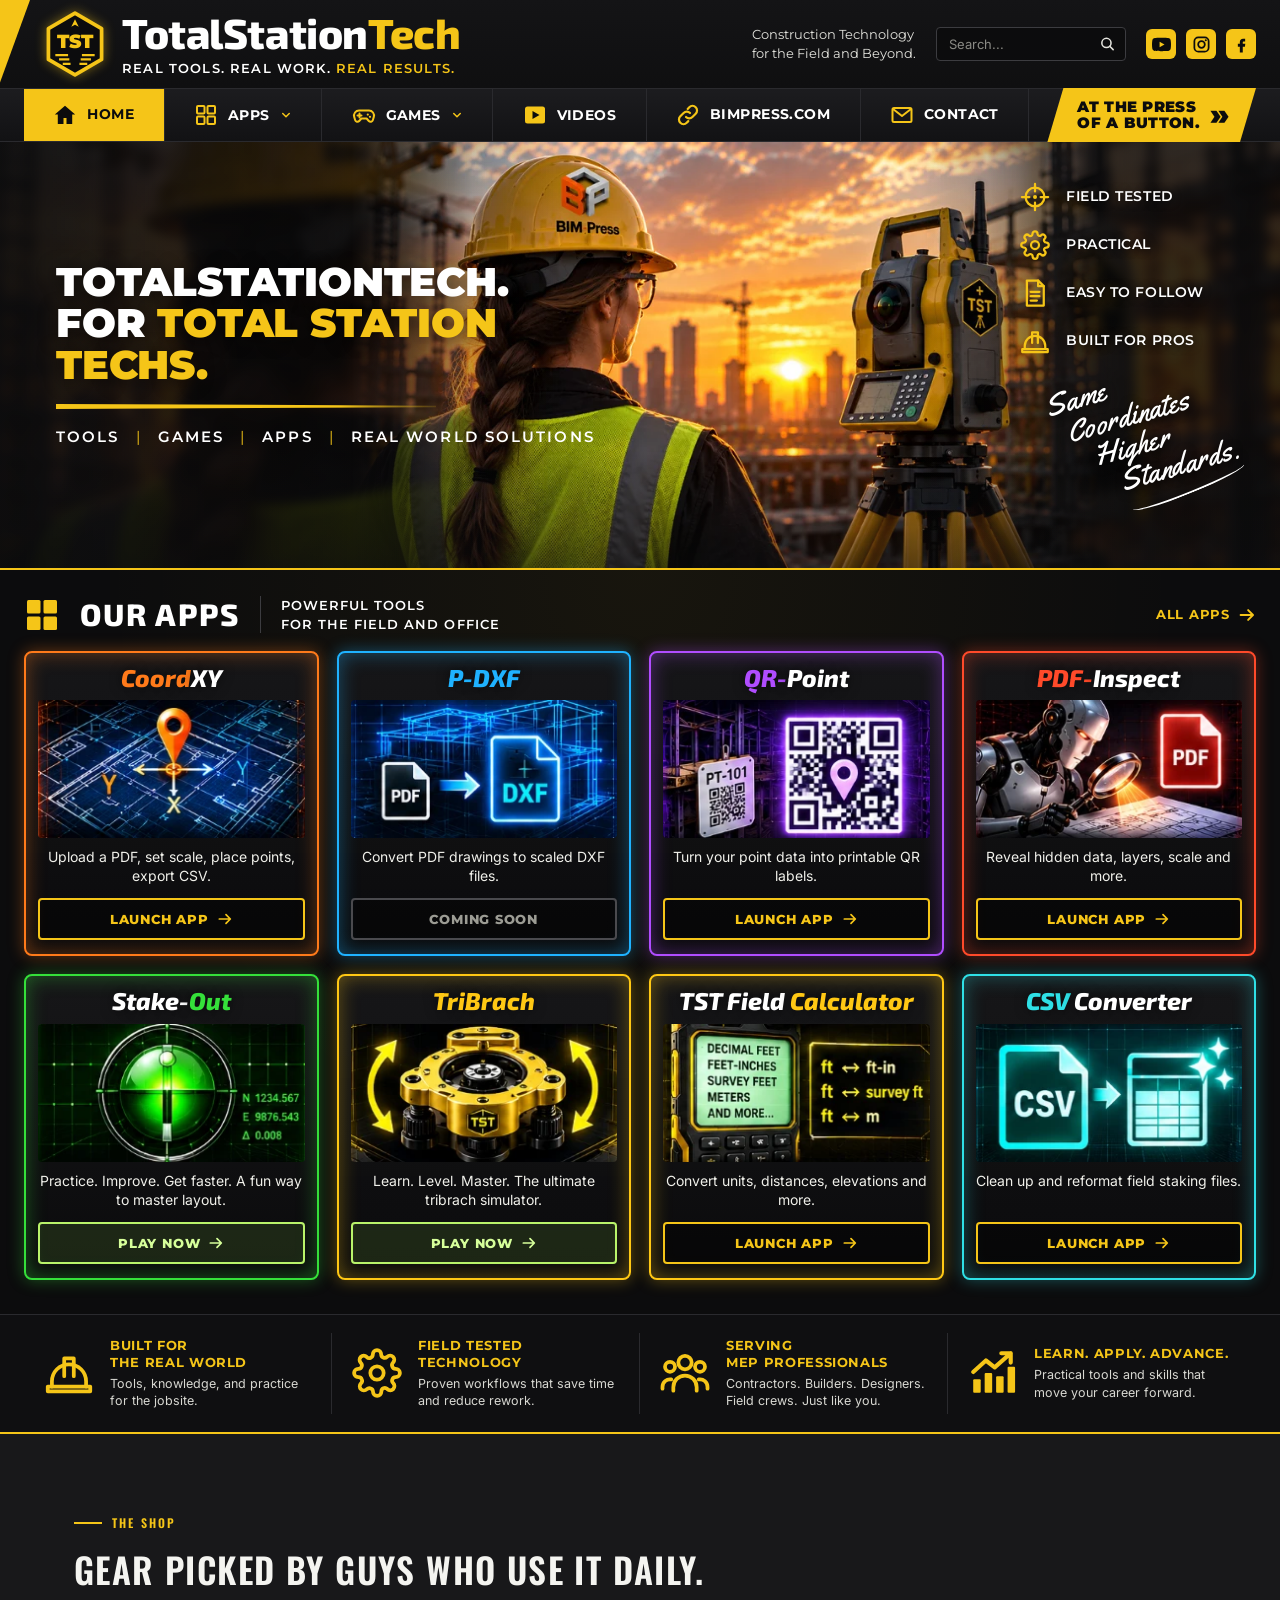
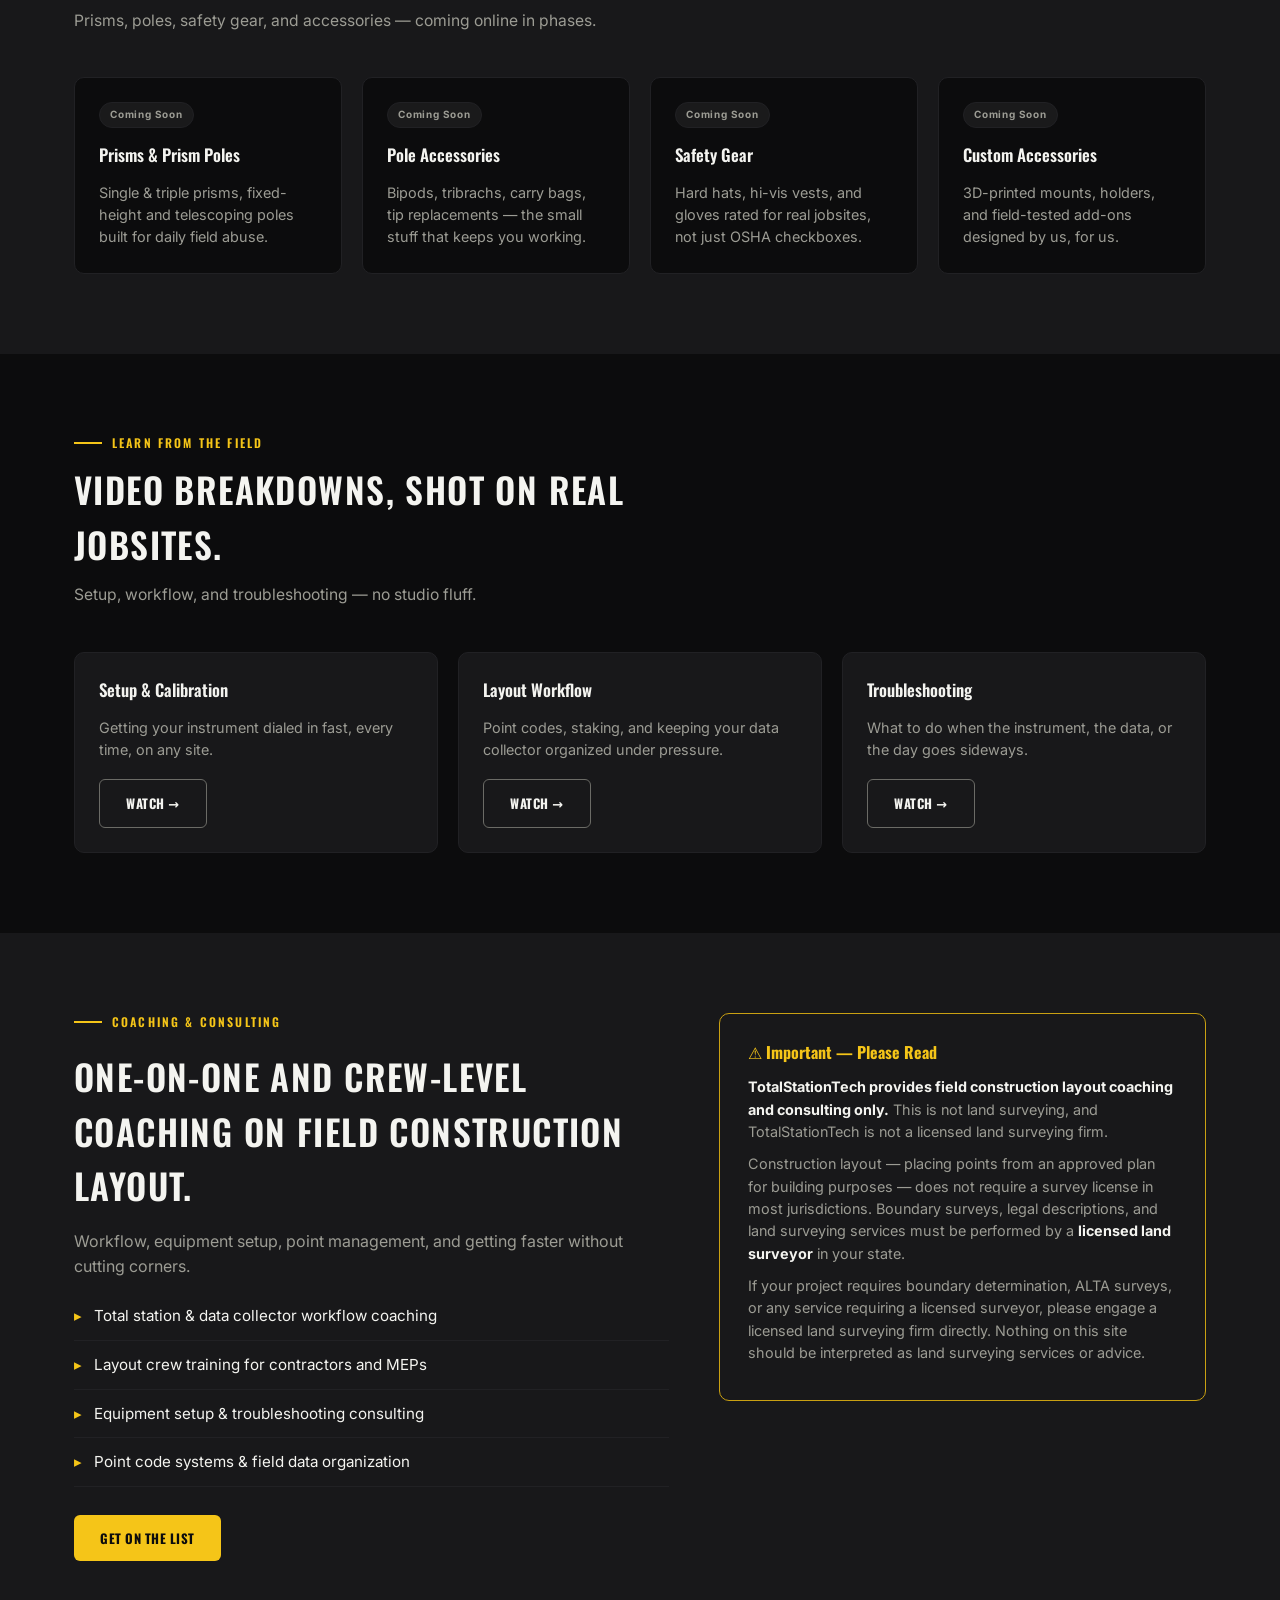
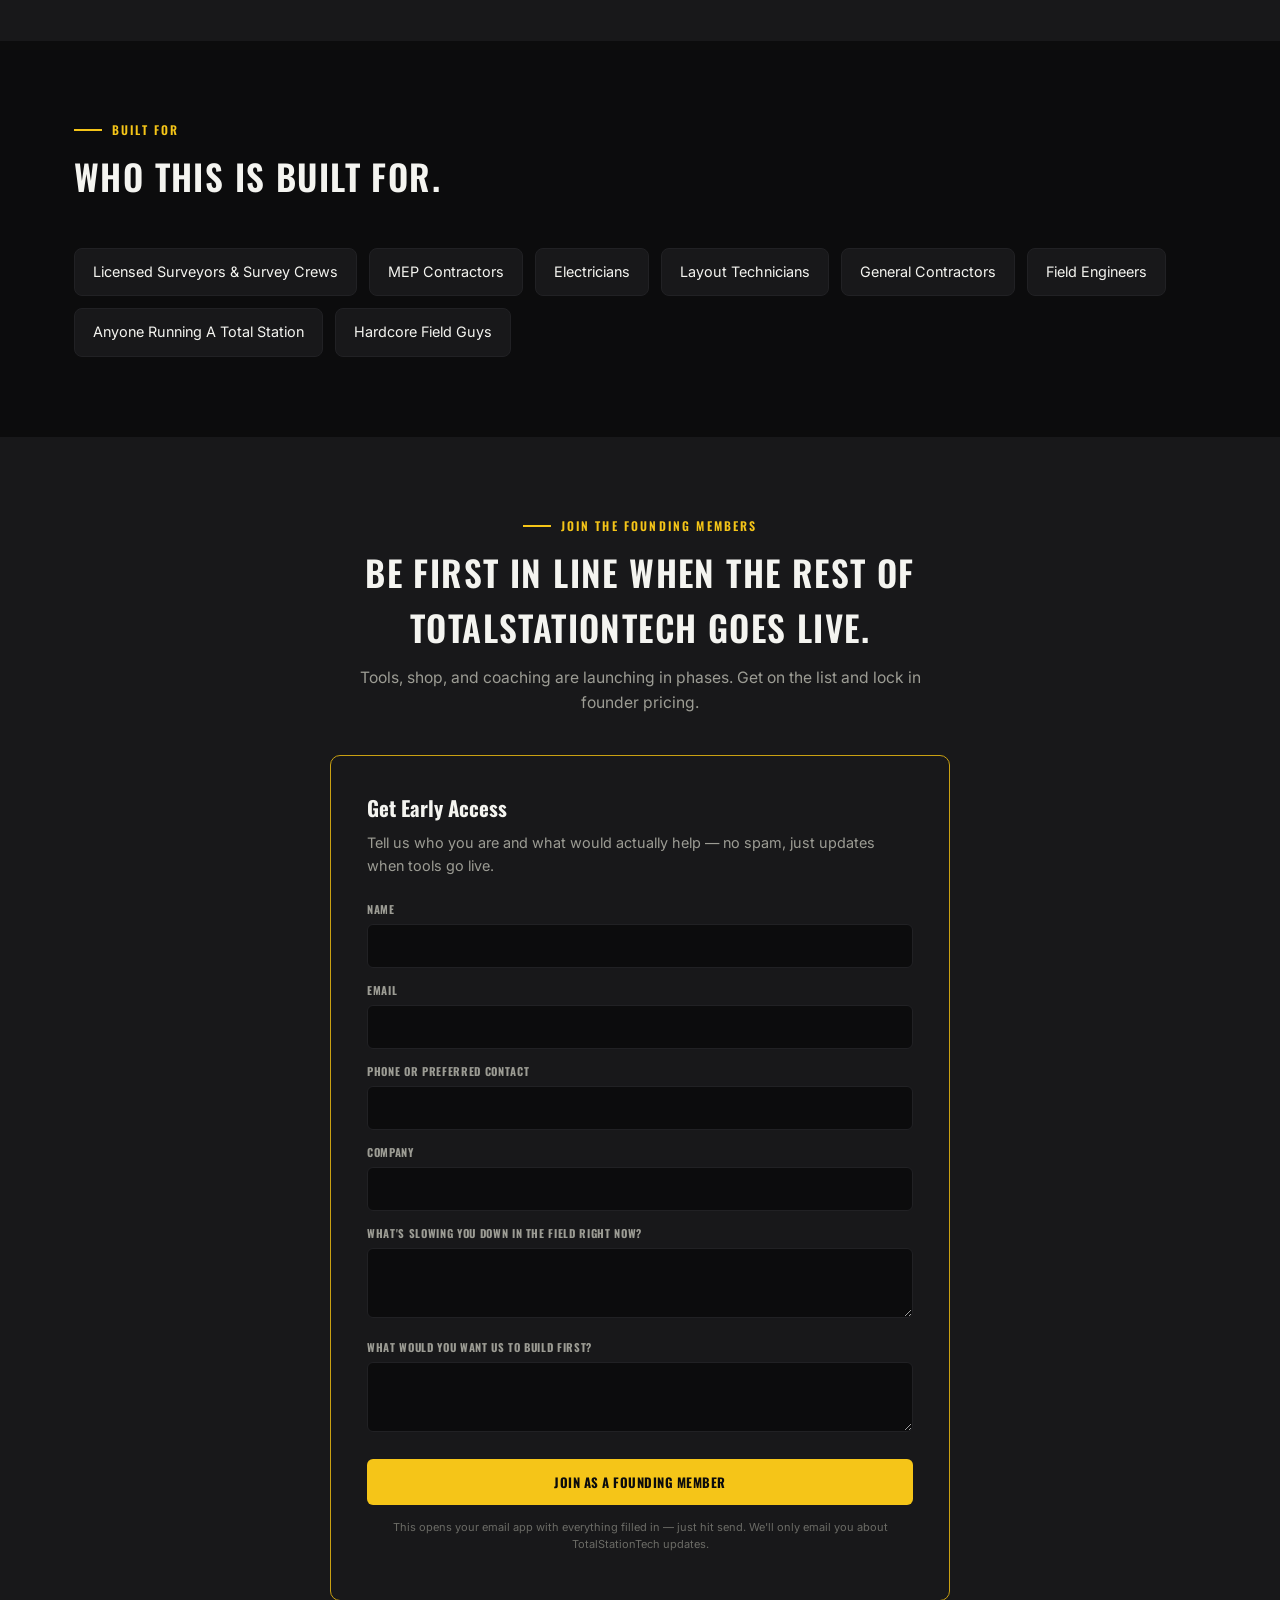
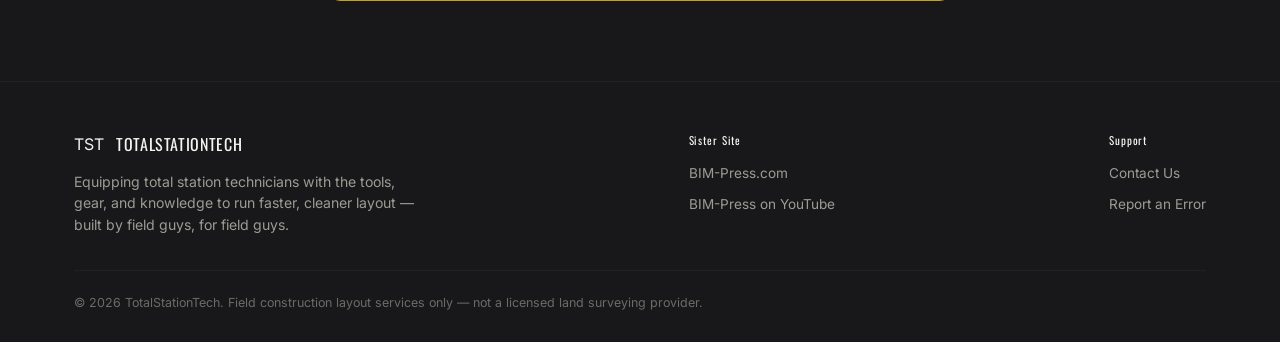
==== commit 3d8f69ca: "New hero photo, remove old Games section, Instagram link, trust bar wording - Hero images regenerate" ====
--- a/Website/index.html
+++ b/Website/index.html
@@ -331,9 +331,9 @@
   @media (max-width:768px){
     .hero-bg, .hero-aside{display:none;}
     .hero-photo{left:0;right:0;width:100%;aspect-ratio:auto;transform:none;-webkit-mask-image:none;mask-image:none;}
-    .hero-photo img{object-position:36% 30%;}
+    .hero-photo img{object-position:55% 30%;} /* keeps both the hard hat logo and the TST badge on the instrument in frame */
     .hero::after{background:linear-gradient(180deg,rgba(12,12,13,0) 30%,rgba(12,12,13,0.5) 58%,rgba(12,12,13,0.93) 100%);}
-    .hero-inner{min-height:clamp(340px,100vw,600px);padding:24px 20px 22px;align-items:flex-end;}
+    .hero-inner{min-height:clamp(300px,80vw,560px);padding:24px 20px 22px;align-items:flex-end;}
     .hero-copy{flex:1 1 auto;}
     .hero h1{text-transform:none;font-weight:800;font-size:clamp(26px,8.4vw,48px);line-height:1.04;letter-spacing:-0.01em;}
     .hero-rule{width:100%;height:2px;margin:12px 0 10px;clip-path:none;background:var(--yellow);}
@@ -483,15 +483,6 @@
   .card p{margin:0;color:var(--gray);font-size:0.9rem;flex-grow:1;}
   .card .btn{align-self:flex-start;margin-top:4px;}
 
-  /* Games & Training: a hazard stripe on top sets it apart from Apps.
-     Grid fills the row with however many games exist (2 now, 3 across max as more are added). */
-  .games-section{position:relative;background:radial-gradient(ellipse at 90% 0%, rgba(245,197,24,0.08), transparent 55%), var(--black);}
-  .games-section::before{content:"";position:absolute;top:0;left:0;right:0;height:4px;background:var(--stripe);opacity:0.7;}
-  .grid-games{grid-template-columns:repeat(auto-fit, minmax(300px, 1fr));}
-  @media (min-width:1000px){.grid-games{grid-template-columns:repeat(auto-fit, minmax(340px, 1fr));}}
-  @media (max-width:620px){.grid-games{grid-template-columns:1fr;}}
-  .games-section .card{border-color:var(--yellow-dim);padding:30px;}
-  .games-section .card h3{font-size:1.35rem;font-family:'Oswald',system-ui,sans-serif;text-transform:uppercase;letter-spacing:0.04em;}
 
   /* Promo video popup (uses the browser's built-in <dialog>) */
   .video-modal{
@@ -629,8 +620,8 @@
         </div>
         <div class="social-links">
           <a href="https://www.youtube.com/@TotalStationTech" target="_blank" rel="noopener" aria-label="TotalStationTech on YouTube"><svg aria-hidden="true"><use href="#i-youtube"/></svg></a>
-          <!-- [PLACEHOLDER - CONFIRM WITH ROBBIE] Instagram and Facebook page URLs are not known yet; replace href="#" with the real profile links -->
-          <a href="#" class="social-extra" aria-label="TotalStationTech on Instagram (link coming soon)"><svg aria-hidden="true"><use href="#i-instagram"/></svg></a>
+          <a href="https://www.instagram.com/totalstationtech/" target="_blank" rel="noopener" class="social-extra" aria-label="TotalStationTech on Instagram"><svg aria-hidden="true"><use href="#i-instagram"/></svg></a>
+          <!-- [PLACEHOLDER - CONFIRM WITH ROBBIE] Facebook page URL not known yet; replace href="#" with the real profile link -->
           <a href="#" class="social-extra" aria-label="TotalStationTech on Facebook (link coming soon)"><svg aria-hidden="true"><use href="#i-facebook"/></svg></a>
         </div>
       </div>
@@ -668,7 +659,7 @@
             <ul class="dropdown" id="dd-games">
               <li><a href="https://stake-out.netlify.app/" target="_blank" rel="noopener">Stake-Out</a></li>
               <li><a href="https://tribrachgame.netlify.app/" target="_blank" rel="noopener">TriBrach</a></li>
-              <li><a href="#games">More Games</a></li>
+              <li><a href="#apps">More Games</a></li>
             </ul>
           </li>
           <li><button type="button" class="nav-link" data-open-video><svg class="ni" aria-hidden="true"><use href="#i-play"/></svg>Videos</button></li>
@@ -803,39 +794,9 @@
     <ul class="trust-grid">
       <li><svg aria-hidden="true"><use href="#i-hardhat"/></svg><div><h3>Built for<br>the real world</h3><p>Tools, knowledge, and practice for the jobsite.</p></div></li>
       <li><svg aria-hidden="true"><use href="#i-gear"/></svg><div><h3>Field tested<br>technology</h3><p>Proven workflows that save time and reduce rework.</p></div></li>
-      <!-- [PLACEHOLDER - CONFIRM WITH ROBBIE] "Trusted by MEP professionals" is copied from the concept image; confirm you're comfortable making this claim -->
-      <li><svg aria-hidden="true"><use href="#i-people"/></svg><div><h3>Trusted by<br>MEP professionals</h3><p>Contractors. Builders. Designers. Field crews. Just like you.</p></div></li>
+      <li><svg aria-hidden="true"><use href="#i-people"/></svg><div><h3>Serving<br>MEP professionals</h3><p>Contractors. Builders. Designers. Field crews. Just like you.</p></div></li>
       <li><svg aria-hidden="true"><use href="#i-trend"/></svg><div><h3>Learn. Apply. Advance.</h3><p>Practical tools and skills that move your career forward.</p></div></li>
     </ul>
-  </section>
-
-  <!-- ===== GAMES & TRAINING ===== -->
-  <section id="games" class="games-section">
-    <div class="wrap">
-      <div class="section-head">
-        <div class="eyebrow">Games &amp; Training</div>
-        <h2>Practice on your own time. No jobsite required.</h2>
-        <p>Simulators built to make you faster and more confident before you're out in the field.</p>
-      </div>
-      <!-- To add a game: copy one card below and change the name, text, and link -->
-      <div class="grid grid-games">
-
-        <div class="card">
-          <span class="tag tag-live">Live</span>
-          <h3>Stake-Out</h3>
-          <p>Practice. Improve. Get faster. A fun way to master layout.</p>
-          <a href="https://stake-out.netlify.app/" target="_blank" rel="noopener" class="btn btn-primary">Play Now</a>
-        </div>
-
-        <div class="card">
-          <span class="tag tag-live">Live</span>
-          <h3>TriBrach</h3>
-          <p>Learn. Level. Master. The ultimate tribrach simulator.</p>
-          <a href="https://tribrachgame.netlify.app/" target="_blank" rel="noopener" class="btn btn-primary">Play Now</a>
-        </div>
-
-      </div>
-    </div>
   </section>
 
   <!-- ===== SHOP ===== -->
@@ -1125,9 +1086,9 @@
     { name: "PDF-Inspect",     keywords: ["pdf inspect", "metadata"],                     anchor: "#apps" },
     { name: "Calculator",      keywords: ["calculator", "field calculator", "feet inches"], anchor: "#apps" },
     { name: "CSV Converter",   keywords: ["csv", "csv converter"],                        anchor: "#apps" },
-    { name: "Games",           keywords: ["games", "training"],                          anchor: "#games" },
-    { name: "Stake-Out",       keywords: ["stakeout", "stake out", "staking"],            anchor: "#games" },
-    { name: "TriBrach",        keywords: ["tribrach", "leveling"],                        anchor: "#games" },
+    { name: "Games",           keywords: ["games", "training"],                          anchor: "#apps" },
+    { name: "Stake-Out",       keywords: ["stakeout", "stake out", "staking"],            anchor: "#apps" },
+    { name: "TriBrach",        keywords: ["tribrach", "leveling"],                        anchor: "#apps" },
     { name: "Videos",          keywords: ["video", "videos", "ad"],                       action: "video" },
     { name: "Shop",            keywords: ["shop", "gear"],                                anchor: "#shop" },
     { name: "Learn",           keywords: ["learn"],                                       anchor: "#learn" },
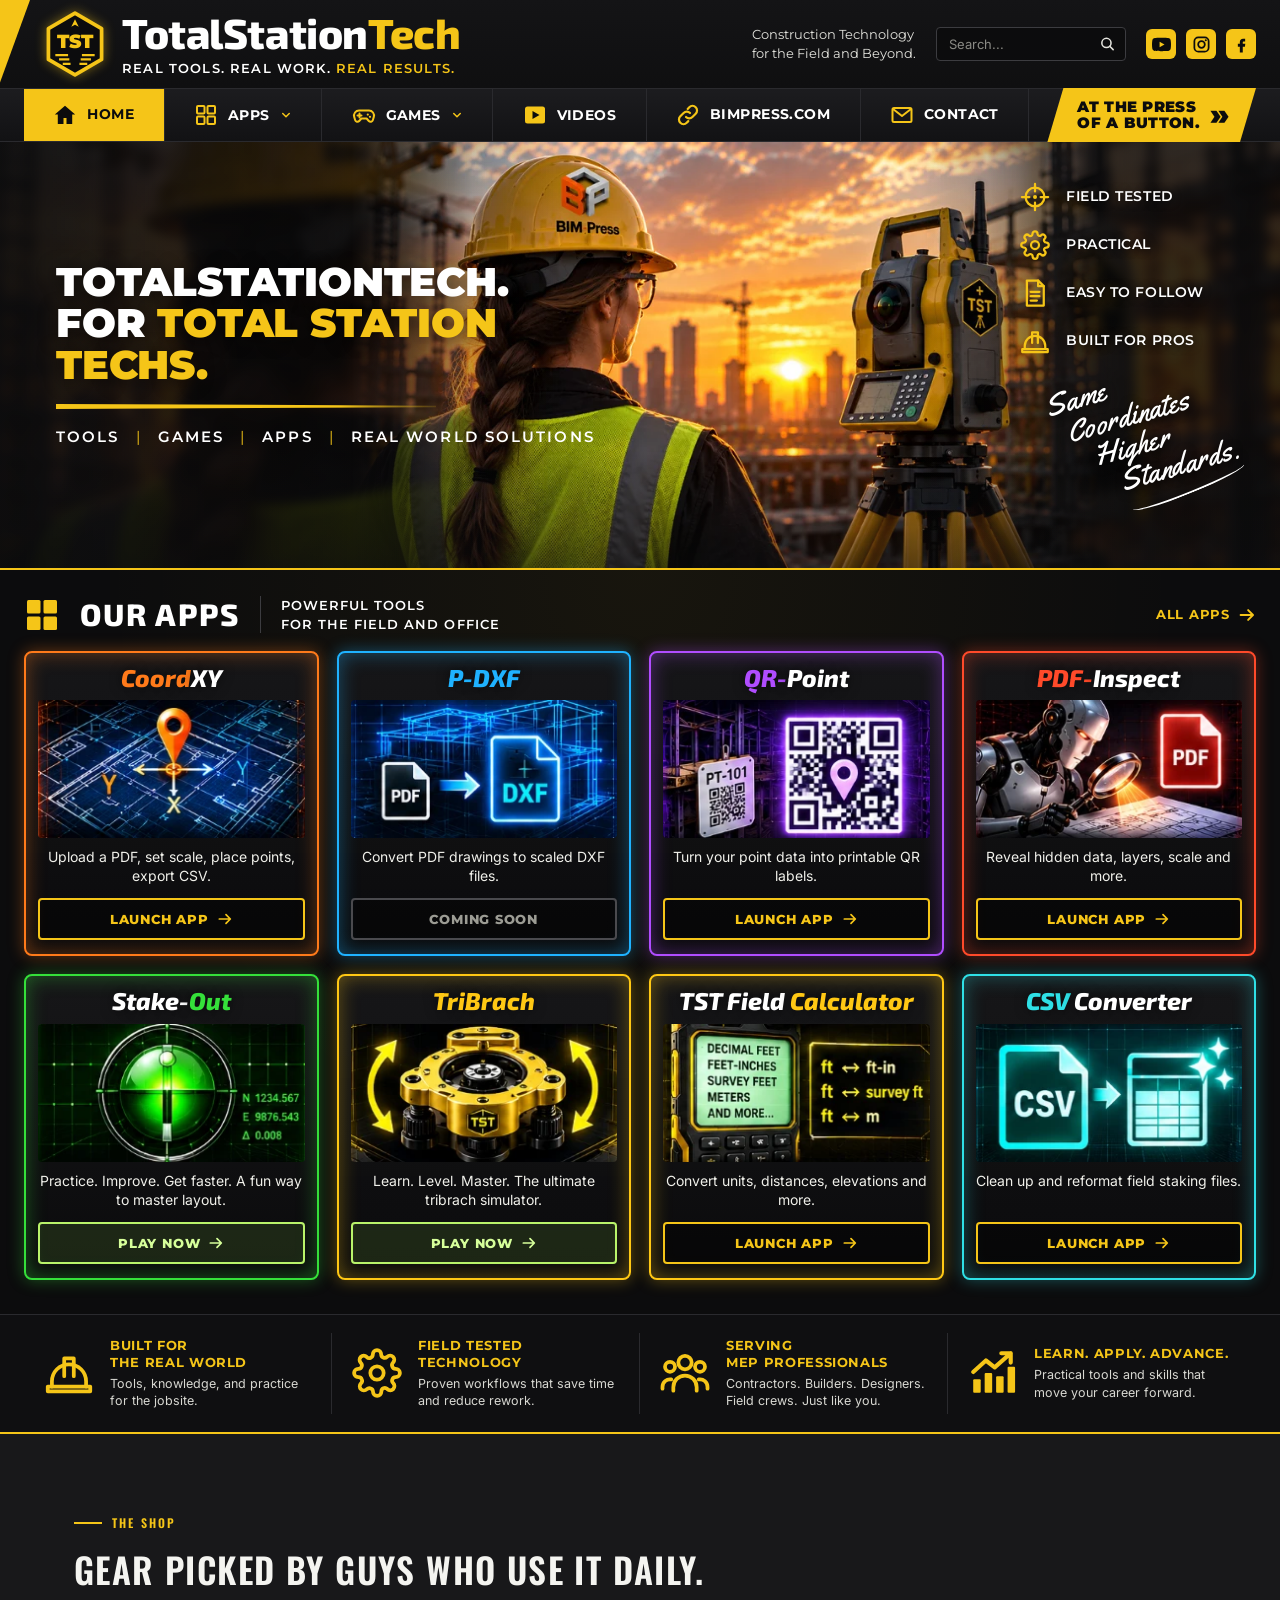
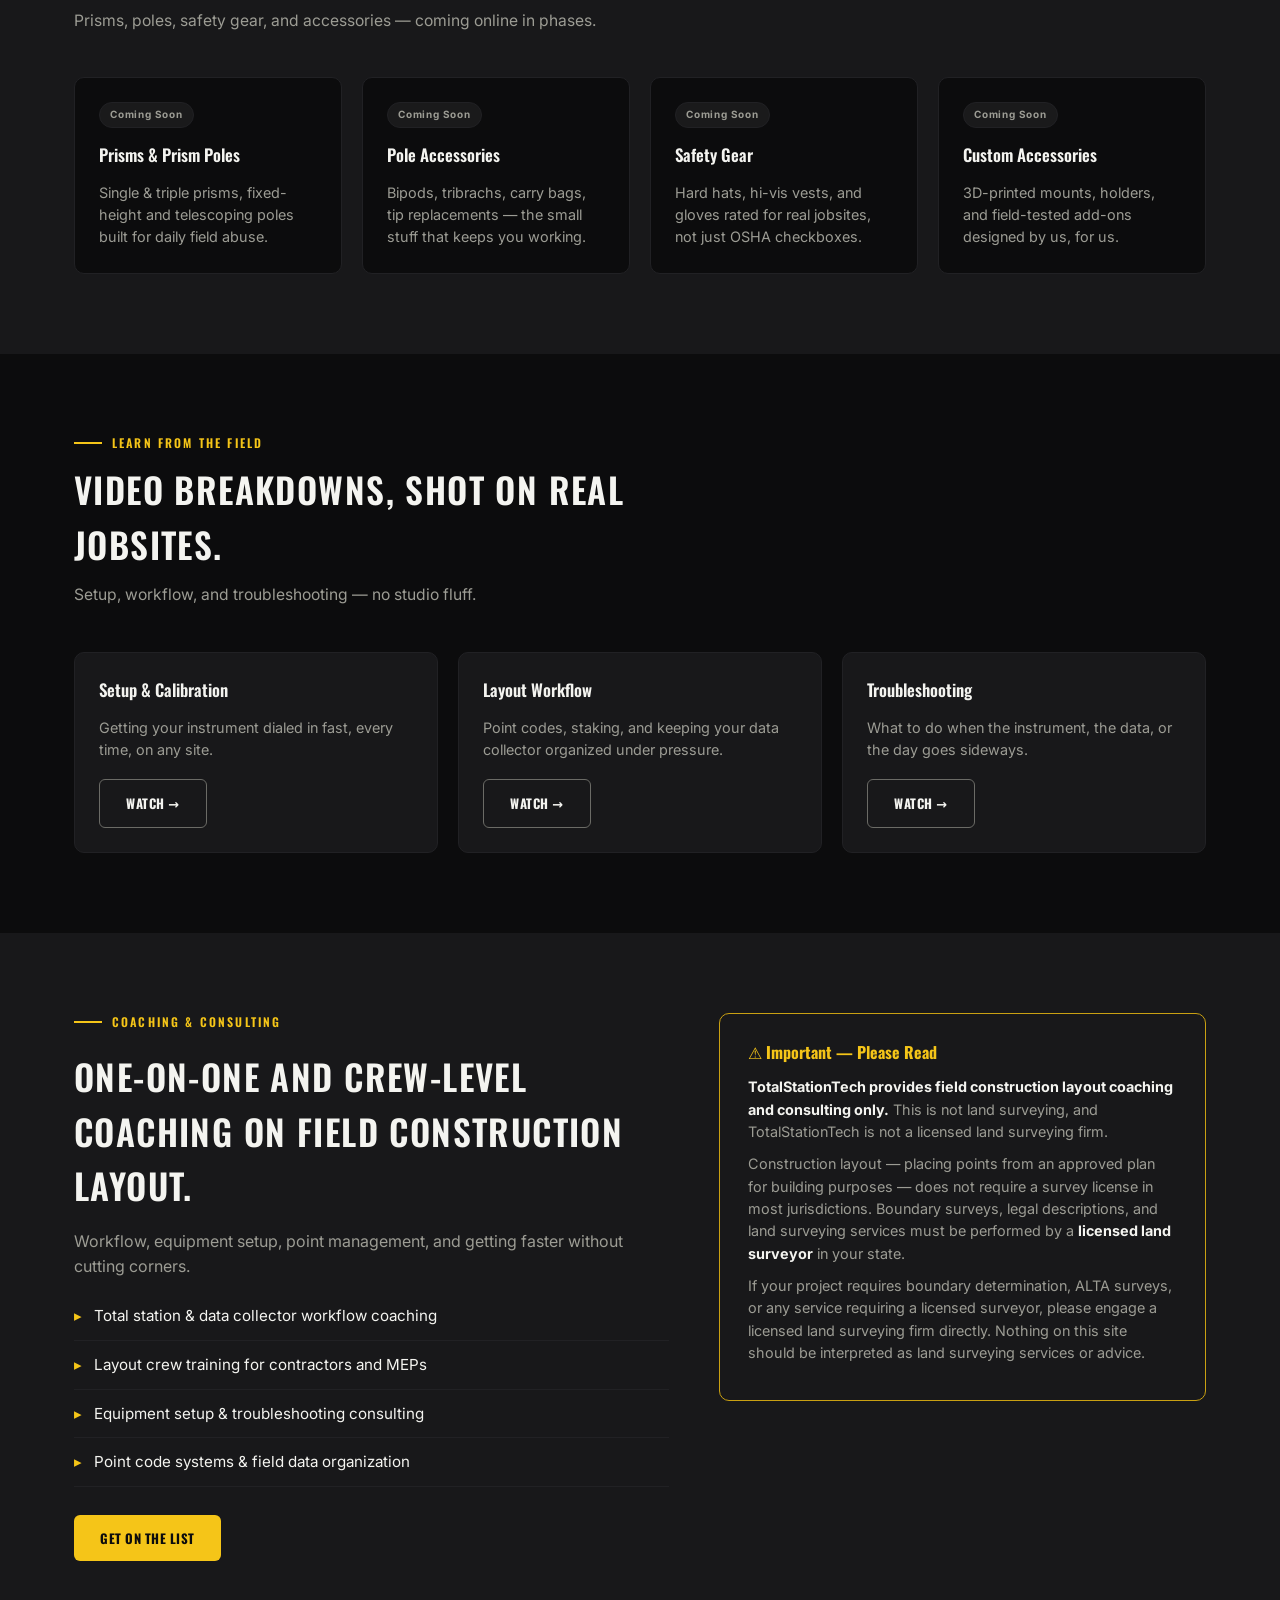
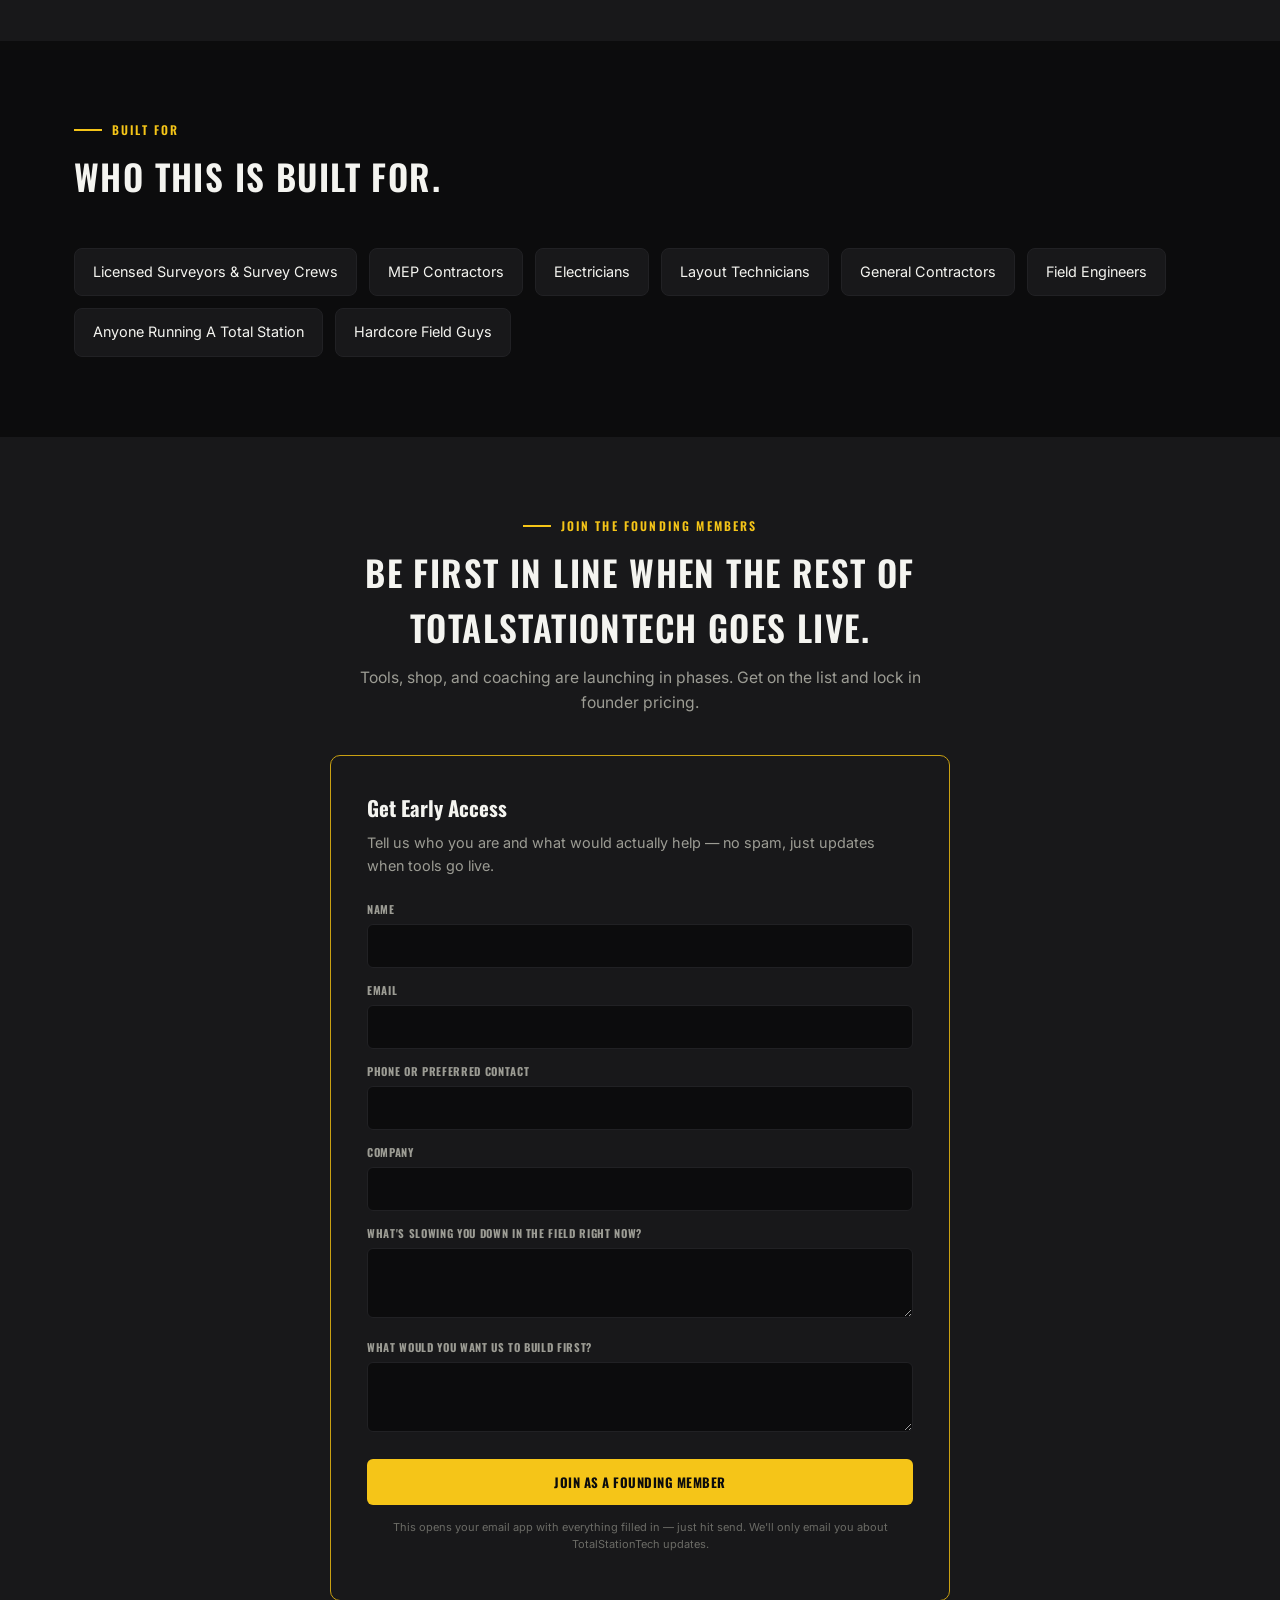
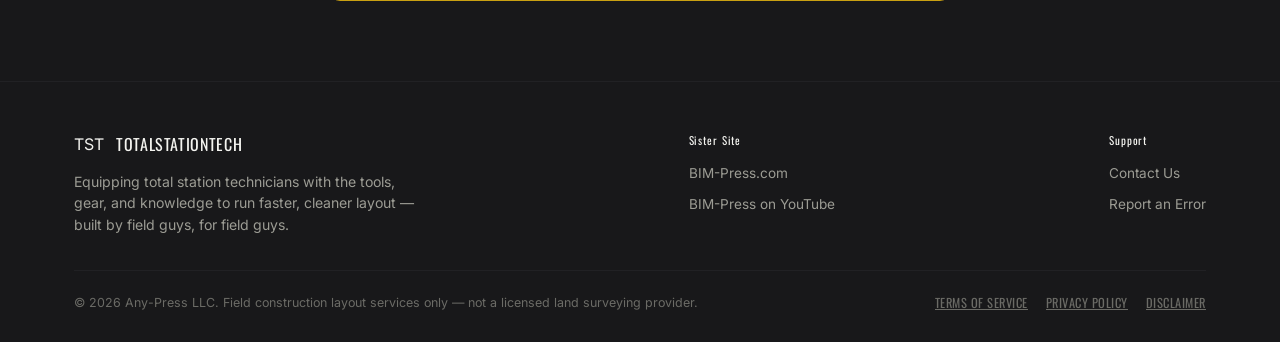
==== commit 055b3a0f: "Add Terms, Privacy and Disclaimer pages with footer links Mirrors the BIM-Press legal page pattern: " ====
--- a/Website/index.html
+++ b/Website/index.html
@@ -559,6 +559,7 @@
     font-size:0.78rem;color:var(--gray-dim);
   }
   .foot-bottom a{color:var(--gray-dim);text-decoration:underline;}
+  .foot-legal-links{display:flex;flex-wrap:wrap;gap:6px 18px;}
   .foot-bottom a:hover{color:var(--yellow);}
 </style>
 </head>
@@ -976,7 +977,13 @@
     </div>
 
     <div class="foot-bottom">
-      <span>© 2026 TotalStationTech. Field construction layout services only — not a licensed land surveying provider.</span>
+      <!-- Placeholder entity name: Any-Press LLC is still being formed -->
+      <span>© 2026 Any-Press LLC. Field construction layout services only — not a licensed land surveying provider.</span>
+      <nav class="foot-legal-links" aria-label="Legal">
+        <a href="terms.html">Terms of Service</a>
+        <a href="privacy.html">Privacy Policy</a>
+        <a href="disclaimer.html">Disclaimer</a>
+      </nav>
     </div>
   </div>
 </footer>
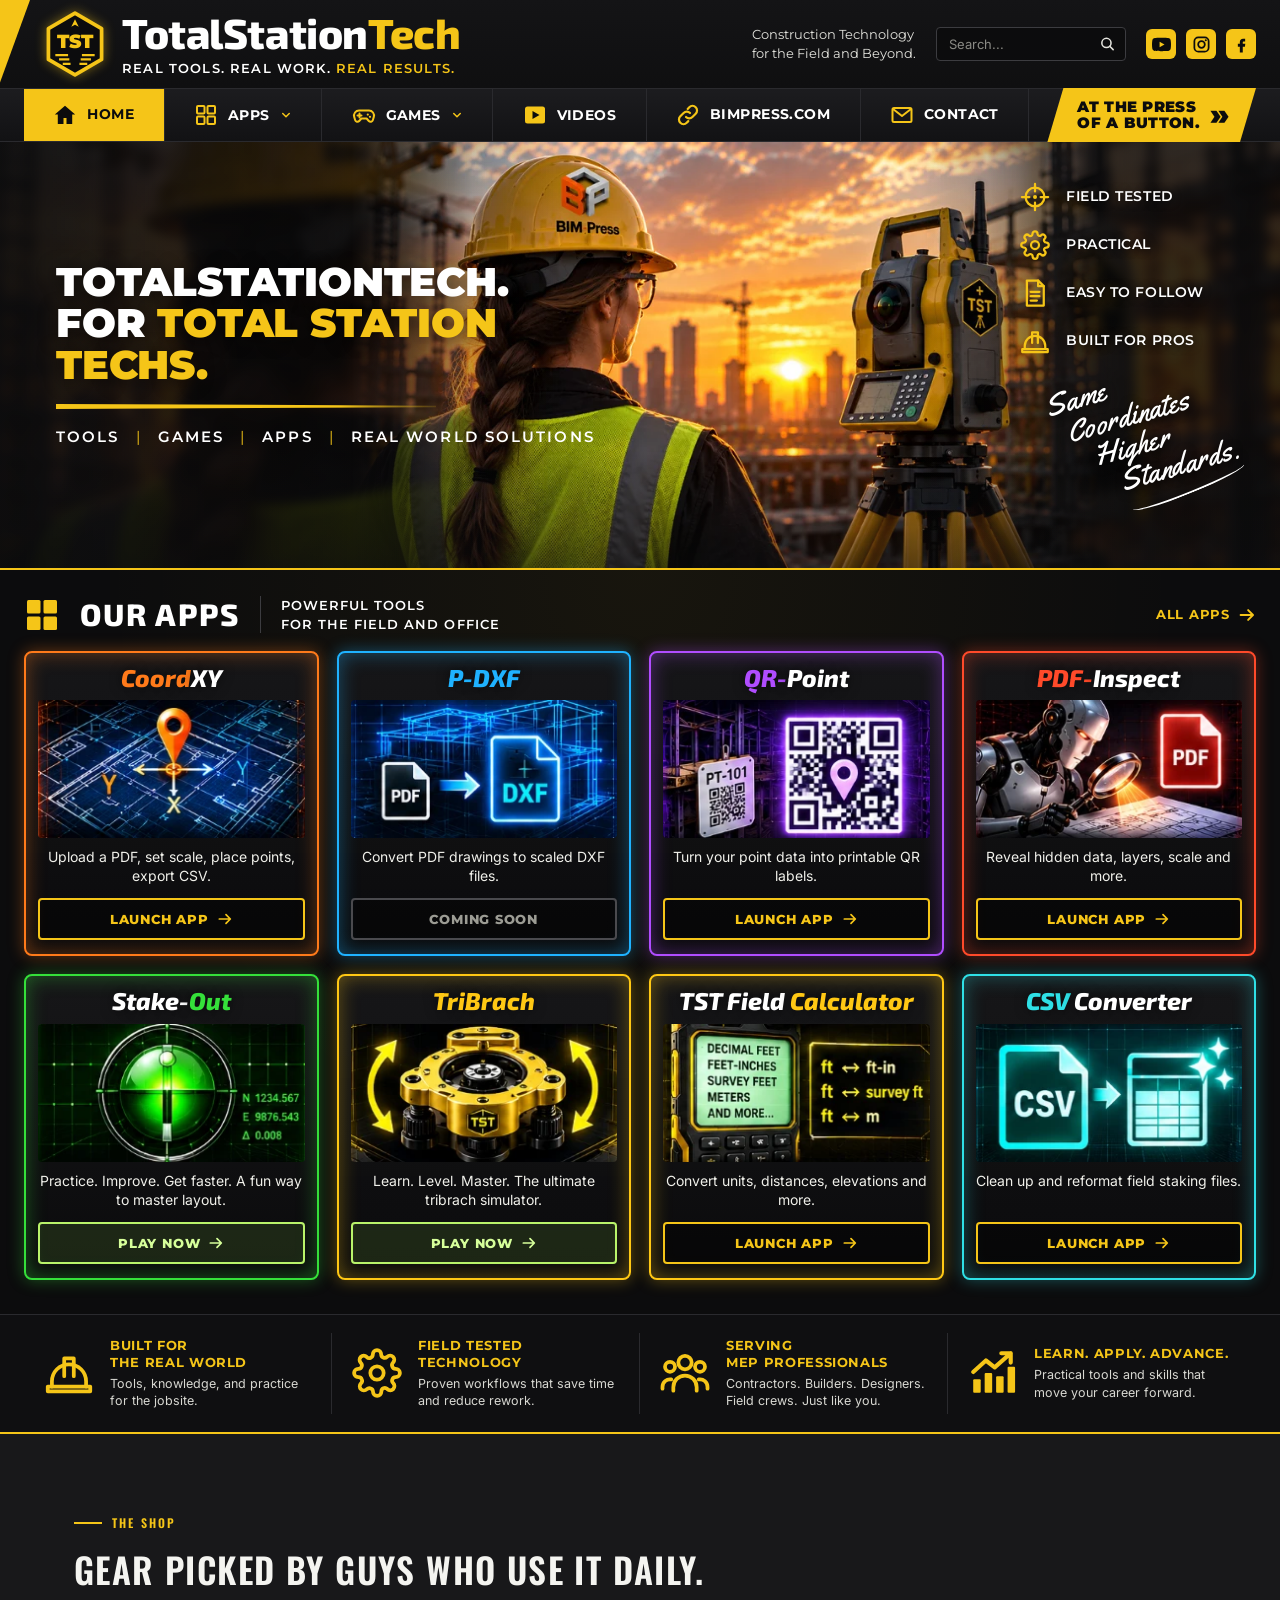
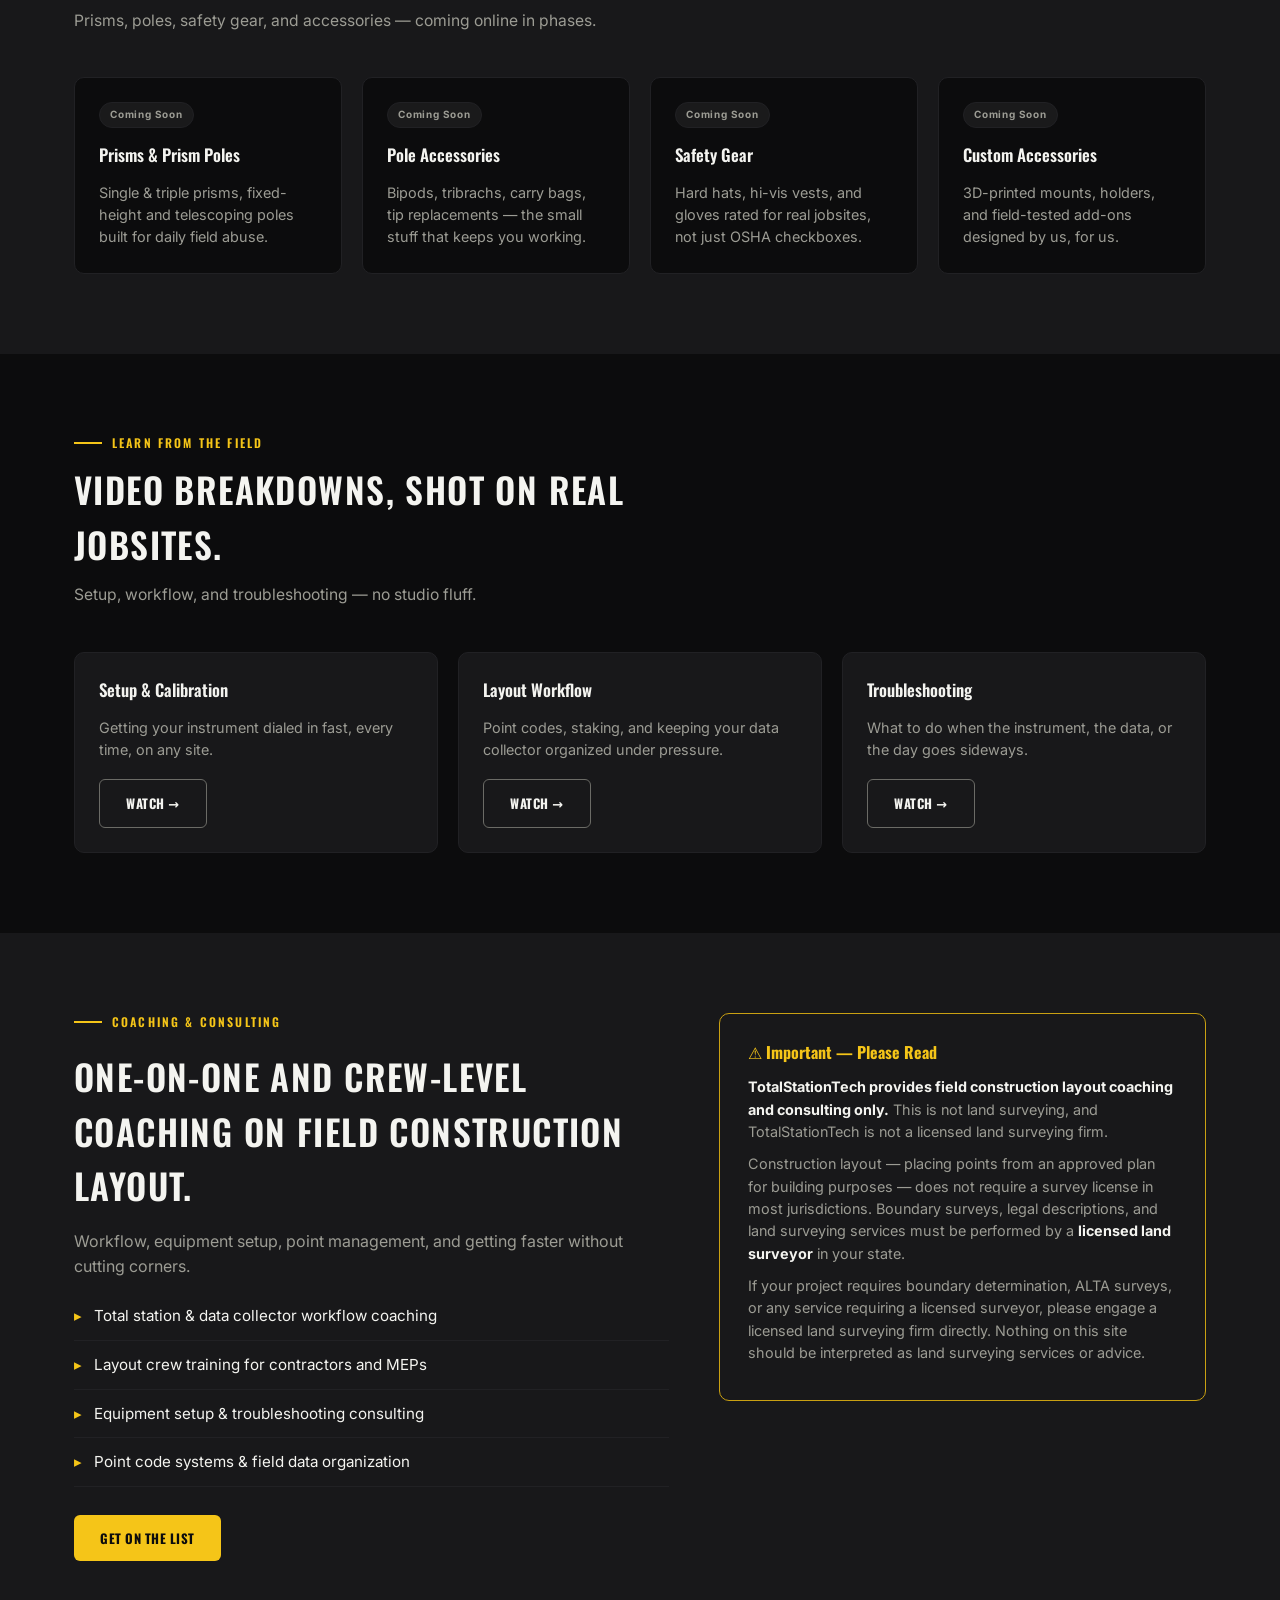
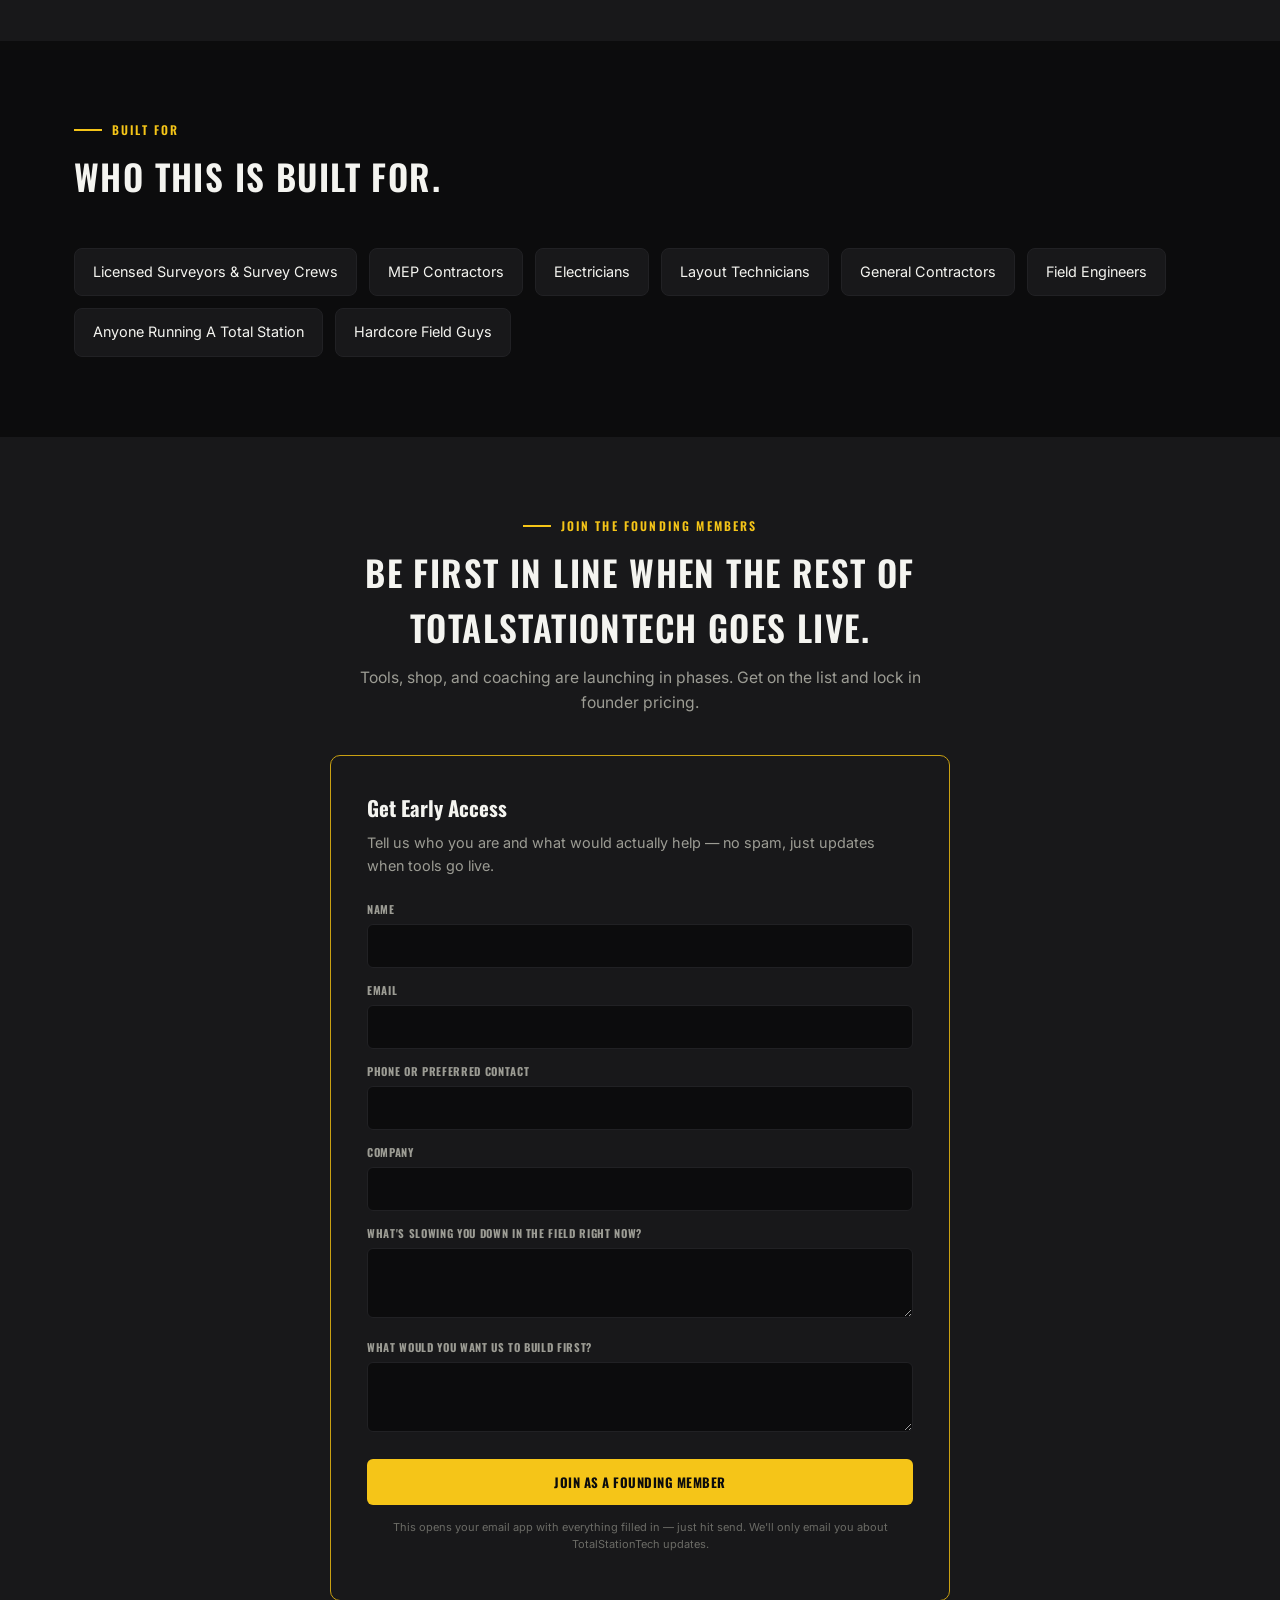
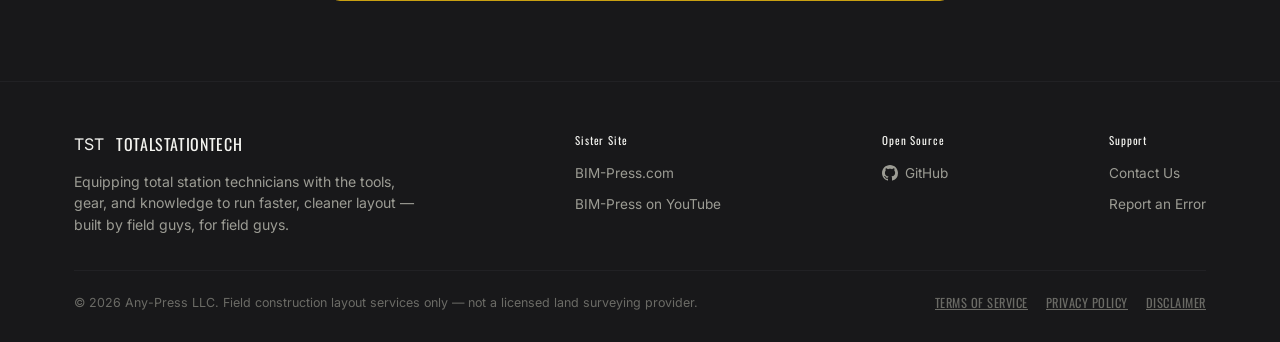
==== commit 45694935: "Add a GitHub link to the footer Co-Authored-By: Claude Fable 5.2 <noreply@anthropic.com>" ====
--- a/Website/index.html
+++ b/Website/index.html
@@ -970,6 +970,11 @@
       </div>
 
       <div class="foot-links">
+        <span class="headline">Open Source</span>
+        <a href="https://github.com/robbiefromramona-press" target="_blank" rel="noopener" style="display:inline-flex;align-items:center;gap:7px;"><svg width="16" height="16" viewBox="0 0 16 16" aria-hidden="true"><path d="M8 0C3.58 0 0 3.58 0 8c0 3.54 2.29 6.53 5.47 7.59.4.07.55-.17.55-.38 0-.19-.01-.82-.01-1.49-2.01.37-2.53-.49-2.69-.94-.09-.23-.48-.94-.82-1.13-.28-.15-.68-.52-.01-.53.63-.01 1.08.58 1.23.82.72 1.21 1.87.87 2.33.66.07-.52.28-.87.51-1.07-1.78-.2-3.64-.89-3.64-3.95 0-.87.31-1.59.82-2.15-.08-.2-.36-1.02.08-2.12 0 0 .67-.21 2.2.82.64-.18 1.32-.27 2-.27s1.36.09 2 .27c1.53-1.04 2.2-.82 2.2-.82.44 1.1.16 1.92.08 2.12.51.56.82 1.27.82 2.15 0 3.07-1.87 3.75-3.65 3.95.29.25.54.73.54 1.48 0 1.07-.01 1.93-.01 2.2 0 .21.15.46.55.38A8.01 8.01 0 0 0 16 8c0-4.42-3.58-8-8-8Z" fill="currentColor"/></svg>GitHub</a>
+      </div>
+
+      <div class="foot-links">
         <span class="headline">Support</span>
         <a href="mailto:totalstationtechnician@gmail.com?subject=Contact%20-%20TotalStationTech.com">Contact Us</a>
         <a href="mailto:totalstationtechnician@gmail.com?subject=Error%20Report%20-%20TotalStationTech.com&body=Page%20URL%3A%20%0APage%2FTool%3A%20%0AWhat%20happened%3A%20%0ASteps%20to%20reproduce%3A%20%0ABrowser%2FDevice%3A%20">Report an Error</a>
